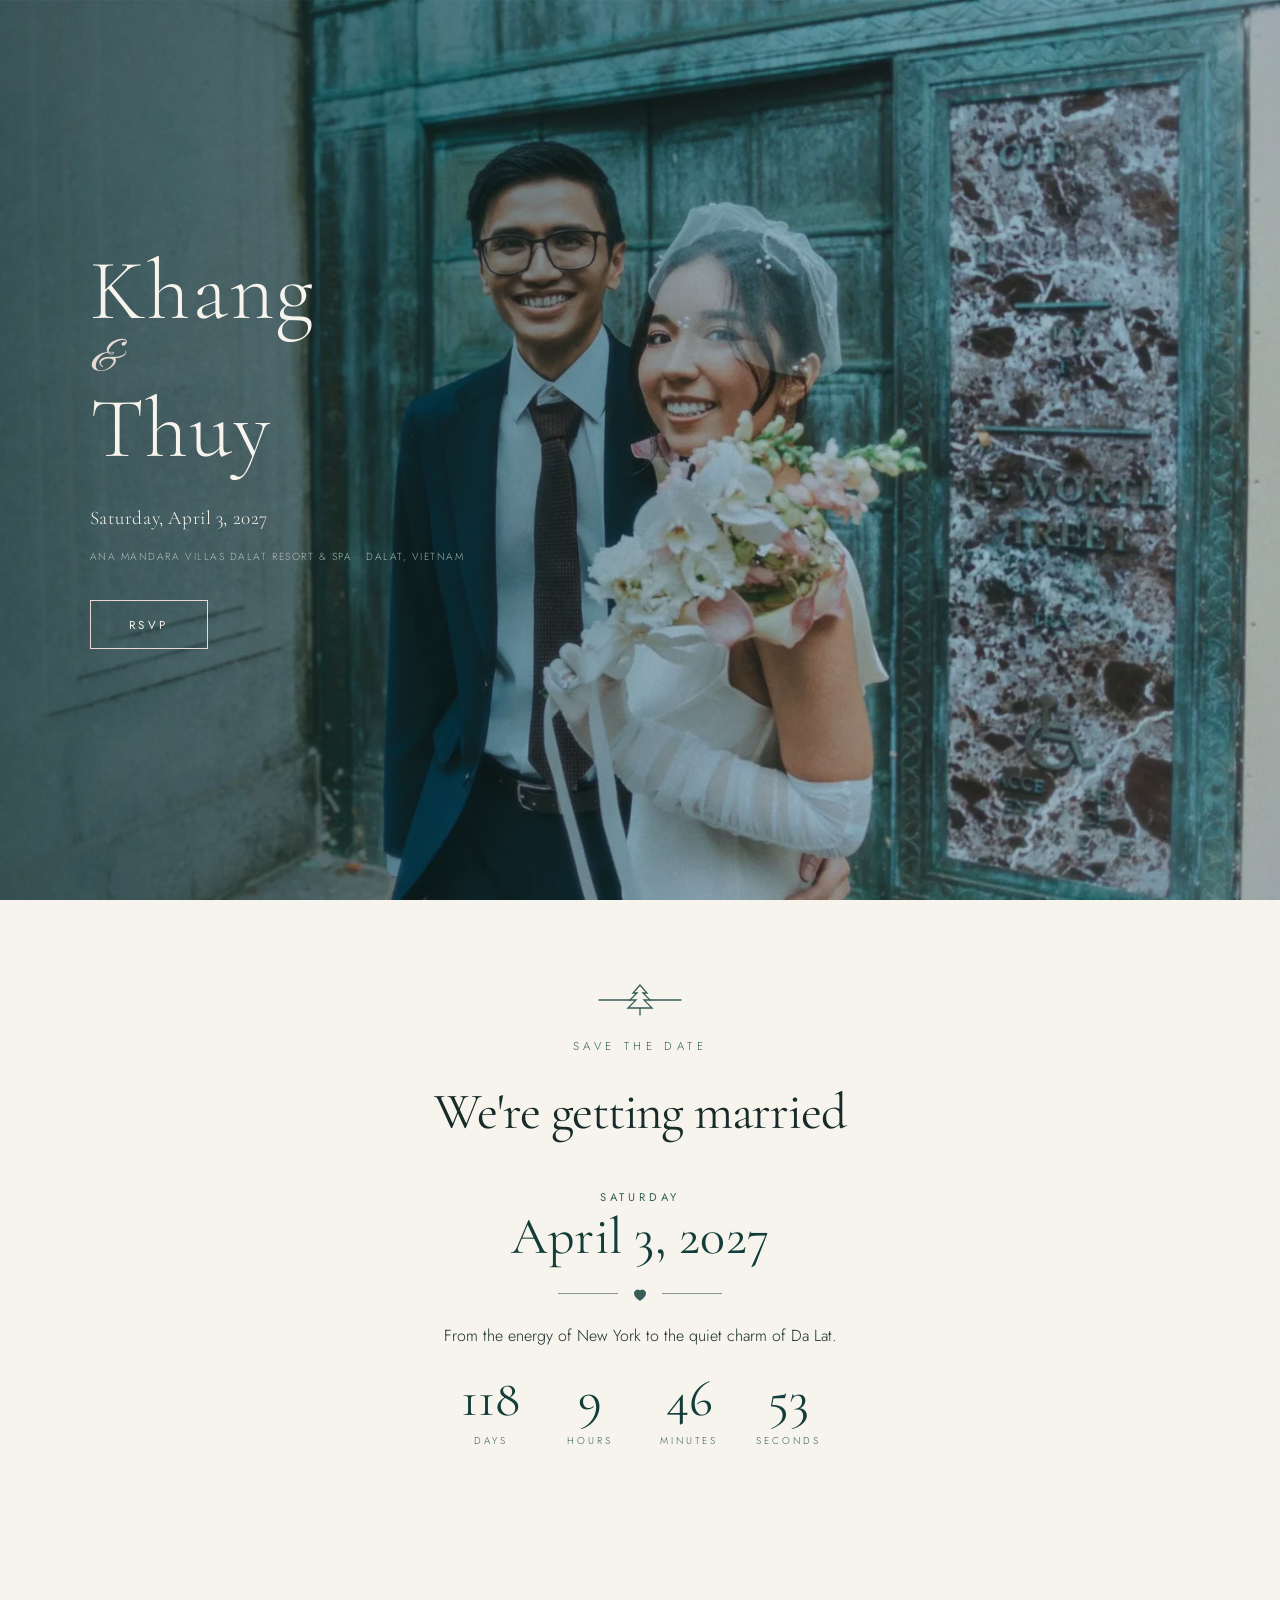
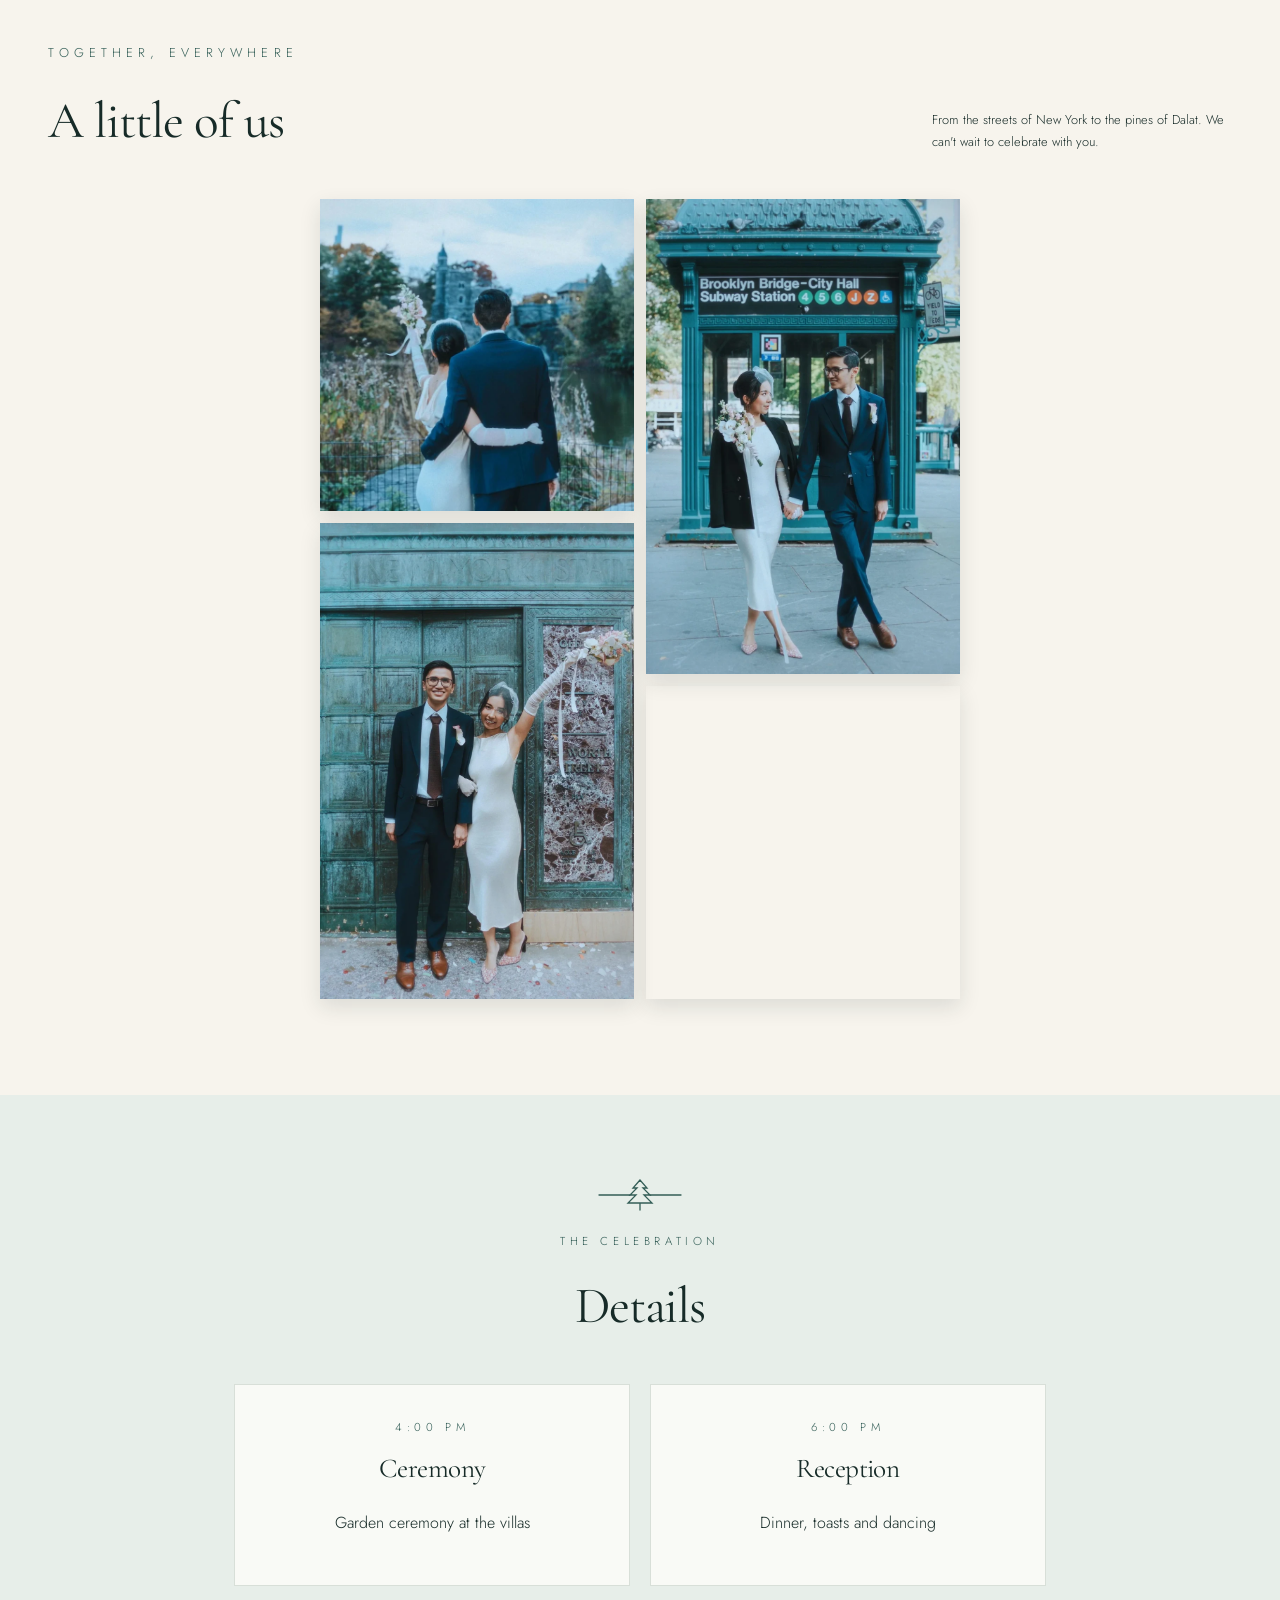
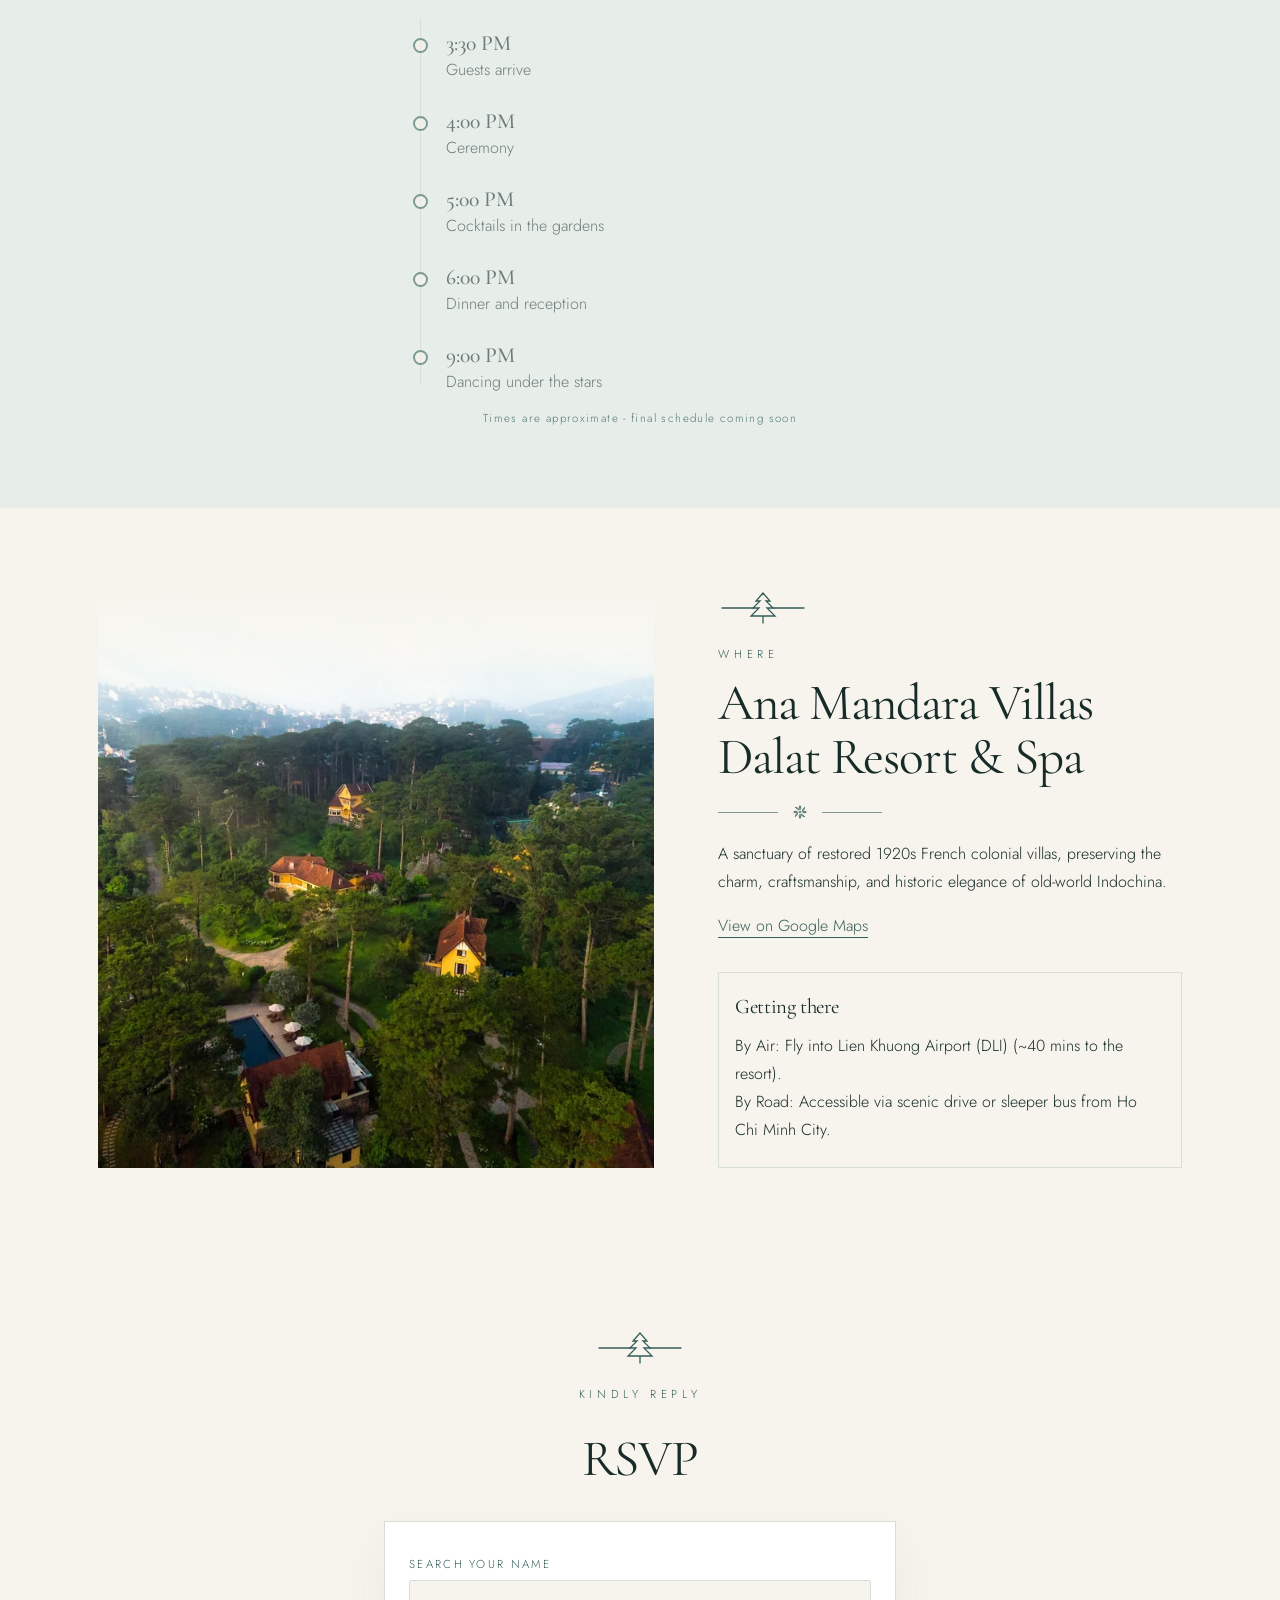
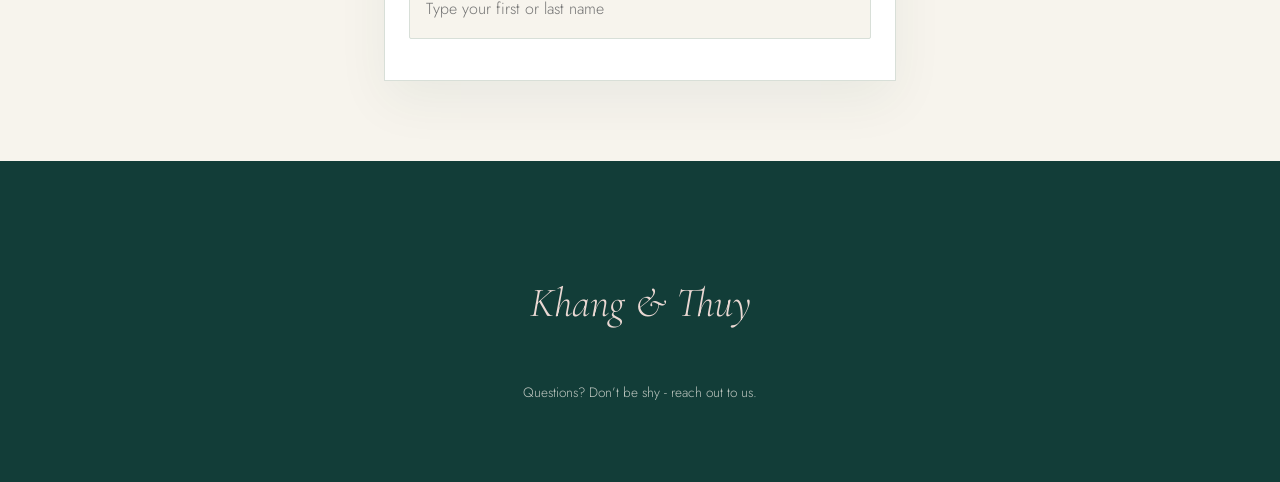
==== index.html @ 457298b0 "Two-event RSVP: tea ceremony support" ====
<!doctype html>
<html lang="en">
  <head>
    <meta charset="utf-8" />
    <meta name="viewport" content="width=device-width,initial-scale=1" />
    <meta name="robots" content="noindex, nofollow" />
    <title>Khang &amp; Thuy Wedding</title>
    <link rel="icon" href="assets/favicon/favicon.ico" sizes="any" />
    <link rel="icon" type="image/svg+xml" href="assets/favicon/pine.svg" />
    <link rel="icon" type="image/png" sizes="32x32" href="assets/favicon/icon-32.png" />
    <link rel="icon" type="image/png" sizes="16x16" href="assets/favicon/icon-16.png" />
    <link rel="apple-touch-icon" sizes="180x180" href="assets/favicon/apple-touch-icon.png" />
    <link rel="manifest" href="assets/favicon/site.webmanifest" />
    <link rel="preconnect" href="https://fonts.googleapis.com" />
    <link rel="preconnect" href="https://fonts.gstatic.com" crossorigin />
    <link
      href="https://fonts.googleapis.com/css2?family=Cormorant+Garamond:ital,wght@0,300;0,400;0,500;1,400&family=Great+Vibes&family=Jost:wght@300;400;500&display=swap"
      rel="stylesheet"
    />
    <style>
      :root {
  --ivory: #fbf4e8;
  --blush: #f2dcc0;
  --rose: #b5532a;
  --sage: #2f5a43;
  --ink: #3a281c;
  --gold: #c0722c;
  --line: #e8d3b8;
  --pine: #1c382b;
  --pine2: #2f5a43;
  --amber: #d98a2b;
}
* {
  box-sizing: border-box;
}
html {
  scroll-behavior: smooth;
}
body {
  margin: 0;
  background: var(--ivory);
  color: var(--ink);
  font:
    300 16px/1.75 Jost,
    sans-serif;
  overflow-x: hidden;
}
h1,
h2,
h3 {
  font-family: "Cormorant Garamond", serif;
  font-weight: 400;
  margin: 0;
}
.script {
  font-family: "Great Vibes", cursive;
  color: var(--rose);
}
.eyebrow {
  font-size: 0.72rem;
  letter-spacing: 0.4em;
  text-transform: uppercase;
  color: var(--gold);
}
nav {
  position: fixed;
  top: 0;
  left: 0;
  right: 0;
  z-index: 20;
  display: flex;
  justify-content: center;
  gap: 1.4rem;
  padding: 0.9rem 1rem;
  background: rgba(251, 247, 242, 0.92);
  backdrop-filter: blur(8px);
  transform: translateY(-100%);
  transition: transform 0.5s;
  border-bottom: 1px solid var(--line);
}
nav.show {
  transform: none;
}
nav a {
  font-size: 0.68rem;
  letter-spacing: 0.25em;
  text-transform: uppercase;
  color: var(--ink);
  cursor: pointer;
}
.hero {
  position: relative;
  min-height: 100vh;
  display: flex;
  flex-direction: column;
  justify-content: center;
  align-items: center;
  text-align: center;
  padding: 2rem 1.5rem 8rem;
  overflow: hidden;
  background:
    radial-gradient(circle at 20% 15%, #f9e6e0 0, transparent 45%),
    radial-gradient(circle at 85% 30%, #e5ebe0 0, transparent 45%),
    linear-gradient(#fbf1ea, #fbf7f2);
}
.hero .script {
  font-size: clamp(1.8rem, 7vw, 2.6rem);
  margin: 0 0 0.3rem;
}
.hero h1 {
  font-size: clamp(3.4rem, 15vw, 8rem);
  line-height: 1;
  letter-spacing: 0.02em;
}
.hero h1 i {
  font-family: "Great Vibes", cursive;
  color: var(--rose);
  font-size: 0.6em;
  padding: 0 0.15em;
}
.hero .date {
  margin-top: 1.4rem;
  font-family: "Cormorant Garamond", serif;
  font-size: clamp(1.2rem, 4vw, 1.7rem);
  letter-spacing: 0.15em;
}
.hero .place {
  margin-top: 0.2rem;
  font-size: 0.8rem;
  letter-spacing: 0.3em;
  text-transform: uppercase;
  opacity: 0.75;
}
.btn {
  display: inline-block;
  margin-top: 2rem;
  padding: 0.95rem 2.4rem;
  border: 1px solid var(--gold);
  color: var(--gold);
  background: transparent;
  font: 400 0.72rem Jost;
  letter-spacing: 0.3em;
  text-transform: uppercase;
  cursor: pointer;
  transition: all 0.4s;
}
.btn:hover,
.btn.fill {
  background: var(--gold);
  color: #fff;
}
.btn.fill:hover {
  background: #9a5420;
}
.hills {
  position: absolute;
  left: 0;
  bottom: 0;
  width: 100%;
  height: 150px;
  pointer-events: none;
}
@keyframes up {
  from {
    opacity: 0;
    transform: translateY(24px);
  }
  to {
    opacity: 1;
    transform: none;
  }
}
section {
  padding: 5rem 1.5rem;
  max-width: 860px;
  margin: 0 auto;
  text-align: center;
}
section h2 {
  font-size: clamp(2.2rem, 8vw, 3.2rem);
  margin: 0.4rem 0 1rem;
}
.orn {
  display: flex;
  align-items: center;
  justify-content: center;
  gap: 0.8rem;
  color: var(--gold);
  margin: 1.2rem 0;
}
.orn:before,
.orn:after {
  content: "";
  width: 60px;
  height: 1px;
  background: var(--gold);
  opacity: 0.6;
}
.orn-icon {
  display: block;
  width: 18px;
  height: 18px;
  flex: none;
  color: inherit;
}
.count {
  display: flex;
  justify-content: center;
  gap: clamp(0.8rem, 4vw, 2.2rem);
  margin-top: 1.5rem;
}
.count div {
  min-width: 64px;
}
.count b {
  display: block;
  font:
    400 clamp(2rem, 9vw, 3.2rem)/1 "Cormorant Garamond",
    serif;
}
.count span {
  font-size: 0.62rem;
  letter-spacing: 0.3em;
  text-transform: uppercase;
  color: var(--gold);
}
.band {
  max-width: none;
  background: linear-gradient(#f7e6cc, #f0d3aa 120%);
}
.band > div {
  max-width: 860px;
  margin: 0 auto;
}
.cards {
  display: grid;
  gap: 1.2rem;
  margin-top: 2rem;
}
@media (min-width: 640px) {
  .cards {
    grid-template-columns: 1fr 1fr;
  }
}
.card {
  background: #fffaf1;
  border: 1px solid var(--line);
  padding: 2rem 1.5rem;
  box-shadow: 0 10px 30px rgba(120, 80, 60, 0.06);
}
.card h3 {
  font-size: 1.7rem;
}
.card .eyebrow {
  display: block;
  margin-bottom: 0.5rem;
}
.timeline {
  text-align: left;
  max-width: 440px;
  margin: 2rem auto 0;
  border-left: 1px solid var(--gold);
  padding-left: 1.6rem;
}
.timeline div {
  position: relative;
  margin-bottom: 1.5rem;
}
.timeline div:before {
  content: "";
  position: absolute;
  left: -2.05rem;
  top: 0.55rem;
  width: 11px;
  height: 11px;
  border-radius: 50%;
  background: var(--rose);
  border: 2px solid var(--ivory);
}
.timeline b {
  font:
    500 1.35rem "Cormorant Garamond",
    serif;
  display: block;
}
a.link {
  color: var(--gold);
  border-bottom: 1px solid var(--gold);
  text-decoration: none;
}
.rsvp {
  max-width: 560px;
}
.panel {
  background: #fff;
  border: 1px solid var(--line);
  padding: 2rem 1.5rem;
  text-align: left;
  box-shadow: 0 20px 50px rgba(120, 80, 60, 0.08);
}
label {
  display: block;
  margin: 1.1rem 0 0.35rem;
  font-size: 0.72rem;
  letter-spacing: 0.2em;
  text-transform: uppercase;
  color: var(--gold);
}
input,
select,
textarea {
  width: 100%;
  padding: 0.9rem 1rem;
  border: 1px solid var(--line);
  background: var(--ivory);
  font: inherit;
  color: var(--ink);
  border-radius: 2px;
  outline: 0;
  transition: border 0.3s;
}
input:focus,
select:focus,
textarea:focus {
  border-color: var(--rose);
}
#results {
  list-style: none;
  padding: 0;
  margin: 0.6rem 0 0;
}
#results li {
  padding: 1rem;
  border: 1px solid var(--line);
  margin-top: -1px;
  cursor: pointer;
  background: #fff;
  font:
    400 1.2rem "Cormorant Garamond",
    serif;
  transition: all 0.3s;
  animation: up 0.4s ease;
}
#results li:hover {
  background: var(--blush);
  padding-left: 1.4rem;
}
.choice {
  display: grid;
  gap: 0.6rem;
}
.choice label {
  margin: 0;
  padding: 1rem;
  border: 1px solid var(--line);
  display: flex;
  gap: 0.7rem;
  align-items: center;
  cursor: pointer;
  text-transform: none;
  letter-spacing: 0;
  font-size: 1rem;
  color: var(--ink);
}
.choice input {
  width: auto;
}
.choice label:has(input:checked) {
  border-color: var(--rose);
  background: #fbeedb;
}
.step {
  animation: up 0.6s ease;
}
.small {
  font-size: 0.85rem;
  opacity: 0.75;
}
.err {
  color: #a33;
}
.linkbtn {
  background: none;
  border: 0;
  color: var(--gold);
  cursor: pointer;
  font: inherit;
  margin-left: 0.8rem;
  text-decoration: underline;
}
.done h3 {
  font:
    400 3rem "Great Vibes",
    cursive;
  color: var(--rose);
  text-align: center;
}
.done {
  text-align: center;
}
.reveal {
  opacity: 0;
  transform: translateY(34px);
  transition:
    opacity 1s ease,
    transform 1s ease;
}
.reveal.in {
  opacity: 1;
  transform: none;
}
footer {
  padding: 4rem 1.5rem 4rem;
  text-align: center;
  background: var(--pine);
  color: #f3dfc0;
}
footer .script {
  font-size: 2.6rem;
  color: #e9a45a;
}
@media (prefers-reduced-motion: reduce) {
  * {
    animation: none !important;
    transition: none !important;
  }
  .hero > *,
  .reveal {
    opacity: 1 !important;
    transform: none !important;
  }
}

:root {
  --ivory: #f7f4ed;
  --blush: #ead8d3;
  --rose: #607f77;
  --sage: #345e57;
  --ink: #172b28;
  --gold: #345e57;
  --line: #d8dfd8;
  --pine: #123d38;
  --pine2: #23544c;
  --amber: #74978b;
}
body {
  font-weight: 300;
}
h1,
h2,
h3 {
  letter-spacing: -0.02em;
}
.script {
  font-family: "Cormorant Garamond", serif;
  font-style: italic;
}
.hero {
  height: 100svh;
  min-height: 620px;
  padding: 0;
  position: relative;
  display: block;
  background: var(--pine);
  overflow: hidden;
}
.stick {
  position: relative;
  top: 0;
  height: 100%;
  overflow: hidden;
  background: var(--pine);
}
.hero-photo {
  position: absolute;
  inset: 0;
  overflow: hidden;
}
.hero-photo picture,
.hero-photo img {
  display: block;
  width: 100%;
  height: 100%;
  object-fit: cover;
  object-position: 47% center;
}
.hero-photo:after {
  content: "";
  position: absolute;
  inset: 0;
  background: linear-gradient(
    90deg,
    rgba(7, 35, 33, 0.66),
    rgba(7, 35, 33, 0.12) 75%
  );
}
.hero-copy {
  position: absolute;
  left: 0;
  top: 0;
  bottom: 0;
  width: min(48%, 620px);
  display: flex;
  flex-direction: column;
  justify-content: center;
  padding: clamp(2rem, 7vw, 7rem);
  text-align: left;
  background: transparent;
  z-index: 3;
  opacity: 1;
  color: var(--ivory);
}
.hero h1 {
  font-size: clamp(3.2rem, 6.7vw, 7rem);
  line-height: 0.94;
  color: var(--ivory);
  font-weight: 300;
}
.hero h1 span {
  display: block;
}
.hero h1 i {
  font-size: 0.5em;
  color: var(--blush);
  display: block;
  padding: 0.2em 0;
}
.hero .script {
  color: var(--blush);
  font: 300 0.65rem Jost;
  letter-spacing: 0.3em;
  text-transform: uppercase;
  margin-bottom: 2rem;
}
.hero .date {
  font-size: 1.2rem;
  letter-spacing: 0.03em;
  color: var(--ivory);
  margin: 2rem 0 0.5rem;
}
.hero .place {
  font-size: 0.64rem;
  letter-spacing: 0.15em;
  color: #d4e2da;
  line-height: 1.9;
}
.hero .btn {
  border-color: var(--blush);
  color: var(--ivory);
  align-self: flex-start;
  margin-top: 1.5rem;
}
.hero .btn:hover {
  background: var(--blush);
  color: var(--pine);
}
@media (max-width: 700px) {
  .hero {
    height: 100svh;
    min-height: 640px;
  }
  .hero-photo {
    inset: 0;
  }
  .hero-photo img {
    object-position: 50% 43%;
  }
  .hero-photo:after {
    background: linear-gradient(
      180deg,
      rgba(7, 35, 33, 0.08) 35%,
      rgba(7, 35, 33, 0.68)
    );
  }
  .hero-copy {
    top: auto;
    bottom: 0;
    left: 0;
    right: 0;
    width: 100%;
    height: auto;
    min-height: 37%;
    padding: 1rem 1.3rem 2.5rem;
    align-items: center;
    text-align: center;
    justify-content: center;
    background: linear-gradient(transparent, #123d38b8);
  }
  .hero .script {
    display: none;
  }
  .hero h1 {
    font-size: 2.8rem;
    line-height: 1;
  }
  .hero h1 span,
  .hero h1 i {
    display: inline;
    padding: 0 0.05em;
  }
  .hero .date {
    margin: 0.65rem 0 0.15rem;
    font-size: 0.92rem;
    white-space: nowrap;
  }
  .hero .place {
    font-size: 0.58rem;
    line-height: 1.6;
    max-width: 100%;
    padding: 0 0.4rem;
  }
  .hero .btn {
    align-self: center;
    margin-top: 0.65rem;
    padding: 0.45rem 1.5rem;
    font-size: 0.6rem;
  }
  .photo-grid {
    width: min(100%, 358px);
    aspect-ratio: 4/5;
    margin: 1.5rem auto 0;
    gap: 8px;
  }
  .photo-grid figure {
    width: auto;
    max-width: none;
    filter: none;
  }
  .photo-grid img,
  .photo-grid figure:nth-child(even) img {
    width: 100%;
    height: 100%;
    aspect-ratio: auto;
    max-height: none;
    object-fit: cover;
  }
  .gallery {
    padding: 4rem 1rem;
  }
  .gallery-heading {
    display: block;
  }
  .gallery-heading p {
    max-width: none;
  }
  .venue-layout {
    grid-template-columns: 1fr;
    gap: 2rem;
    text-align: center;
  }
  .venue-image {
    height: 350px;
  }
  .venue-layout .orn {
    justify-content: center;
  }
  #venue {
    padding: 3rem 1rem;
  }
  .count div {
    min-width: 54px;
  }
  .count {
    gap: 0.8rem;
  }
  nav {
    gap: 1rem;
  }
  .pinefall-item {
    opacity: 0.42;
  }
}
@media (prefers-reduced-motion: reduce) {
  html {
    scroll-behavior: auto;
  }
  .hero {
    height: 100svh;
  }
  .hero-copy {
    opacity: 1 !important;
  }
  .reveal {
    opacity: 1;
    transform: none;
  }
  * {
    animation: none !important;
    transition: none !important;
  }
  .progress {
    display: none;
  }
  .pinefall {
    display: none !important;
  }
  .timeline:after {
    transform: scaleY(1);
  }
}
.progress {
  position: fixed;
  top: 0;
  left: 0;
  height: 2px;
  background: var(--sage);
  width: 100%;
  transform-origin: left;
  z-index: 30;
}
nav {
  background: rgba(247, 244, 237, 0.94);
}
nav a {
  text-decoration: none;
}
nav a.on {
  border-bottom: 1px solid var(--sage);
}
.band {
  background: #e7eee9;
}
.card {
  background: #f9faf6;
  box-shadow: none;
}
.choice label:has(input:checked) {
  background: #e7eee9;
}
footer {
  color: var(--ivory);
}
footer .script {
  color: var(--blush);
}
.panel {
  box-shadow: 0 20px 50px rgba(18, 61, 56, 0.06);
}
.count b {
  color: var(--pine);
}
.gallery {
  max-width: 1260px;
  padding: 6rem 3vw;
}
.gallery-heading {
  display: flex;
  justify-content: space-between;
  align-items: end;
  gap: 2rem;
  margin-bottom: 2rem;
  text-align: left;
}
.gallery-heading h2 {
  margin: 0;
}
.gallery-heading p {
  max-width: 300px;
  font-size: 0.8rem;
}
.photo-grid {
  display: grid;
  grid-template-columns: repeat(2, minmax(0, 1fr));
  grid-template-rows: repeat(5, minmax(0, 1fr));
  grid-template-areas: "square-a portrait-a" "square-a portrait-a" "portrait-b portrait-a" "portrait-b square-b" "portrait-b square-b";
  gap: 12px;
  width: min(100%, 640px);
  aspect-ratio: 4/5;
  margin: 0 auto;
}
.photo-grid figure {
  min-width: 0;
  min-height: 0;
  margin: 0;
  overflow: hidden;
  box-shadow: 0 8px 20px rgba(23, 43, 40, 0.12);
}
.photo-grid figure:nth-child(1) {
  grid-area: square-a;
}
.photo-grid figure:nth-child(2) {
  grid-area: portrait-a;
}
.photo-grid figure:nth-child(3) {
  grid-area: square-b;
}
.photo-grid figure:nth-child(4) {
  grid-area: portrait-b;
}
.photo-grid img {
  display: block;
  width: 100%;
  height: 100%;
  object-fit: cover;
}
#venue {
  max-width: 1160px;
  padding: 5rem 3vw;
}
.venue-layout {
  display: grid;
  grid-template-columns: 1.2fr 1fr;
  gap: 4rem;
  align-items: center;
  text-align: left;
}
.venue-image {
  width: 100%;
  height: 580px;
  object-fit: cover;
  mask-image: linear-gradient(to bottom, transparent 0%, #000 28%);
  -webkit-mask-image: linear-gradient(to bottom, transparent 0%, #000 28%);
}
.venue-layout .orn {
  justify-content: start;
}
#venue .venue-layout > div > .sect-flora {
  margin-left: 0;
  margin-right: auto;
}
.venue-layout h2 {
  font-size: clamp(2.2rem, 4vw, 3.7rem);
  line-height: 1.06;
}
.venue-layout .cards {
  grid-template-columns: 1fr;
}
.venue-layout .card {
  padding: 1rem;
  background: transparent;
}
.venue-layout .card p {
  margin: 0.4rem 0;
}
.venue-layout .card h3 {
  font-size: 1.3rem;
}
.venuebg {
  position: absolute;
  inset: 0;
  z-index: -1;
  opacity: 0.12;
}
.venuebg svg {
  width: 100%;
  height: 100%;
}
@media (prefers-reduced-motion: reduce) {
  html {
    scroll-behavior: auto;
  }
  .hero {
    height: 100svh;
  }
  .hero-copy {
    opacity: 1 !important;
  }
  .reveal {
    opacity: 1;
    transform: none;
  }
  * {
    animation: none !important;
    transition: none !important;
  }
  .progress {
    display: none;
  }
}
.sect-flora {
  display: block;
  width: 90px;
  height: 40px;
  margin: 0 auto 1rem;
}
.sect-flora path {
  fill: none;
  stroke: var(--sage);
  stroke-width: 1.3;
  stroke-linecap: round;
}
.timeline {
  position: relative;
  border-left: 0;
  --tl: 0;
}
.timeline:before,
.timeline:after {
  content: "";
  position: absolute;
  left: 0;
  top: 0;
  bottom: 0;
  width: 1px;
}
.timeline:before {
  background: var(--line);
}
.timeline:after {
  background: var(--sage);
  transform: scaleY(var(--tl));
  transform-origin: top;
  transition: transform 0.35s ease;
}
.timeline > div {
  opacity: 0.58;
  transform: translateY(12px);
  transition:
    opacity 0.45s ease,
    transform 0.45s ease;
}
.timeline > div.on {
  opacity: 1;
  transform: none;
}
.timeline div:before {
  background: var(--ivory);
  border-color: var(--sage);
  transition:
    background 0.35s ease,
    box-shadow 0.35s ease;
}
.timeline div.on:before {
  background: var(--sage);
  box-shadow: 0 0 0 4px #345e5722;
}

.pinefall {
  position: fixed;
  inset: 0;
  z-index: 2;
  overflow: hidden;
  pointer-events: none;
}
.pinefall-item {
  position: absolute;
  top: -12vh;
  opacity: 0.52;
  will-change: transform;
  animation: pinefall-drift linear infinite;
  color: #345e57;
}
.pinefall-item.needle {
  width: 22px;
  height: 28px;
}
.pinefall-item.cone {
  width: 17px;
  height: 25px;
  color: #735b37;
}
@keyframes pinefall-drift {
  0% {
    transform: translate3d(0, -10vh, 0) rotate(0deg);
  }
  25% {
    transform: translate3d(28px, 24vh, 0) rotate(75deg);
  }
  50% {
    transform: translate3d(-20px, 52vh, 0) rotate(170deg);
  }
  75% {
    transform: translate3d(28px, 78vh, 0) rotate(255deg);
  }
  100% {
    transform: translate3d(-8px, 112vh, 0) rotate(360deg);
  }
}

@media (max-width: 700px) {
  .venue-layout {
    grid-template-columns: 1fr;
    gap: 2rem;
    text-align: center;
  }
  .venue-image {
    height: 350px;
  }
  #venue .venue-layout > div > .sect-flora {
    margin-left: auto;
    margin-right: auto;
  }
  .venue-layout .orn {
    justify-content: center;
  }
  .gallery-heading {
    display: block;
    text-align: center;
  }
  .gallery-heading h2 {
    white-space: nowrap;
    font-size: clamp(2rem, 9vw, 3.2rem);
  }
  .gallery-heading p {
    width: 100%;
    max-width: none;
    margin: 1rem auto 0;
  }
}
.timeline-note {
  margin: 1.25rem auto 0;
  font-size: 0.72rem;
  letter-spacing: 0.12em;
  color: var(--sage);
  opacity: 0.82;
}
.date-treatment.type-a {
  margin: 2rem auto 1.25rem;
  max-width: 520px;
  text-align: center;
}
.type-a .date-weekday {
  display: block;
  font:
    400 0.7rem Jost,
    sans-serif;
  letter-spacing: 0.34em;
  text-transform: uppercase;
  color: var(--gold);
  margin-bottom: 0.3rem;
}
.type-a .date-line {
  display: block;
  font:
    400 clamp(2.2rem, 7vw, 3.25rem)/1.05 "Cormorant Garamond",
    serif;
  letter-spacing: 0.005em;
  color: var(--pine);
}


/* Tablet layouts need a stacked gallery heading and a single-column venue. */
@media (min-width: 701px) and (max-width: 1200px) {
  .gallery-heading {
    display: block;
    text-align: center;
  }
  .gallery-heading h2 {
    white-space: normal;
  }
  .gallery-heading p {
    width: 100%;
    max-width: 36rem;
    margin: 1rem auto 0;
  }
  .venue-layout {
    grid-template-columns: minmax(0, 1fr);
    gap: 2rem;
    text-align: center;
  }
  .venue-image {
    height: clamp(20rem, 58vw, 35rem);
  }
  #venue .venue-layout > div > .sect-flora {
    margin-left: auto;
    margin-right: auto;
  }
  .venue-layout .orn {
    justify-content: center;
  }
}


.evt { margin-top: 1rem; }
.evt-title { font: 600 .8rem "Jost", sans-serif; letter-spacing: .14em; text-transform: uppercase; margin: 0 0 .4rem; opacity: .75; }
#teaBlock { margin-top: 1.4rem; padding-top: 1rem; border-top: 1px solid rgba(0,0,0,.12); }
    </style>
  </head>
  <body>
    <div class="pinefall" id="pinefall" aria-hidden="true"></div>
    <nav id="nav">
      <a data-to="story" id="navStory"></a
      ><a data-to="details" id="navDetails"></a
      ><a data-to="venue" id="navVenue"></a><a data-to="rsvp" id="navRsvp"></a>
    </nav>
    <div class="progress" id="prog"></div>
    <header class="hero" id="hero">
      <div class="stick">
        <div class="hero-photo">
          <picture
            ><source id="heroMobile" media="(max-width:700px)" />
            <img id="heroPhoto" fetchpriority="high" decoding="async" alt=""
          /></picture>
        </div>
        <div class="hero-copy" id="heroCopy">
          <h1 id="names"></h1>
          <p class="date" id="date"></p>
          <p class="place" id="place"></p>
          <button class="btn" data-to="rsvp" id="heroButton"></button>
        </div>
      </div>
    </header>
    <section id="story" class="reveal">
      <svg class="sect-flora" viewBox="0 0 90 40" aria-hidden="true">
        <path d="M4 20H35M55 20H86" />
        <path
          d="M45 5L38 13H42L35 20H41L33 28H57L49 20H55L48 13H52Z M45 28V35"
        />
      </svg>
      <p class="eyebrow" id="storyEyebrow"></p>
      <h2 id="headline"></h2>
      <div class="date-treatment type-a" aria-label="Wedding date">
        <span class="date-weekday">Saturday</span
        ><span class="date-line">April 3, 2027</span>
      </div>
      <div class="orn">
        <svg
          class="orn-icon"
          viewBox="0 0 24 24"
          aria-hidden="true"
          focusable="false"
        >
          <path
            d="M12 21s-8-4.35-8-10.1A4.9 4.9 0 0 1 12 7.2a4.9 4.9 0 0 1 8 3.7C20 16.65 12 21 12 21Z"
            fill="currentColor"
          />
        </svg>
      </div>
      <p id="intro"></p>
      <div class="count" id="count"></div>
    </section>
    <section class="gallery reveal" id="photos">
      <div class="gallery-heading">
        <div>
          <p class="eyebrow" id="galleryEyebrow"></p>
          <h2 id="galleryTitle"></h2>
        </div>
        <p id="galleryText"></p>
      </div>
      <div class="photo-grid" id="photoGrid"></div>
    </section>
    <div class="band">
      <section id="details" class="reveal">
        <svg class="sect-flora" viewBox="0 0 90 40" aria-hidden="true">
          <path d="M4 20H35M55 20H86" />
          <path
            d="M45 5L38 13H42L35 20H41L33 28H57L49 20H55L48 13H52Z M45 28V35"
          />
        </svg>
        <p class="eyebrow" id="detailsEyebrow"></p>
        <h2 id="detailsTitle"></h2>
        <div class="cards" id="cards"></div>
        <div class="timeline" id="timeline"></div>
        <p class="timeline-note">
          Times are approximate - final schedule coming soon
        </p>
      </section>
    </div>
    <section id="venue" class="reveal">
      <div class="venue-layout">
        <img
          class="venue-image"
          id="venuePhoto"
          loading="lazy"
          decoding="async"
          alt=""
        />
        <div>
          <svg class="sect-flora" viewBox="0 0 90 40" aria-hidden="true">
            <path d="M4 20H35M55 20H86" />
            <path
              d="M45 5L38 13H42L35 20H41L33 28H57L49 20H55L48 13H52Z M45 28V35"
            />
          </svg>
          <p class="eyebrow" id="venueEyebrow"></p>
          <h2 id="vname"></h2>
          <div class="orn">
            <svg
              class="orn-icon"
              viewBox="0 0 24 24"
              aria-hidden="true"
              focusable="false"
            >
              <g fill="none" stroke="currentColor" stroke-width="1.2">
                <path
                  d="M12 3.5c1.3 2.5 1.3 4.1 0 5.2-1.3-1.1-1.3-2.7 0-5.2ZM20.5 12c-2.5 1.3-4.1 1.3-5.2 0 1.1-1.3 2.7-1.3 5.2 0ZM12 20.5c-1.3-2.5-1.3-4.1 0-5.2 1.3 1.1 1.3 2.7 0 5.2ZM3.5 12c2.5-1.3 4.1-1.3 5.2 0-1.1 1.3-2.7 1.3-5.2 0ZM5.99 5.99c2.8.4 4 1.2 4.5 2.7-1.5.5-2.3-.8-4.5-2.7ZM18.01 5.99c-.4 2.8-1.2 4-2.7 4.5-.5-1.5.8-2.3 2.7-4.5ZM18.01 18.01c-2.8-.4-4-1.2-4.5-2.7 1.5-.5 2.3.8 4.5 2.7ZM5.99 18.01c.4-2.8 1.2-4 2.7-4.5.5 1.5-.8 2.3-2.7 4.5Z"
                />
                <circle cx="12" cy="12" r="1.2" />
              </g>
            </svg>
          </div>
          <p id="vtext"></p>
          <p><a class="link" id="map" target="_blank" rel="noopener"></a></p>
          <div class="cards" id="travel"></div>
        </div>
      </div>
    </section>
    <section id="rsvp" class="rsvp reveal">
      <svg class="sect-flora" viewBox="0 0 90 40" aria-hidden="true">
        <path d="M4 20H35M55 20H86" />
        <path
          d="M45 5L38 13H42L35 20H41L33 28H57L49 20H55L48 13H52Z M45 28V35"
        />
      </svg>
      <p class="eyebrow" id="rsvpEyebrow"></p>
      <h2 id="rsvpTitle"></h2>
      <div class="panel">
        <div id="step1" class="step">
          <label for="q" id="searchLabel" style="margin-top: 0"></label>
          <input id="q" type="search" autocomplete="off" />
          <ul id="results"></ul>
          <p id="none" class="small" hidden></p>
        </div>
        <form id="step2" class="step" hidden>
          <p
            style="
              font:
                400 1.6rem &quot;Cormorant Garamond&quot;,
                serif;
              margin: 0;
            "
          >
            <span id="welcomePrefix"></span> <span id="who"></span>
          </p>
          <p class="small" id="already" hidden></p>
          <div class="evt">
            <p class="evt-title" id="mainEvtTitle"></p>
            <div class="choice">
              <label
                ><input type="radio" name="att" value="yes" checked />
                <span id="acceptText"></span></label
              ><label
                ><input type="radio" name="att" value="no" />
                <span id="declineText"></span
              ></label>
            </div>
          </div>
          <div class="evt" id="teaBlock" hidden>
            <p class="evt-title" id="teaEvtTitle"></p>
            <p class="small" id="teaEvtText"></p>
            <div class="choice">
              <label
                ><input type="radio" name="tea" value="yes" checked />
                <span id="teaAcceptText"></span></label
              ><label
                ><input type="radio" name="tea" value="no" />
                <span id="teaDeclineText"></span
              ></label>
            </div>
          </div>
          <div id="acceptFields">
            <div id="cntwrap">
              <label for="cnt" id="countLabel"></label
              ><select id="cnt"></select>
            </div>
            <div id="emailwrap">
              <label for="email" id="emailLabel"></label
              ><input id="email" type="email" />
            </div>
            <div id="dietwrap">
              <label for="notes" id="notesLabel"></label
              ><textarea id="notes" rows="3"></textarea>
            </div>
            <div id="acceptedCoupleNote">
              <label for="coupleNoteAccepted" id="coupleNoteAcceptedLabel"></label
              ><textarea id="coupleNoteAccepted" rows="3"></textarea>
            </div>
          </div>
          <div id="declineFields" hidden>
            <label for="coupleNote" id="coupleNoteLabel"></label
            ><textarea id="coupleNote" rows="3"></textarea>
          </div>
          <div style="text-align: center">
            <button class="btn fill" type="submit" id="send"></button
            ><br /><button
              type="button"
              class="linkbtn small"
              id="back"
            ></button>
          </div>
          <p class="err" id="err" hidden></p>
        </form>
        <div id="done" class="step done" hidden>
          <h3 id="thanksTitle"></h3>
          <p id="thanksText"></p>
        </div>
      </div>
    </section>
    <footer>
      <p class="script" id="fnames"></p>
      <p class="small" id="contact"></p>
    </footer>
    <script>
      // EDIT THIS CONFIG BLOCK to change the wedding details or any text shown on the site.
// Keep the API URL as-is unless the Apps Script deployment URL changes.
window.WEDDING = {
  apiUrl:
    "https://script.google.com/macros/s/AKfycbw29Sh-Uqw31rU8mwZ-7PmOrVCsTaWNuMl0gNX-m8q-5qcHf9vTOBkMmxqW7-w-Qz77/exec",
  names: ["Khang", "Thuy"],
  dateLine: "Saturday, April 3, 2027",
  dateISO: "2027-04-03T16:00:00+07:00",
  place: "Dalat, Vietnam",
  headline: "We're getting married",
  intro: "From the energy of New York to the quiet charm of Da Lat.",
  events: [
    ["Ceremony", "4:00 PM", "Garden ceremony at the villas"],
    ["Reception", "6:00 PM", "Dinner, toasts and dancing"],
  ],
  timeline: [
    ["3:30 PM", "Guests arrive"],
    ["4:00 PM", "Ceremony"],
    ["5:00 PM", "Cocktails in the gardens"],
    ["6:00 PM", "Dinner and reception"],
    ["9:00 PM", "Dancing under the stars"],
  ],
  venue: "Ana Mandara Villas Dalat Resort & Spa",
  venueText:
    "A sanctuary of restored 1920s French colonial villas, preserving the charm, craftsmanship, and historic elegance of old-world Indochina.",
  mapUrl:
    "https://www.google.com/maps/search/?api=1&query=Ana+Mandara+Villas+Dalat+Resort+%26+Spa",
  travel: [
    [
      "Getting there",
      "By Air: Fly into Lien Khuong Airport (DLI) (~40 mins to the resort).<br>By Road: Accessible via scenic drive or sleeper bus from Ho Chi Minh City.",
    ],
  ],
  contact: "Questions? Don’t be shy - reach out to us.",
  // Wedding photos are stored as static files in assets/.
  // PHOTO SLOTS: replace these URLs or replace the matching assets files.
  // heroDesktop = wide smiling portrait; heroMobile = full-length vertical portrait.
  photos: {
    heroDesktop: "assets/optimized/03.webp",
    heroMobile: "assets/optimized/04.webp",
    heroDesktopLarge: "assets/optimized/03-1600.webp",
    heroMobileLarge: "assets/optimized/04-1200.webp",
    venue: "assets/optimized/villa-960.webp",
    venueLarge: "assets/optimized/villa-1440.webp",
    gallery: [
      {
        src: "assets/optimized/01.webp",
        srcset: "assets/optimized/01.webp 1000w, assets/optimized/01-1680.webp 1680w",
        alt: "Khang and Thuy embracing beside a garden pond",
        width: 1000,
        height: 667,
      },
      {
        src: "assets/optimized/02.webp",
        srcset: "assets/optimized/02.webp 900w, assets/optimized/02-1399.webp 1399w",
        alt: "Khang and Thuy holding hands outside the NYC subway",
        width: 900,
        height: 1351,
      },
      {
        src: "assets/optimized/03.webp",
        srcset: "assets/optimized/03.webp 1100w, assets/optimized/03-1600.webp 1600w",
        alt: "Khang and Thuy smiling beside a teal NYC doorway",
        width: 1100,
        height: 733,
      },
      {
        src: "assets/optimized/04.webp",
        srcset: "assets/optimized/04.webp 1000w, assets/optimized/04-1200.webp 1200w",
        alt: "Khang and Thuy in wedding attire, bouquet raised",
        width: 1000,
        height: 1501,
      },
    ],
  },
  text: {
    galleryEyebrow: "Together, everywhere",
    galleryTitle: "A little of us",
    galleryText:
      "From the streets of New York to the pines of Dalat. We can't wait to celebrate with you.",
    navStory: "Us",
    navDetails: "Details",
    navVenue: "Venue",
    navRsvp: "RSVP",
    heroButton: "RSVP",
    storyEyebrow: "Save the date",
    detailsEyebrow: "The celebration",
    detailsTitle: "Details",
    venueEyebrow: "Where",
    mapLink: "View on Google Maps",
    rsvpEyebrow: "Kindly reply",
    rsvpTitle: "RSVP",
    searchLabel: "Search your name",
    searchPlaceholder: "Type your first or last name",
    minSearchLength: "Please enter at least 3 characters to search.",
    noMatch: "No match. Try just your first or last name, or contact us below.",
    serverError: "Could not reach the server. Please try again.",
    welcomePrefix: "Welcome,",
    already: "You already replied. Submitting again will update your answer.",
    acceptText: "Joyfully accepts",
    declineText: "Regretfully declines",
    mainEvtTitle: "Wedding Ceremony - April 3, 2027",
    teaEvtTitle: "Tea Ceremony - March 27, 2027",
    teaEvtText: "You are also invited to our tea ceremony.",
    teaAcceptText: "Joyfully accepts the tea ceremony",
    teaDeclineText: "Regretfully declines the tea ceremony",
    countLabel: "How many in your party? (Including you)",
    emailLabel: "Email address",
    emailPlaceholder: "Your email address",
    notesLabel: "Dietary needs (optional)",
    coupleNoteLabel: "Note to the couple (optional)",
    send: "Send RSVP",
    back: "Not you? Search again",
    thanksTitle: "Thank you",
    thanksText: "Your RSVP is in. We'll email you the details soon.",
    genericError: "Something went wrong: ",
    countUnits: ["Days", "Hours", "Minutes", "Seconds"],
  },
};
const C = window.WEDDING,
  $ = (id) => document.getElementById(id);
let sel = null,
  timer;
const T = C.text;
for (const id of [
  "navStory",
  "navDetails",
  "navVenue",
  "navRsvp",
  "heroButton",
  "storyEyebrow",
  "detailsEyebrow",
  "detailsTitle",
  "venueEyebrow",
  "rsvpEyebrow",
  "rsvpTitle",
  "searchLabel",
  "welcomePrefix",
  "acceptText",
  "declineText",
  "mainEvtTitle",
  "teaEvtTitle",
  "teaEvtText",
  "teaAcceptText",
  "teaDeclineText",
  "countLabel",
  "emailLabel",
  "notesLabel",
  "coupleNoteLabel",
  "send",
  "back",
  "thanksTitle",
  "thanksText",
]) {
  $(id).textContent = T[id];
}
$("already").textContent = T.already;
$("coupleNoteAcceptedLabel").textContent = T.coupleNoteLabel;
$("map").textContent = T.mapLink;
$("q").placeholder = T.searchPlaceholder;
$("email").placeholder = T.emailPlaceholder;
document.title = C.names.join(" & ") + " - Wedding";
$("names").innerHTML =
  "<span>" + C.names[0] + "</span><i>&amp;</i><span>" + C.names[1] + "</span>";
$("fnames").textContent = C.names.join(" & ");
$("date").textContent = C.dateLine;
$("place").textContent = C.venue + " · " + C.place;
$("headline").textContent = C.headline;
$("intro").textContent = C.intro;
$("vname").textContent = C.venue;
$("vtext").textContent = C.venueText;
$("map").href = C.mapUrl;
$("contact").textContent = C.contact;
$("cards").innerHTML = C.events
  .map(
    (e) =>
      '<div class="card"><span class="eyebrow">' +
      e[1] +
      "</span><h3>" +
      e[0] +
      "</h3><p>" +
      e[2] +
      "</p></div>",
  )
  .join("");
$("timeline").innerHTML = C.timeline
  .map((t) => "<div><b>" + t[0] + "</b>" + t[1] + "</div>")
  .join("");
$("travel").innerHTML = C.travel
  .map(
    (e) => '<div class="card"><h3>' + e[0] + "</h3><p>" + e[1] + "</p></div>",
  )
  .join("");
$("heroPhoto").src = C.photos.heroDesktop;
$("heroPhoto").srcset =
  C.photos.heroDesktop + " 1100w, " + C.photos.heroDesktopLarge + " 1600w";
$("heroPhoto").sizes = "100vw";
$("heroPhoto").alt = C.photos.gallery[2].alt;
$("heroMobile").srcset =
  C.photos.heroMobile + " 1000w, " + C.photos.heroMobileLarge + " 1200w";
$("venuePhoto").src = C.photos.venue;
$("venuePhoto").srcset =
  C.photos.venue + " 960w, " + C.photos.venueLarge + " 1440w";
$("venuePhoto").sizes = "(max-width: 700px) 100vw, 48vw";
$("venuePhoto").alt = "Ana Mandara Villas Dalat Resort beneath the pine hills";
$("photoGrid").innerHTML = C.photos.gallery
  .map(
    (p) =>
      '<figure><img src="' +
      p.src +
      '" srcset="' +
      p.srcset +
      '" sizes="(max-width: 700px) 48vw, 25vw" alt="' +
      p.alt +
      '" width="' +
      p.width +
      '" height="' +
      p.height +
      '" loading="lazy" decoding="async"></figure>',
  )
  .join("");
["galleryEyebrow", "galleryTitle", "galleryText"].forEach(
  (id) => ($(id).textContent = T[id]),
);
function tick() {
  const d = new Date(C.dateISO) - new Date();
  if (d < 0) {
    $("count").innerHTML = "";
    return;
  }
  const v = [
    Math.floor(d / 864e5),
    Math.floor(d / 36e5) % 24,
    Math.floor(d / 6e4) % 60,
    Math.floor(d / 1e3) % 60,
  ];
  if (!$("count").children.length)
    $("count").innerHTML = v
      .map((x, i) => "<div><b></b><span>" + T.countUnits[i] + "</span></div>")
      .join("");
  [...$("count").children].forEach((el, i) => {
    const b = el.firstChild,
      t = String(v[i]);
    if (b.textContent !== t) {
      b.textContent = t;
      b.classList.remove("flip");
      void b.offsetWidth;
      b.classList.add("flip");
    }
  });
}
tick();
setInterval(tick, 1000);
document
  .querySelectorAll("[data-to]")
  .forEach(
    (a) =>
      (a.onclick = () =>
        $(a.dataset.to).scrollIntoView({ behavior: "smooth" })),
  );
const nav = $("nav");
addEventListener(
  "scroll",
  () =>
    nav.classList.toggle(
      "show",
      scrollY >
        document.getElementById("hero").offsetHeight - window.innerHeight * 0.6,
    ),
  { passive: true },
);
const io = new IntersectionObserver(
  (es) =>
    es.forEach((e) => {
      if (e.isIntersecting) {
        e.target.classList.add("in");
        io.unobserve(e.target);
      }
    }),
  { threshold: 0.12 },
);
document.querySelectorAll(".reveal").forEach((el) => io.observe(el));
$("q").addEventListener("input", () => {
  clearTimeout(timer);
  const query = $("q").value.trim();
  if (query.length < 3) {
    $("results").innerHTML = "";
    $("none").textContent = query.length ? T.minSearchLength : "";
    $("none").hidden = query.length === 0;
    return;
  }
  $("none").hidden = true;
  timer = setTimeout(search, 300);
});
const API = window.WEDDING.apiUrl;
function search() {
  const q = $("q").value.trim();
  $("none").hidden = true;
  $("results").innerHTML = "";
  if (q.length < 3) {
    $("none").textContent = q.length ? T.minSearchLength : "";
    $("none").hidden = q.length === 0;
    return;
  }
  fetch(API + "?action=search&q=" + encodeURIComponent(q))
    .then((r) => r.json())
    .then((r) => {
      $("results").innerHTML = "";
      r.results.forEach((g) => {
        const li = document.createElement("li");
        li.textContent = g.name;
        li.onclick = () => pick(g);
        $("results").appendChild(li);
      });
      $("none").textContent = T.noMatch;
      $("none").hidden = r.results.length > 0;
    })
    .catch(() => {
      $("none").textContent = T.serverError;
      $("none").hidden = false;
    });
}
function show(id) {
  ["step1", "step2", "done"].forEach((s) => ($(s).hidden = s !== id));
}
function pick(g) {
  sel = g;
  show("step2");
  $("who").textContent = g.name;
  $("already").hidden = !g.responded;
  document.querySelector('[name=att][value="yes"]').checked = true;
  document.querySelector('[name=tea][value="yes"]').checked = true;
  $("teaBlock").hidden = !g.teaInvited;
  $("cnt").innerHTML = Array.from(
    { length: g.max },
    (_, i) => "<option>" + (i + 1) + "</option>",
  ).join("");
  $("cnt").value = g.max;
  $("acceptFields").hidden = false;
  $("declineFields").hidden = true;
  $("email").required = true;
  $("cntwrap").hidden = false;
  $("email").value = "";
  $("notes").value = "";
  $("coupleNote").value = "";
  $("coupleNoteAccepted").value = "";
}
function val(n) {
  return document.querySelector("[name=" + n + "]:checked").value;
}
function syncFields() {
  const any =
    val("att") === "yes" || (sel && sel.teaInvited && val("tea") === "yes");
  $("acceptFields").hidden = !any;
  $("declineFields").hidden = any;
  $("email").required = any;
}
document
  .querySelectorAll("[name=att],[name=tea]")
  .forEach((r) => (r.onchange = syncFields));
$("back").onclick = () => show("step1");
$("step2").addEventListener("submit", (e) => {
  e.preventDefault();
  $("err").hidden = true;
  $("send").disabled = true;
  const fail = (m) => {
    $("err").textContent = T.genericError + m;
    $("err").hidden = false;
    $("send").disabled = false;
  };
  fetch(API, {
    method: "POST",
    headers: { "Content-Type": "text/plain;charset=utf-8" },
    body: JSON.stringify({
      id: sel.id,
      name: sel.name,
      attending: val("att"),
      mainAttending: val("att"),
      teaAttending: sel.teaInvited ? val("tea") : "",
      count: $("cnt").value,
      email: $("email").value,
      notes: $("notes").value,
      coupleNote: $("acceptFields").hidden
        ? $("coupleNote").value
        : $("coupleNoteAccepted").value,
    }),
  })
    .then((r) => r.json())
    .then((r) => {
      if (!r.ok) return fail(r.error);
      show("done");
    })
    .catch((x) => fail(x.message || x));
});

// Restrained pinefall particles and timeline progression. No opening overlay sequence.
(function () {
  const reduced = matchMedia("(prefers-reduced-motion: reduce)").matches;
  if (!reduced) {
    const layer = $("pinefall");
    const needle =
      '<svg viewBox="0 0 24 30" aria-hidden="true"><path d="M12 28 4 18l7 3-6-8 7 3-4-8 4 4 1-9 2 9 5-5-3 9 5-3-6 8 6-2-8 9Z" fill="currentColor"/><path d="M12 28V5" stroke="#f7f4ed" stroke-opacity=".7" stroke-width=".8"/></svg>';
    const cone =
      '<svg viewBox="0 0 20 28" aria-hidden="true"><defs><linearGradient id="coneShade" x1="0" y1="0" x2="1" y2="1"><stop stop-color="#9a8050"/><stop offset=".48" stop-color="#735b37"/><stop offset="1" stop-color="#51432e"/></linearGradient></defs><path d="M10 1C7 3 5 5 4 8 2 11 2 15 3 19c1 4 3 7 7 9 4-2 6-5 7-9 1-4 1-8-1-11-1-3-3-5-6-7Z" fill="url(#coneShade)" stroke="#51432e" stroke-width=".65"/><g fill="none" stroke="#d3bf92" stroke-opacity=".82" stroke-width=".7" stroke-linecap="round"><path d="M7 5c1.4 1.1 2.3 2.4 3 4 .8-1.6 1.7-2.9 3-4M4.5 9c2.2.5 4 1.8 5.5 3.8 1.5-2 3.3-3.3 5.5-3.8M3.2 14c2.7.2 5 1.5 6.8 3.7 1.8-2.2 4.1-3.5 6.8-3.7M3.8 19c2.5-.1 4.6 1.1 6.2 3.2 1.6-2.1 3.7-3.3 6.2-3.2M6.5 23c1.3-.2 2.5.2 3.5 1.2 1-1 2.2-1.4 3.5-1.2"/></g><path d="M10 1 8.7 4.8" fill="none" stroke="#51432e" stroke-width=".9"/></svg>';
    for (let i = 0; i < 8; i++) {
      const item = document.createElement("span");
      const isCone = i % 3 === 0;
      item.className = "pinefall-item " + (isCone ? "cone" : "needle");
      item.innerHTML = isCone ? cone : needle;
      item.style.left = 6 + Math.random() * 88 + "%";
      item.style.animationDuration = 20 + Math.random() * 14 + "s";
      item.style.animationDelay = -Math.random() * 30 + "s";
      item.style.transform = "rotate(" + Math.random() * 360 + "deg)";
      layer.appendChild(item);
    }
  }
  const clamp = (v) => Math.max(0, Math.min(1, v));
  let queued = false;
  function timelineFrame() {
    queued = false;
    const h = document.documentElement.scrollHeight - innerHeight;
    if ($("prog"))
      $("prog").style.transform =
        "scaleX(" + (h > 0 ? clamp(scrollY / h) : 0) + ")";
    const el = $("timeline");
    if (!el) return;
    const box = el.getBoundingClientRect();
    el.style.setProperty(
      "--tl",
      clamp((innerHeight * 0.72 - box.top) / Math.max(1, box.height)),
    );
    document
      .querySelectorAll("#timeline>div")
      .forEach((node) =>
        node.classList.toggle(
          "on",
          node.getBoundingClientRect().top < innerHeight * 0.78,
        ),
      );
  }
  addEventListener(
    "scroll",
    () => {
      if (!queued) {
        queued = true;
        requestAnimationFrame(timelineFrame);
      }
    },
    { passive: true },
  );
  addEventListener("resize", timelineFrame);
  timelineFrame();
})();;
    </script>
  </body>
</html>
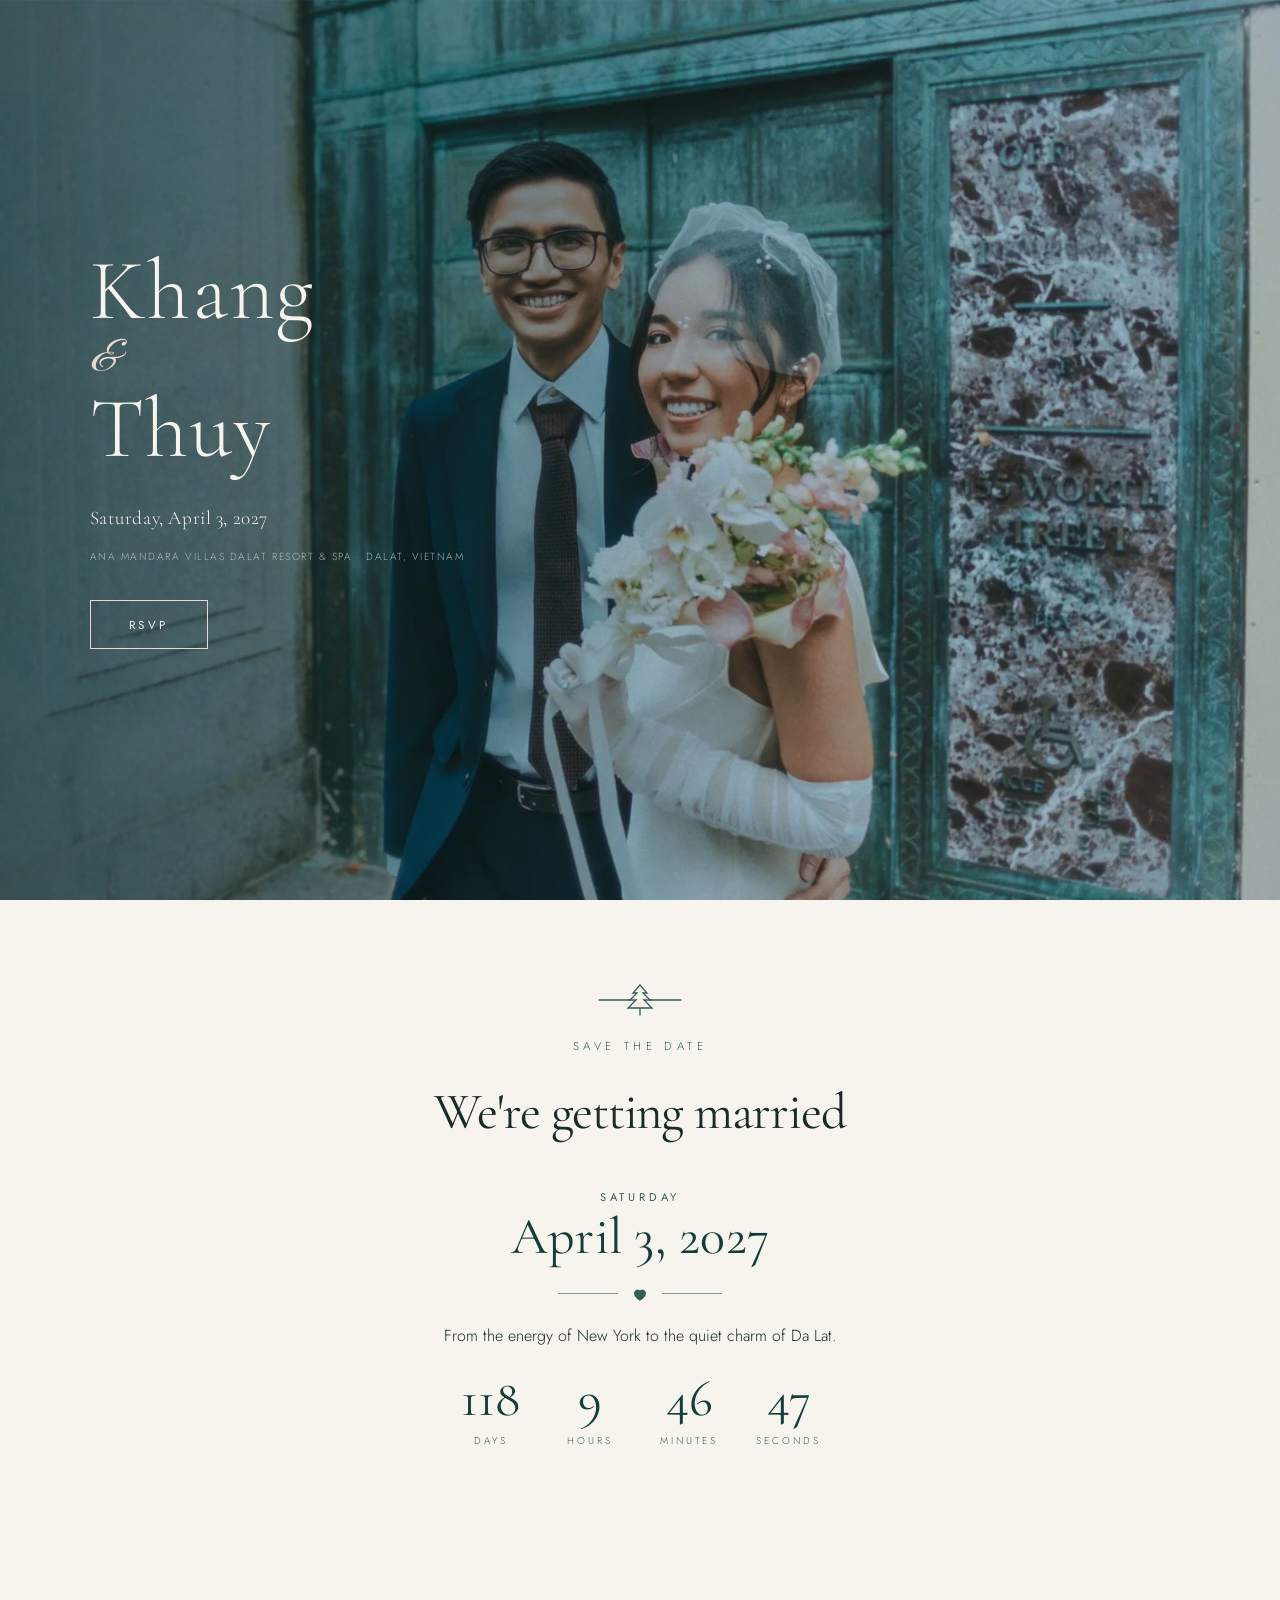
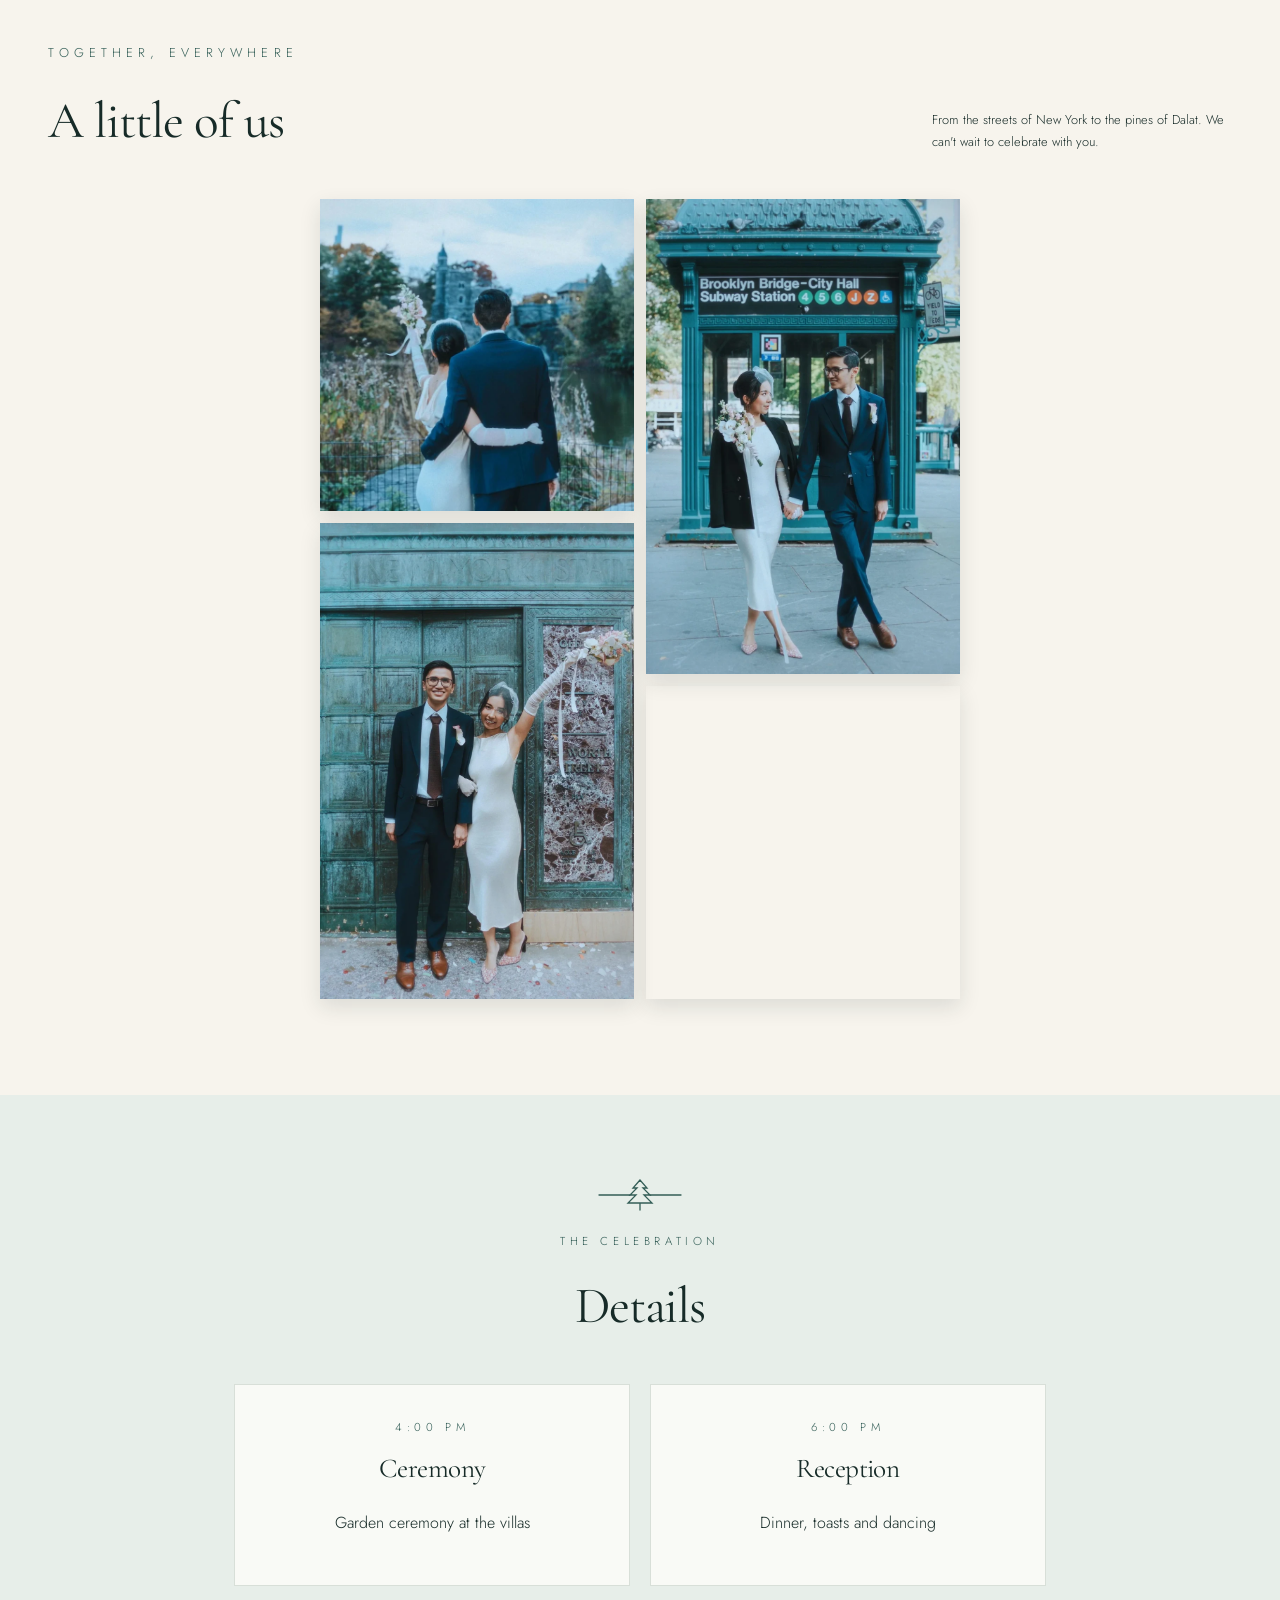
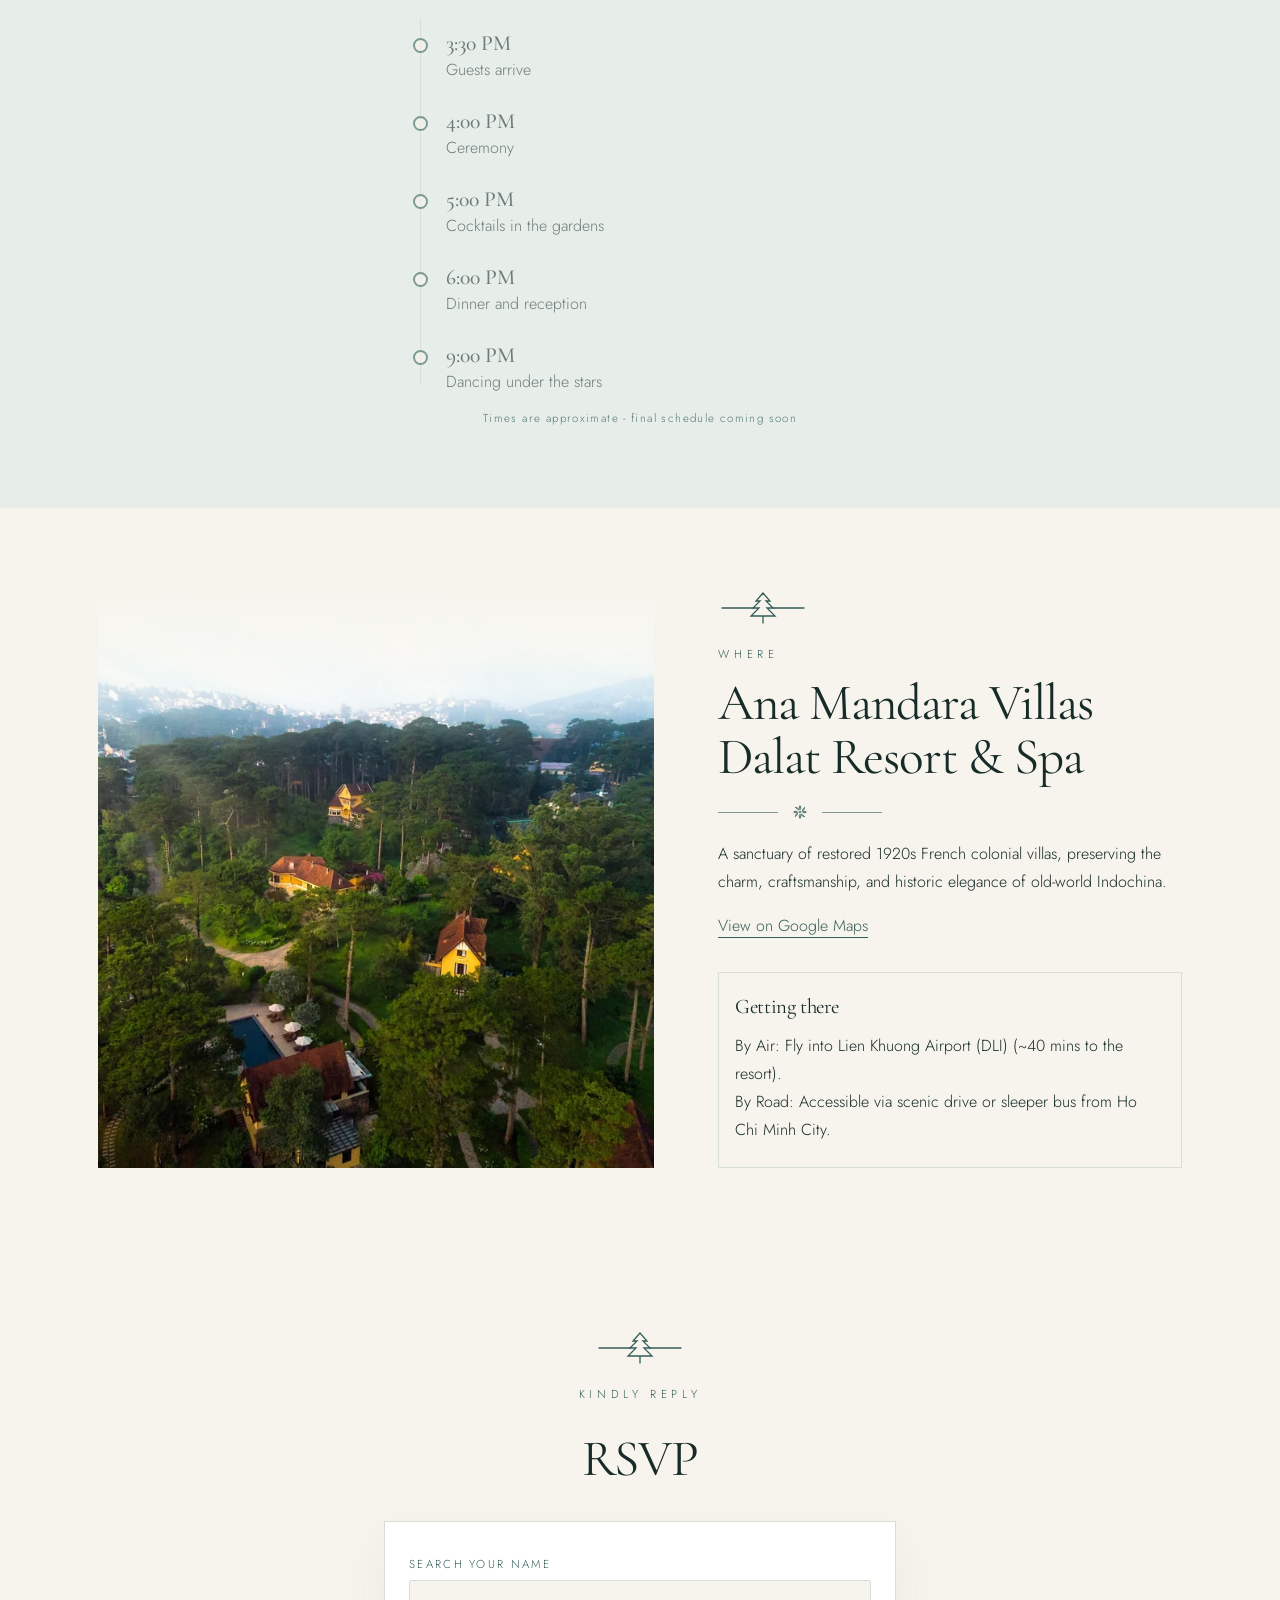
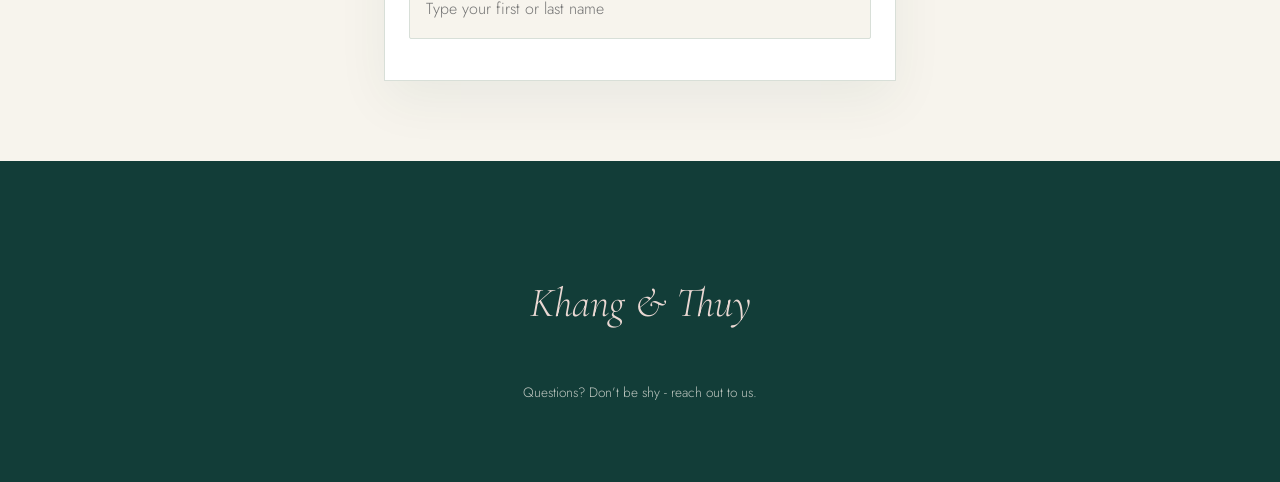
==== commit 59fc07ba: "RSVP edit flow: email unlock for returning guests" ====
--- a/index.html
+++ b/index.html
@@ -1201,6 +1201,31 @@
           <ul id="results"></ul>
           <p id="none" class="small" hidden></p>
         </div>
+        <form id="stepUnlock" class="step" hidden>
+          <p
+            style="
+              font:
+                400 1.6rem &quot;Cormorant Garamond&quot;,
+                serif;
+              margin: 0;
+            "
+          >
+            <span id="unlockWho"></span>
+          </p>
+          <p class="small" id="unlockIntro"></p>
+          <label for="unlockEmail" id="unlockLabel"></label
+          ><input id="unlockEmail" type="email" autocomplete="off" required />
+          <p class="small" id="unlockHint"></p>
+          <div style="text-align: center">
+            <button class="btn fill" type="submit" id="unlockBtn"></button
+            ><br /><button
+              type="button"
+              class="linkbtn small"
+              id="unlockBack"
+            ></button>
+          </div>
+          <p class="err" id="unlockErr" hidden></p>
+        </form>
         <form id="step2" class="step" hidden>
           <p
             style="
@@ -1285,7 +1310,7 @@
 // Keep the API URL as-is unless the Apps Script deployment URL changes.
 window.WEDDING = {
   apiUrl:
-    "https://script.google.com/macros/s/AKfycbw29Sh-Uqw31rU8mwZ-7PmOrVCsTaWNuMl0gNX-m8q-5qcHf9vTOBkMmxqW7-w-Qz77/exec",
+    "https://script.google.com/macros/s/AKfycbyIdDyzH8Nyv4CQg1KA6-XMgDD2A9DZ-WEdhjv0WZy-MPAX29WxzlE9777IsQfEkHZf/exec",
   names: ["Khang", "Thuy"],
   dateLine: "Saturday, April 3, 2027",
   dateISO: "2027-04-03T16:00:00+07:00",
@@ -1387,6 +1412,12 @@
     teaEvtText: "You are also invited to our tea ceremony.",
     teaAcceptText: "Joyfully accepts the tea ceremony",
     teaDeclineText: "Regretfully declines the tea ceremony",
+    unlockIntro: "You already replied. Enter the email you used to open and edit your reply.",
+    unlockLabel: "Email address",
+    unlockHint: "Hint:",
+    unlockBtn: "Open my reply",
+    unlockBack: "Not you? Search again",
+    unlockChecking: "Checking...",
     countLabel: "How many in your party? (Including you)",
     emailLabel: "Email address",
     emailPlaceholder: "Your email address",
@@ -1421,6 +1452,10 @@
   "welcomePrefix",
   "acceptText",
   "declineText",
+  "unlockIntro",
+  "unlockLabel",
+  "unlockBtn",
+  "unlockBack",
   "mainEvtTitle",
   "teaEvtTitle",
   "teaEvtText",
@@ -1604,10 +1639,33 @@
     });
 }
 function show(id) {
-  ["step1", "step2", "done"].forEach((s) => ($(s).hidden = s !== id));
+  ["step1", "stepUnlock", "step2", "done"].forEach((s) => ($(s).hidden = s !== id));
 }
 function pick(g) {
   sel = g;
+  sel.verifyEmail = "";
+  if (!g.responded) return openForm(g, null);
+  // Already replied: ask the backend whether an email is on file, and for a masked hint.
+  fetch(API + "?action=hint&id=" + encodeURIComponent(g.id) + "&name=" + encodeURIComponent(g.name))
+    .then((r) => r.json())
+    .then((r) => {
+      if (!r.ok) throw new Error(r.error || "error");
+      if (!r.hasEmail) return openForm(g, null);
+      $("unlockWho").textContent = T.welcomePrefix + " " + g.name;
+      $("unlockHint").textContent = T.unlockHint + " " + r.hint;
+      $("unlockEmail").value = "";
+      $("unlockErr").hidden = true;
+      $("unlockBtn").disabled = false;
+      $("unlockBtn").textContent = T.unlockBtn;
+      show("stepUnlock");
+    })
+    .catch(() => {
+      show("step1");
+      $("none").textContent = T.serverError;
+      $("none").hidden = false;
+    });
+}
+function openForm(g, v) {
   show("step2");
   $("who").textContent = g.name;
   $("already").hidden = !g.responded;
@@ -1627,7 +1685,43 @@
   $("notes").value = "";
   $("coupleNote").value = "";
   $("coupleNoteAccepted").value = "";
-}
+  if (v) {
+    document.querySelector('[name=att][value="' + v.attending + '"]').checked = true;
+    if (g.teaInvited && v.teaAttending)
+      document.querySelector('[name=tea][value="' + v.teaAttending + '"]').checked = true;
+    $("cnt").value = String(Math.min(Math.max(Number(v.count) || 1, 1), g.max));
+    $("email").value = v.email;
+    $("notes").value = v.notes;
+    $("coupleNote").value = v.coupleNote;
+    $("coupleNoteAccepted").value = v.coupleNote;
+  }
+  syncFields();
+}
+$("unlockBack").onclick = () => show("step1");
+$("stepUnlock").addEventListener("submit", (e) => {
+  e.preventDefault();
+  const email = $("unlockEmail").value.trim();
+  $("unlockErr").hidden = true;
+  $("unlockBtn").disabled = true;
+  $("unlockBtn").textContent = T.unlockChecking;
+  fetch(API, {
+    method: "POST",
+    headers: { "Content-Type": "text/plain;charset=utf-8" },
+    body: JSON.stringify({ action: "unlock", id: sel.id, name: sel.name, email }),
+  })
+    .then((r) => r.json())
+    .then((r) => {
+      if (!r.ok) throw new Error(r.error);
+      sel.verifyEmail = email;
+      openForm(sel, r.values || null);
+    })
+    .catch((x) => {
+      $("unlockErr").textContent = x.message || T.serverError;
+      $("unlockErr").hidden = false;
+      $("unlockBtn").disabled = false;
+      $("unlockBtn").textContent = T.unlockBtn;
+    });
+});
 function val(n) {
   return document.querySelector("[name=" + n + "]:checked").value;
 }
@@ -1657,6 +1751,7 @@
     body: JSON.stringify({
       id: sel.id,
       name: sel.name,
+      verifyEmail: sel.verifyEmail || "",
       attending: val("att"),
       mainAttending: val("att"),
       teaAttending: sel.teaInvited ? val("tea") : "",
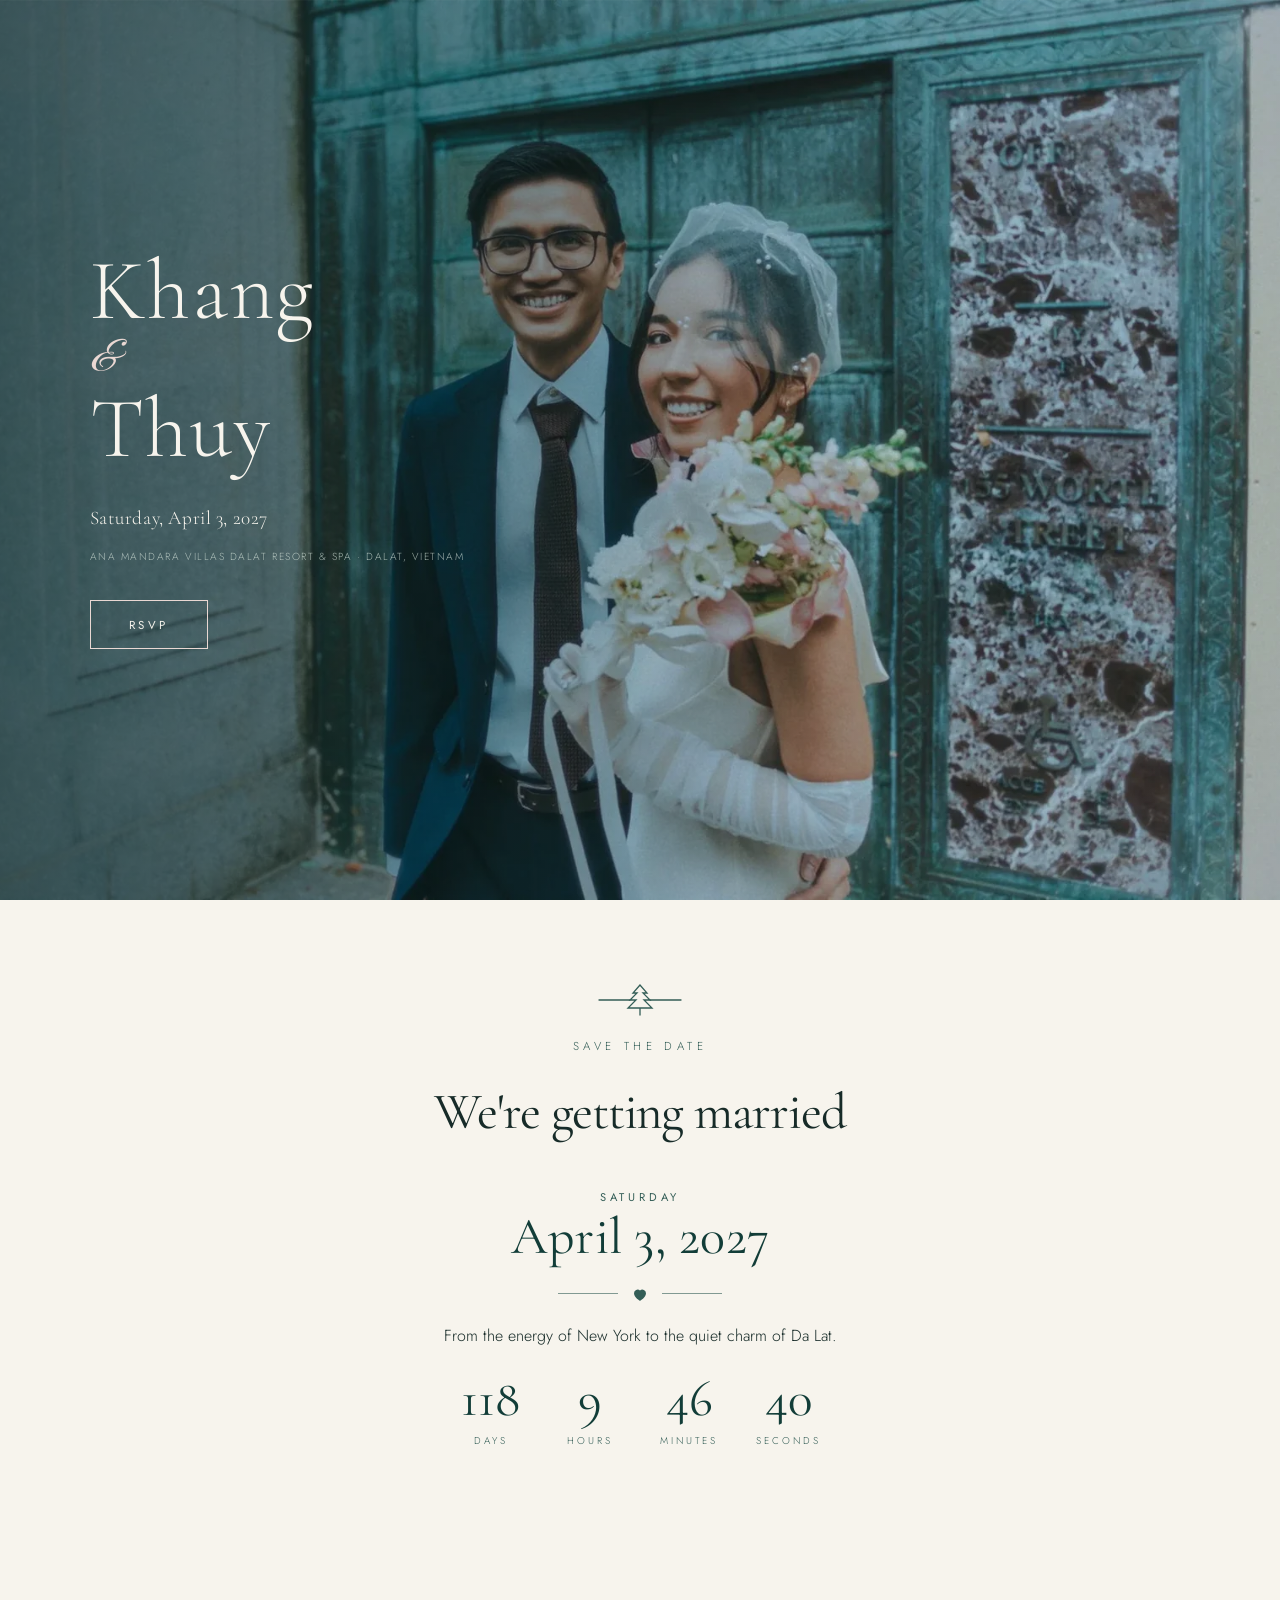
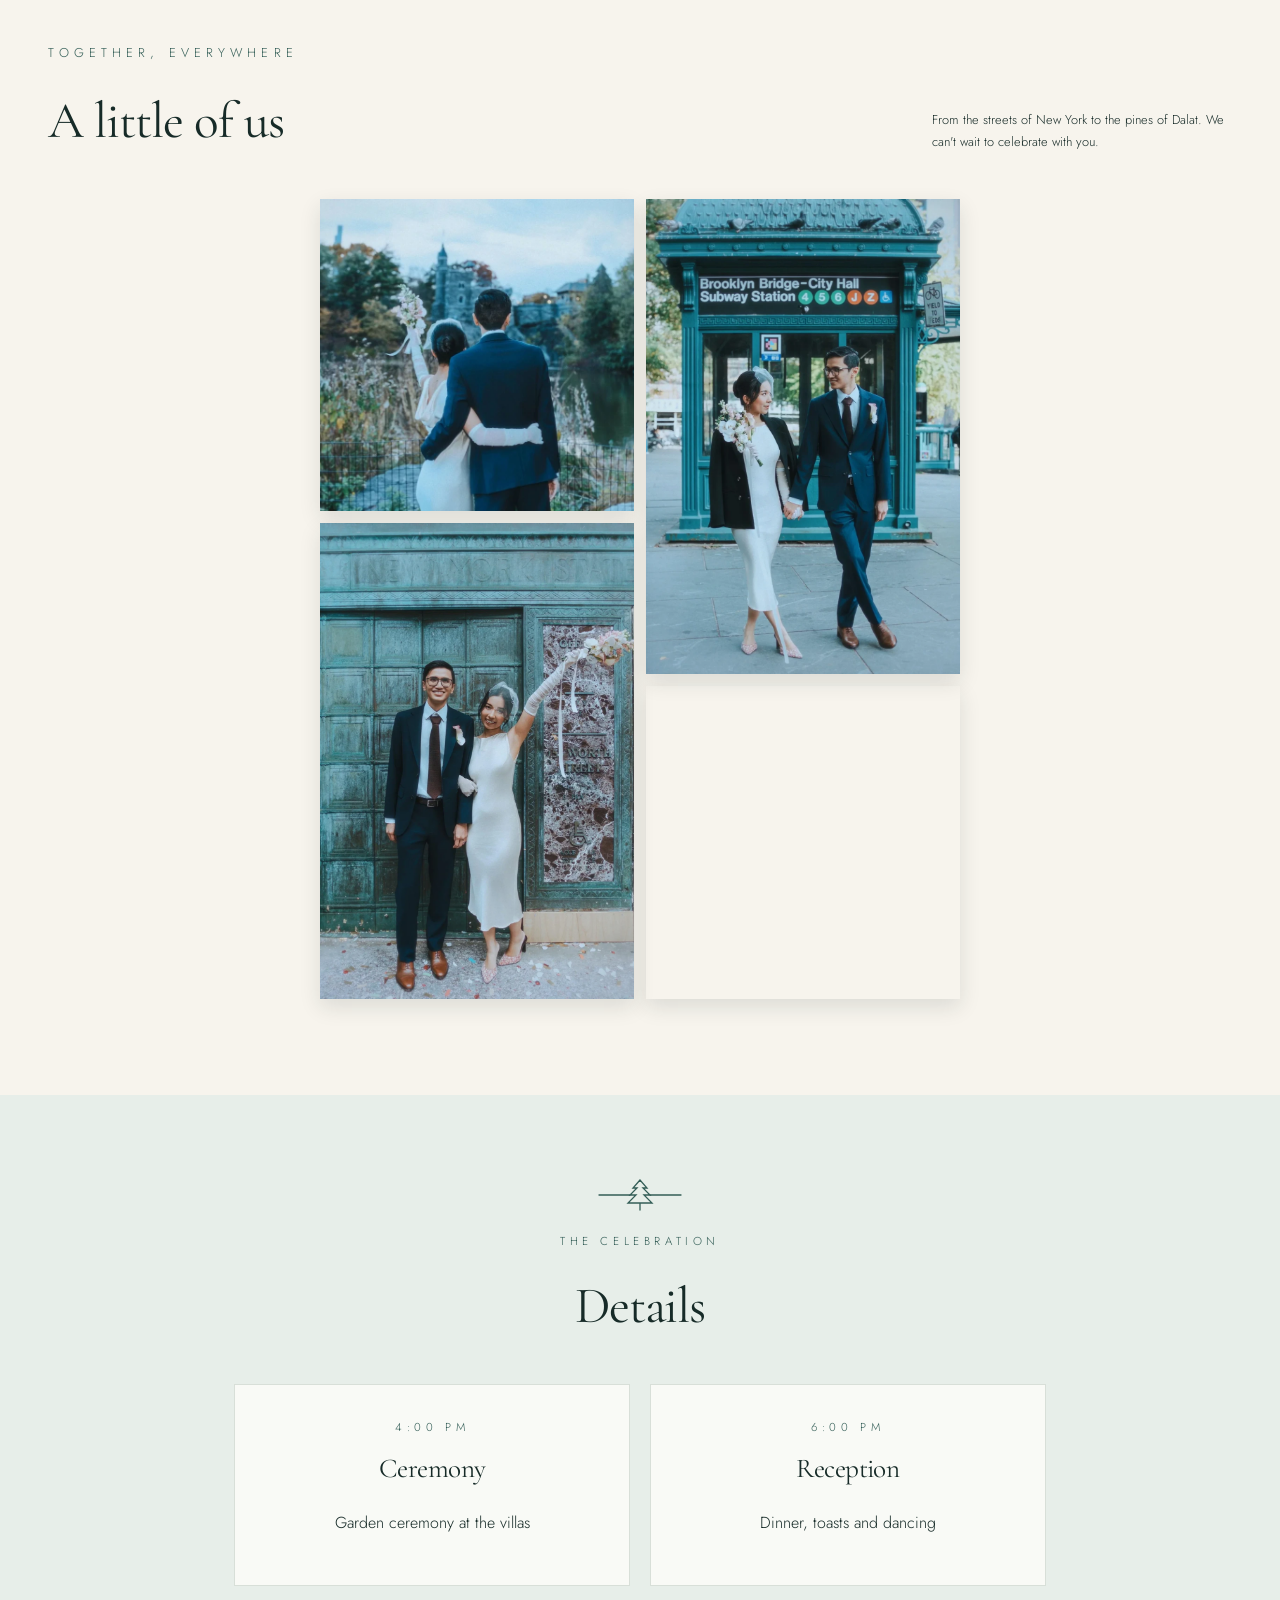
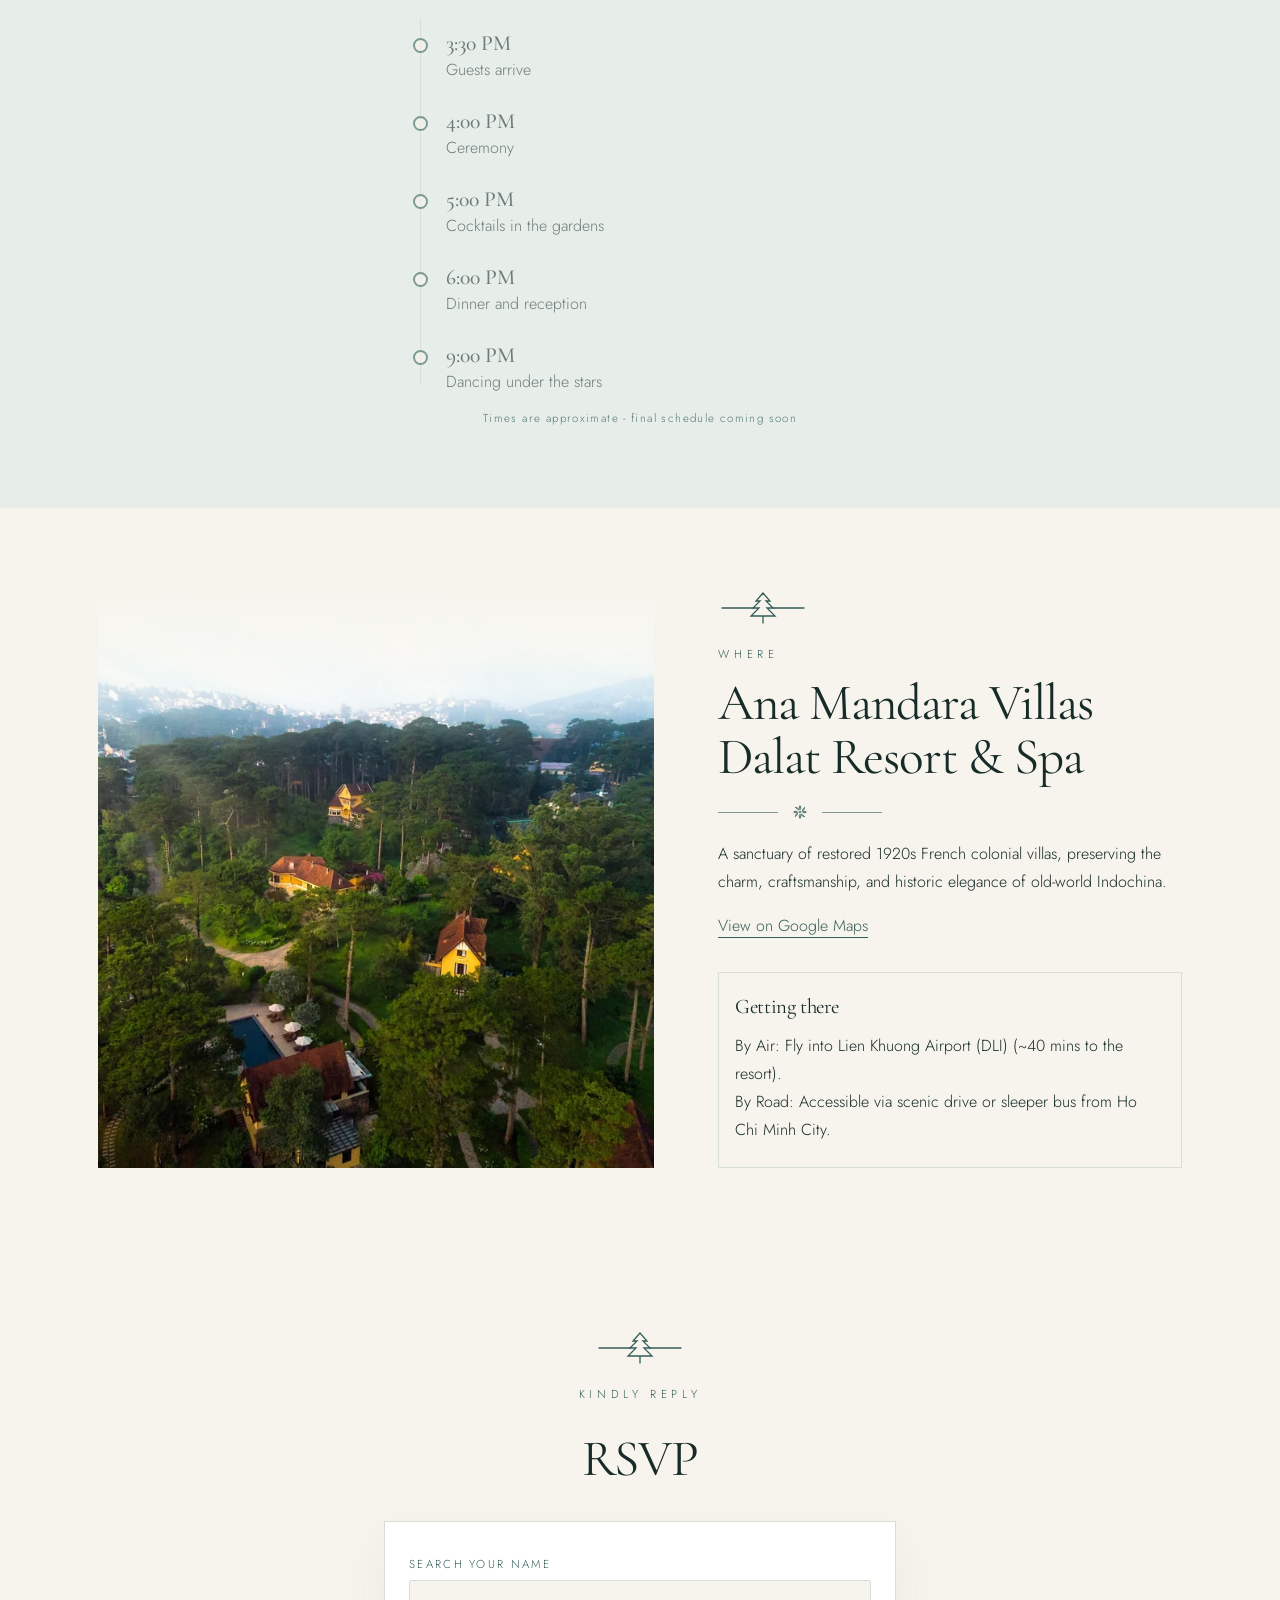
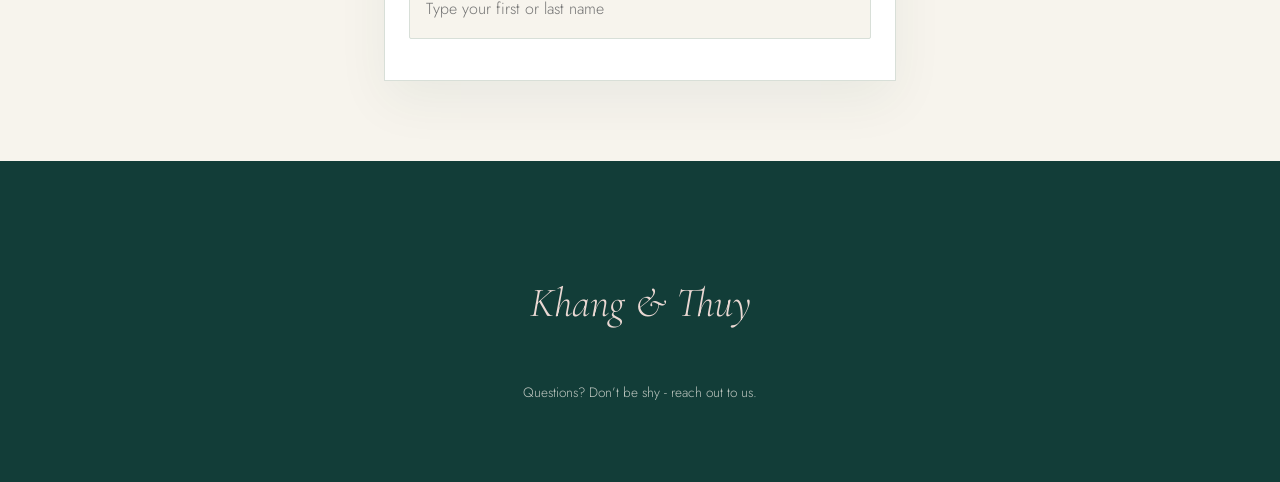
==== commit bbe87cbb: "Add description and Open Graph/Twitter meta tags" ====
--- a/index.html
+++ b/index.html
@@ -5,6 +5,16 @@
     <meta name="viewport" content="width=device-width,initial-scale=1" />
     <meta name="robots" content="noindex, nofollow" />
     <title>Khang &amp; Thuy Wedding</title>
+    <meta name="description" content="Join us for our wedding celebration in Dalat, Vietnam on April 3, 2027." />
+    <meta property="og:title" content="Khang &amp; Thuy Wedding" />
+    <meta property="og:description" content="Join us for our wedding celebration in Dalat, Vietnam on April 3, 2027." />
+    <meta property="og:url" content="https://khangthuy.com/" />
+    <meta property="og:type" content="website" />
+    <meta property="og:image" content="https://khangthuy.com/assets/optimized/03-1600.webp" />
+    <meta name="twitter:card" content="summary_large_image" />
+    <meta name="twitter:title" content="Khang &amp; Thuy Wedding" />
+    <meta name="twitter:description" content="Join us for our wedding celebration in Dalat, Vietnam on April 3, 2027." />
+    <meta name="twitter:image" content="https://khangthuy.com/assets/optimized/03-1600.webp" />
     <link rel="icon" href="assets/favicon/favicon.ico" sizes="any" />
     <link rel="icon" type="image/svg+xml" href="assets/favicon/pine.svg" />
     <link rel="icon" type="image/png" sizes="32x32" href="assets/favicon/icon-32.png" />
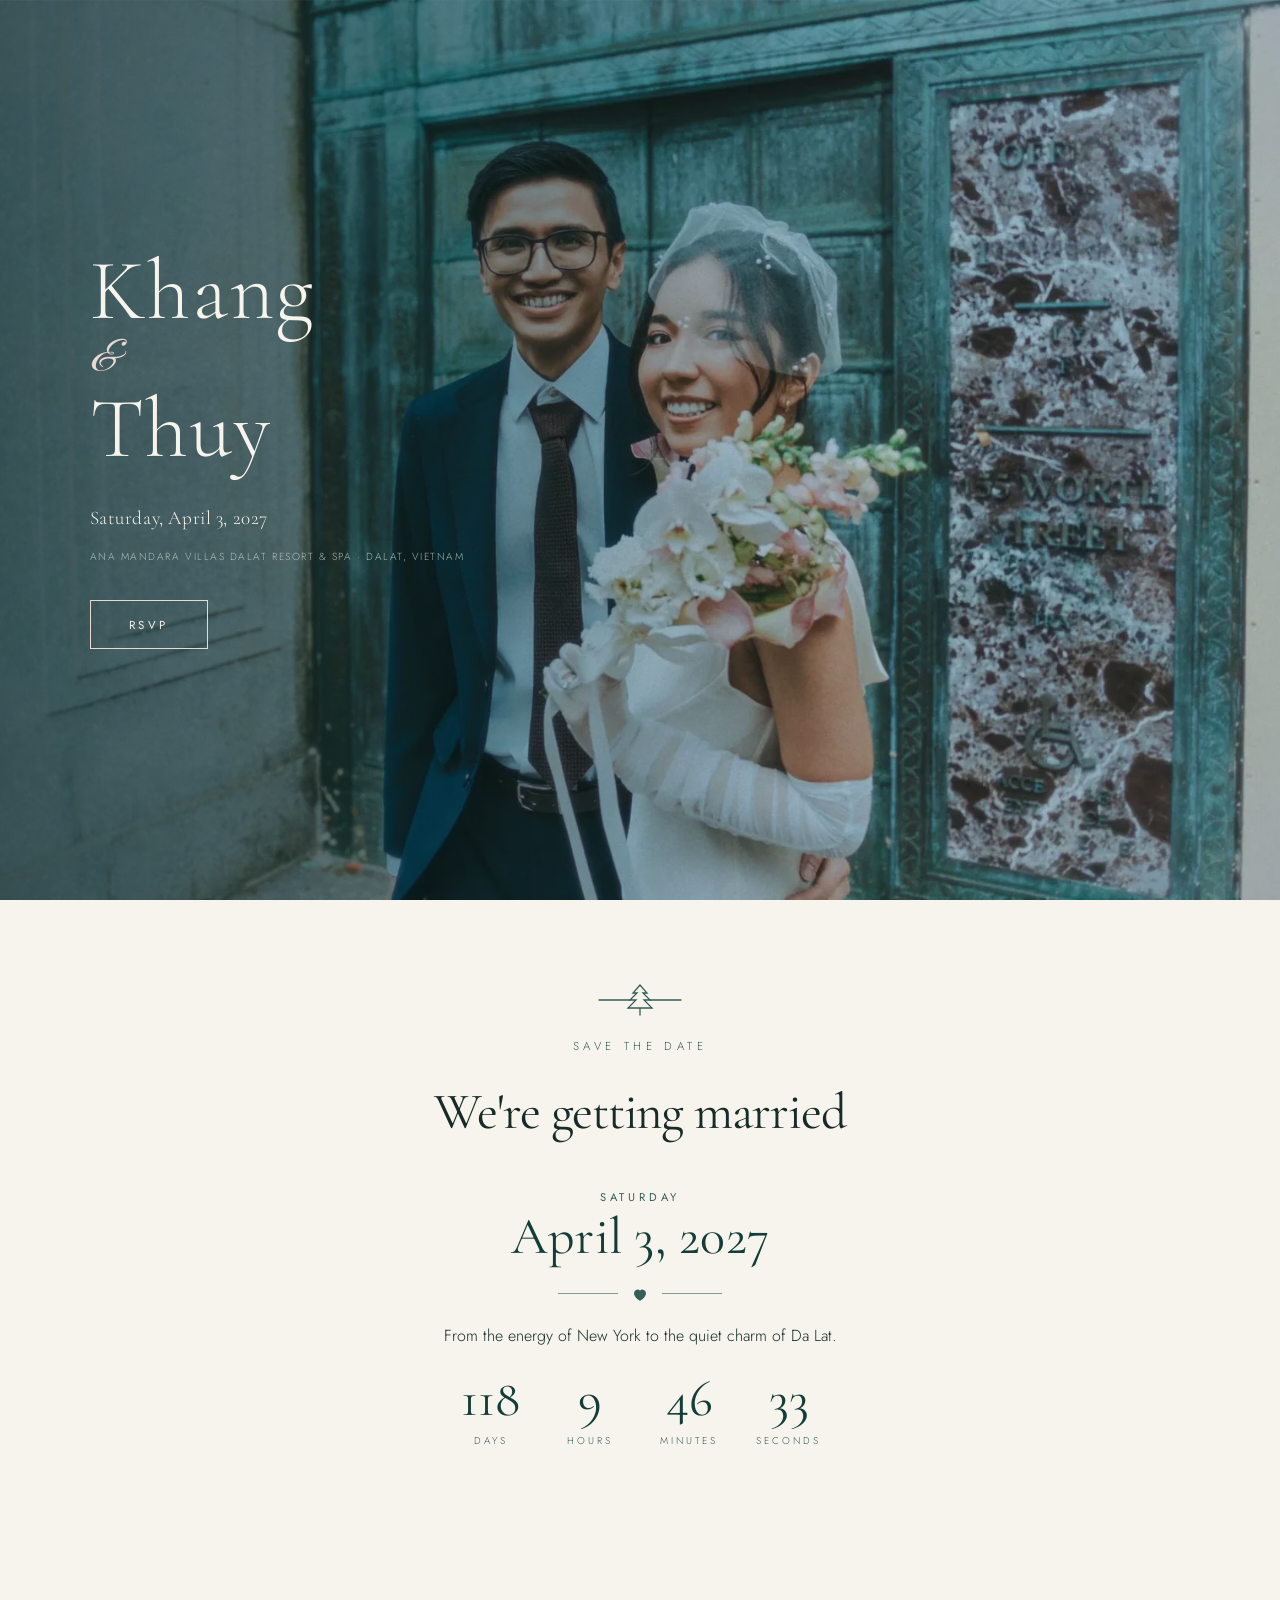
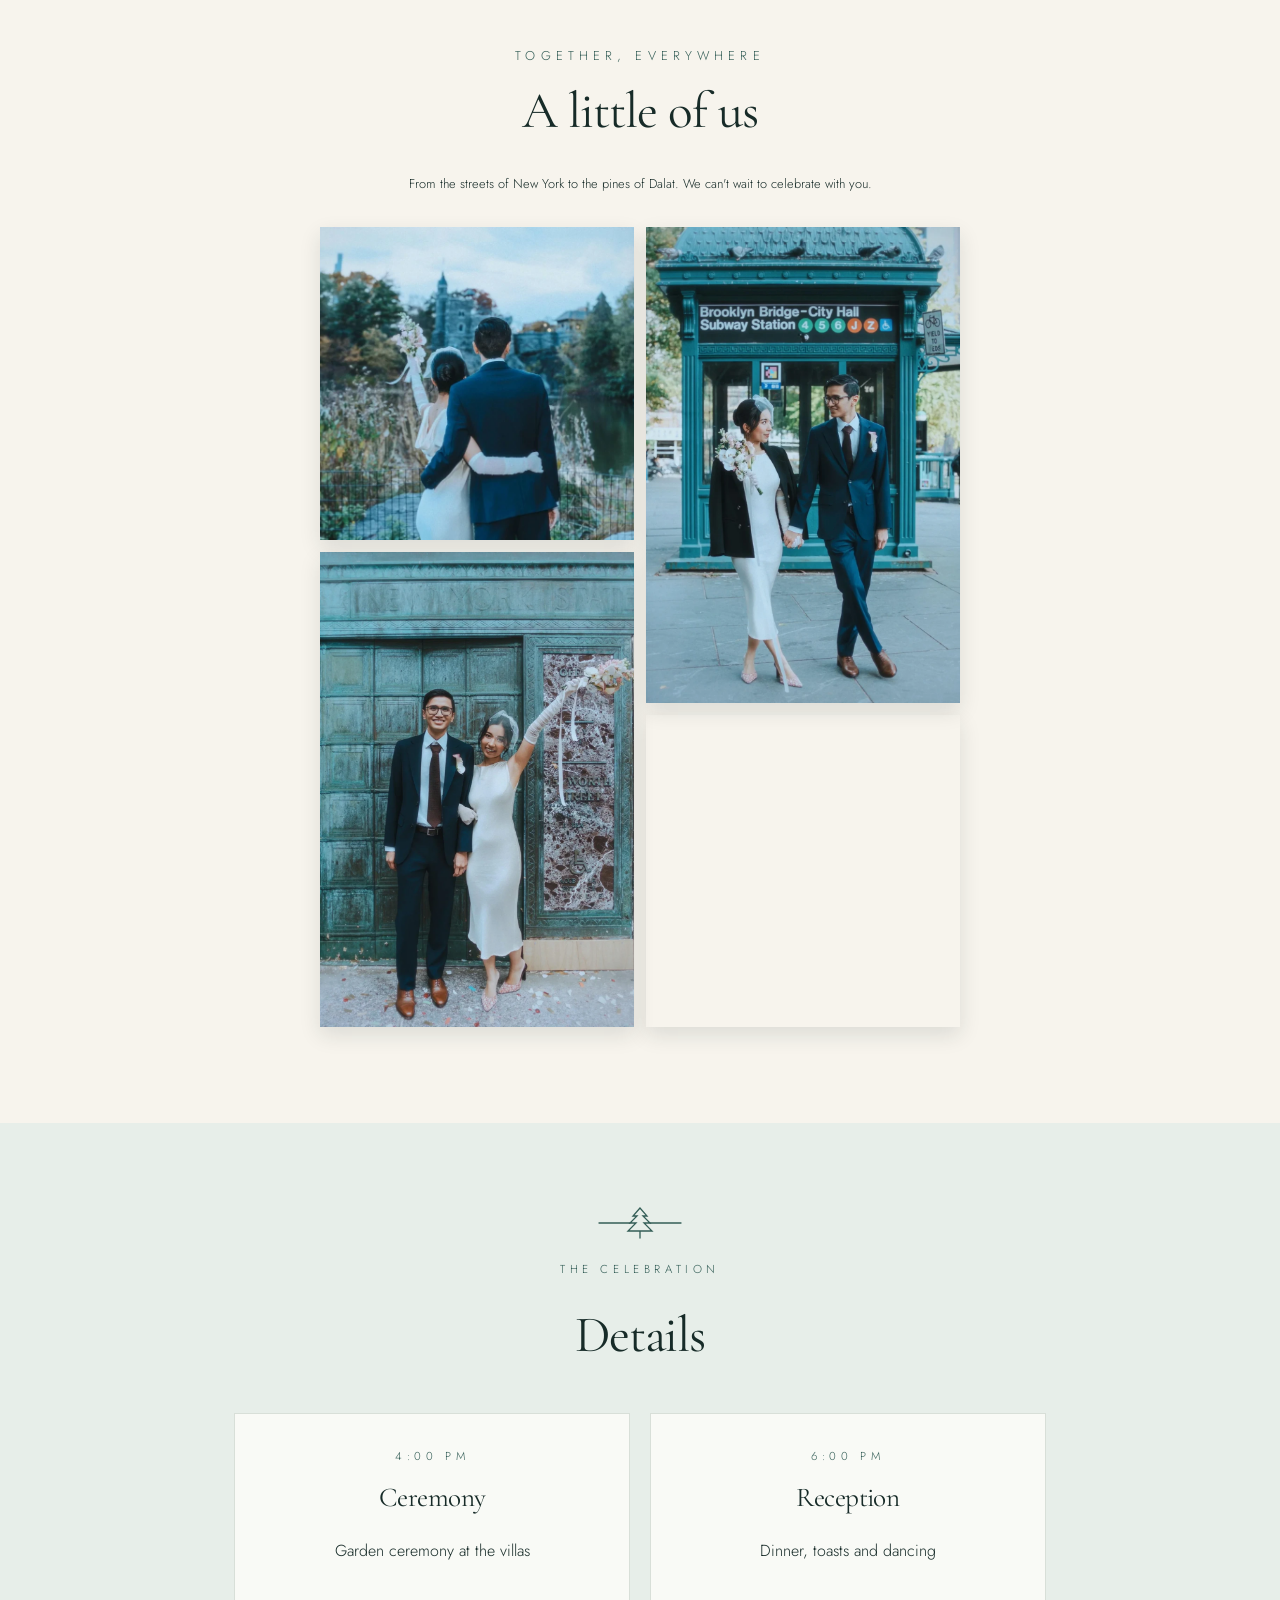
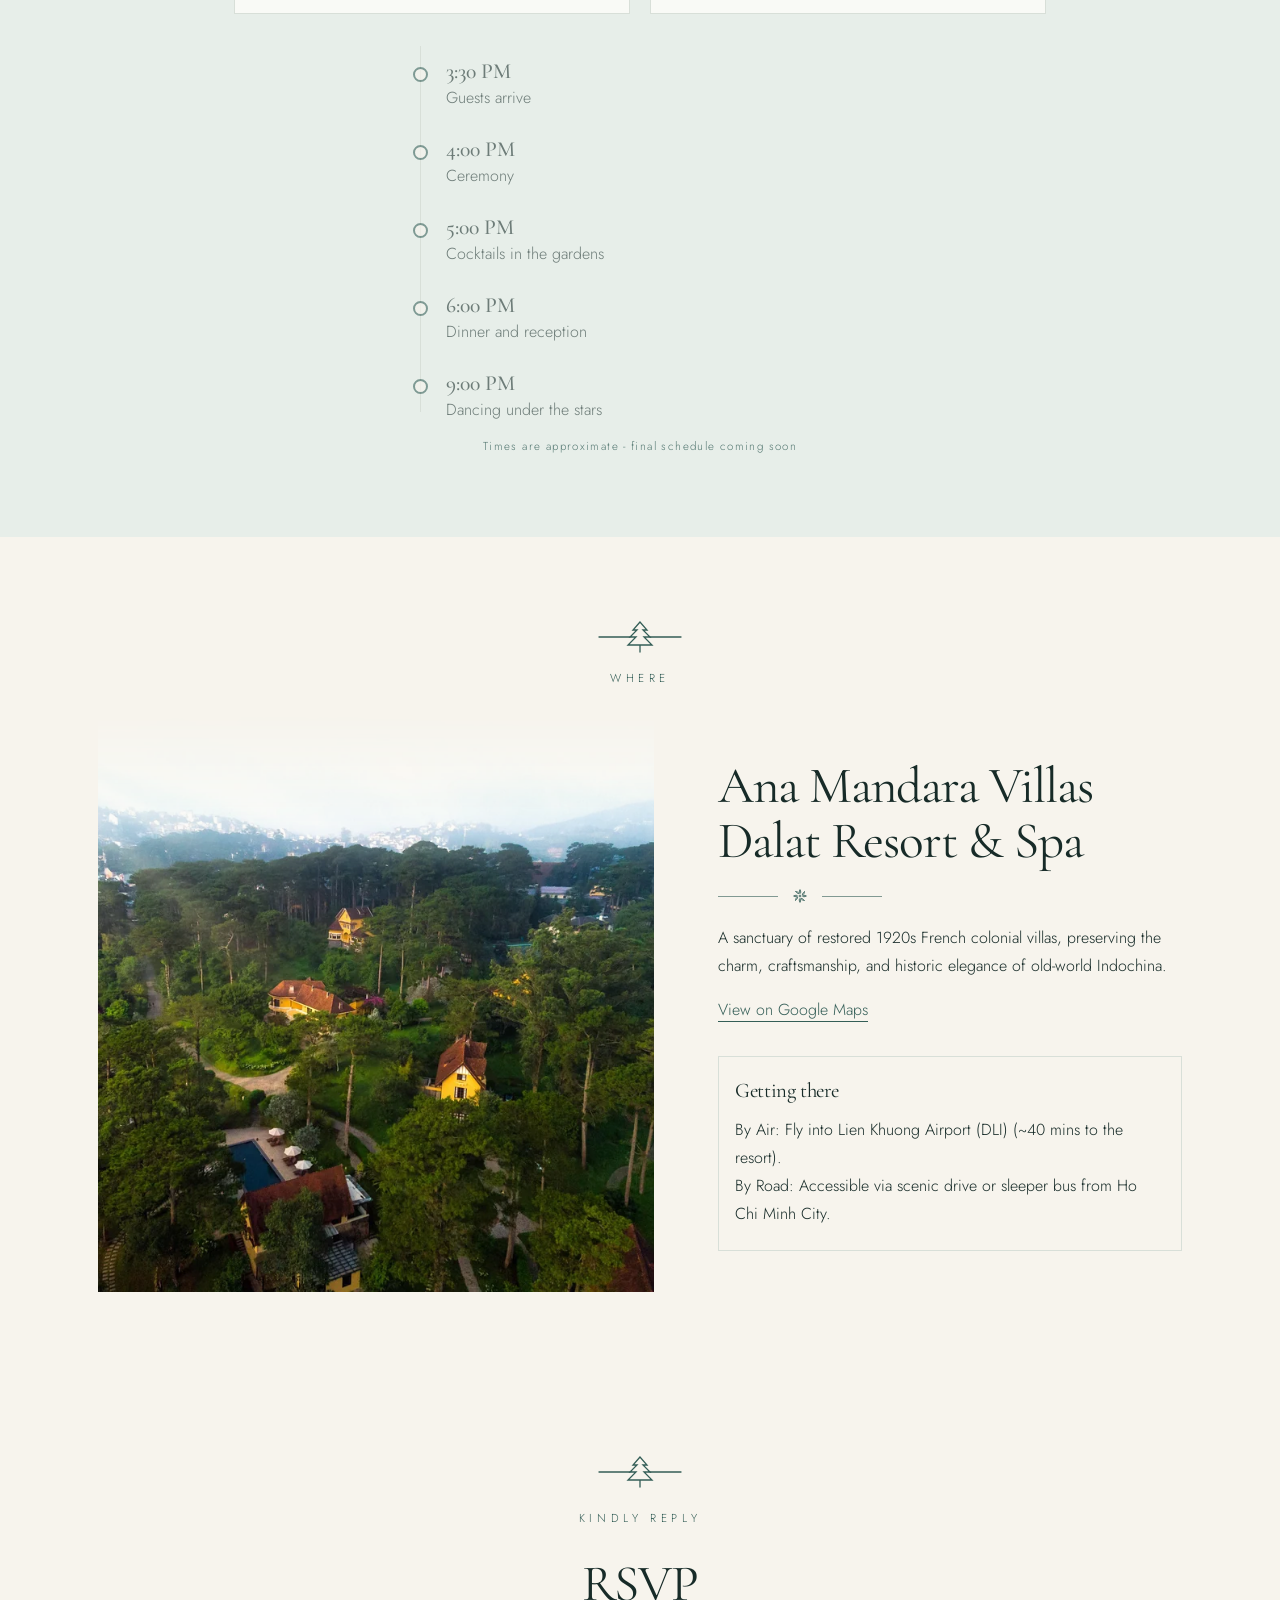
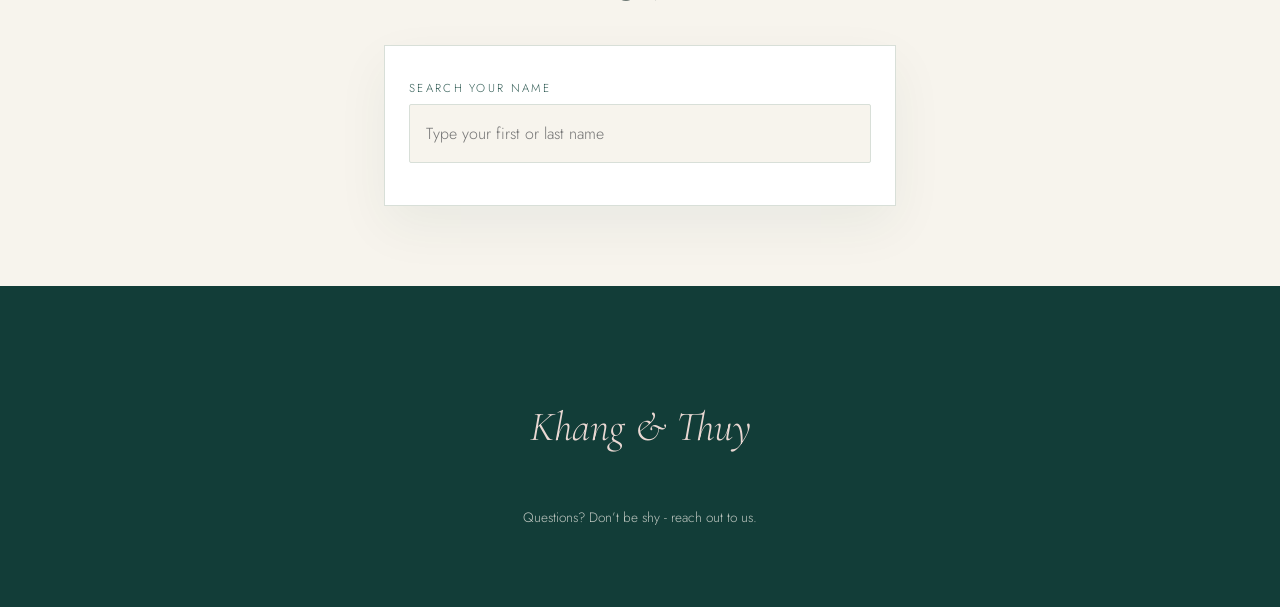
==== commit a936b5de: "Stack gallery vertically and center venue tree/WHERE header on desktop" ====
--- a/index.html
+++ b/index.html
@@ -1074,6 +1074,38 @@
 .evt { margin-top: 1rem; }
 .evt-title { font: 600 .8rem "Jost", sans-serif; letter-spacing: .14em; text-transform: uppercase; margin: 0 0 .4rem; opacity: .75; }
 #teaBlock { margin-top: 1.4rem; padding-top: 1rem; border-top: 1px solid rgba(0,0,0,.12); }
+
+
+/* Desktop: stacked, centered gallery heading; tree + WHERE in a page-centered row above the venue. */
+.venue-head {
+  display: none;
+}
+@media (min-width: 901px) {
+  .gallery-heading {
+    display: block;
+    text-align: center;
+  }
+  .gallery-heading h2 {
+    white-space: nowrap;
+  }
+  .gallery-heading p {
+    max-width: none;
+    margin: 1rem auto 0;
+  }
+  .venue-head {
+    display: block;
+    text-align: center;
+    margin-bottom: 1.5rem;
+  }
+  .venue-head .sect-flora {
+    display: block;
+    margin: 0 auto;
+  }
+  .venue-layout .sect-flora,
+  .venue-layout .eyebrow {
+    display: none;
+  }
+}
     </style>
   </head>
   <body>
@@ -1157,6 +1189,15 @@
       </section>
     </div>
     <section id="venue" class="reveal">
+      <div class="venue-head">
+        <svg class="sect-flora" viewBox="0 0 90 40" aria-hidden="true">
+          <path d="M4 20H35M55 20H86" />
+          <path
+            d="M45 5L38 13H42L35 20H41L33 28H57L49 20H55L48 13H52Z M45 28V35"
+          />
+        </svg>
+        <p class="eyebrow" id="venueEyebrowTop"></p>
+      </div>
       <div class="venue-layout">
         <img
           class="venue-image"
@@ -1482,6 +1523,7 @@
 ]) {
   $(id).textContent = T[id];
 }
+$("venueEyebrowTop").textContent = T.venueEyebrow;
 $("already").textContent = T.already;
 $("coupleNoteAcceptedLabel").textContent = T.coupleNoteLabel;
 $("map").textContent = T.mapLink;
@@ -1843,3 +1885,4 @@
   </body>
 </html>
 
+
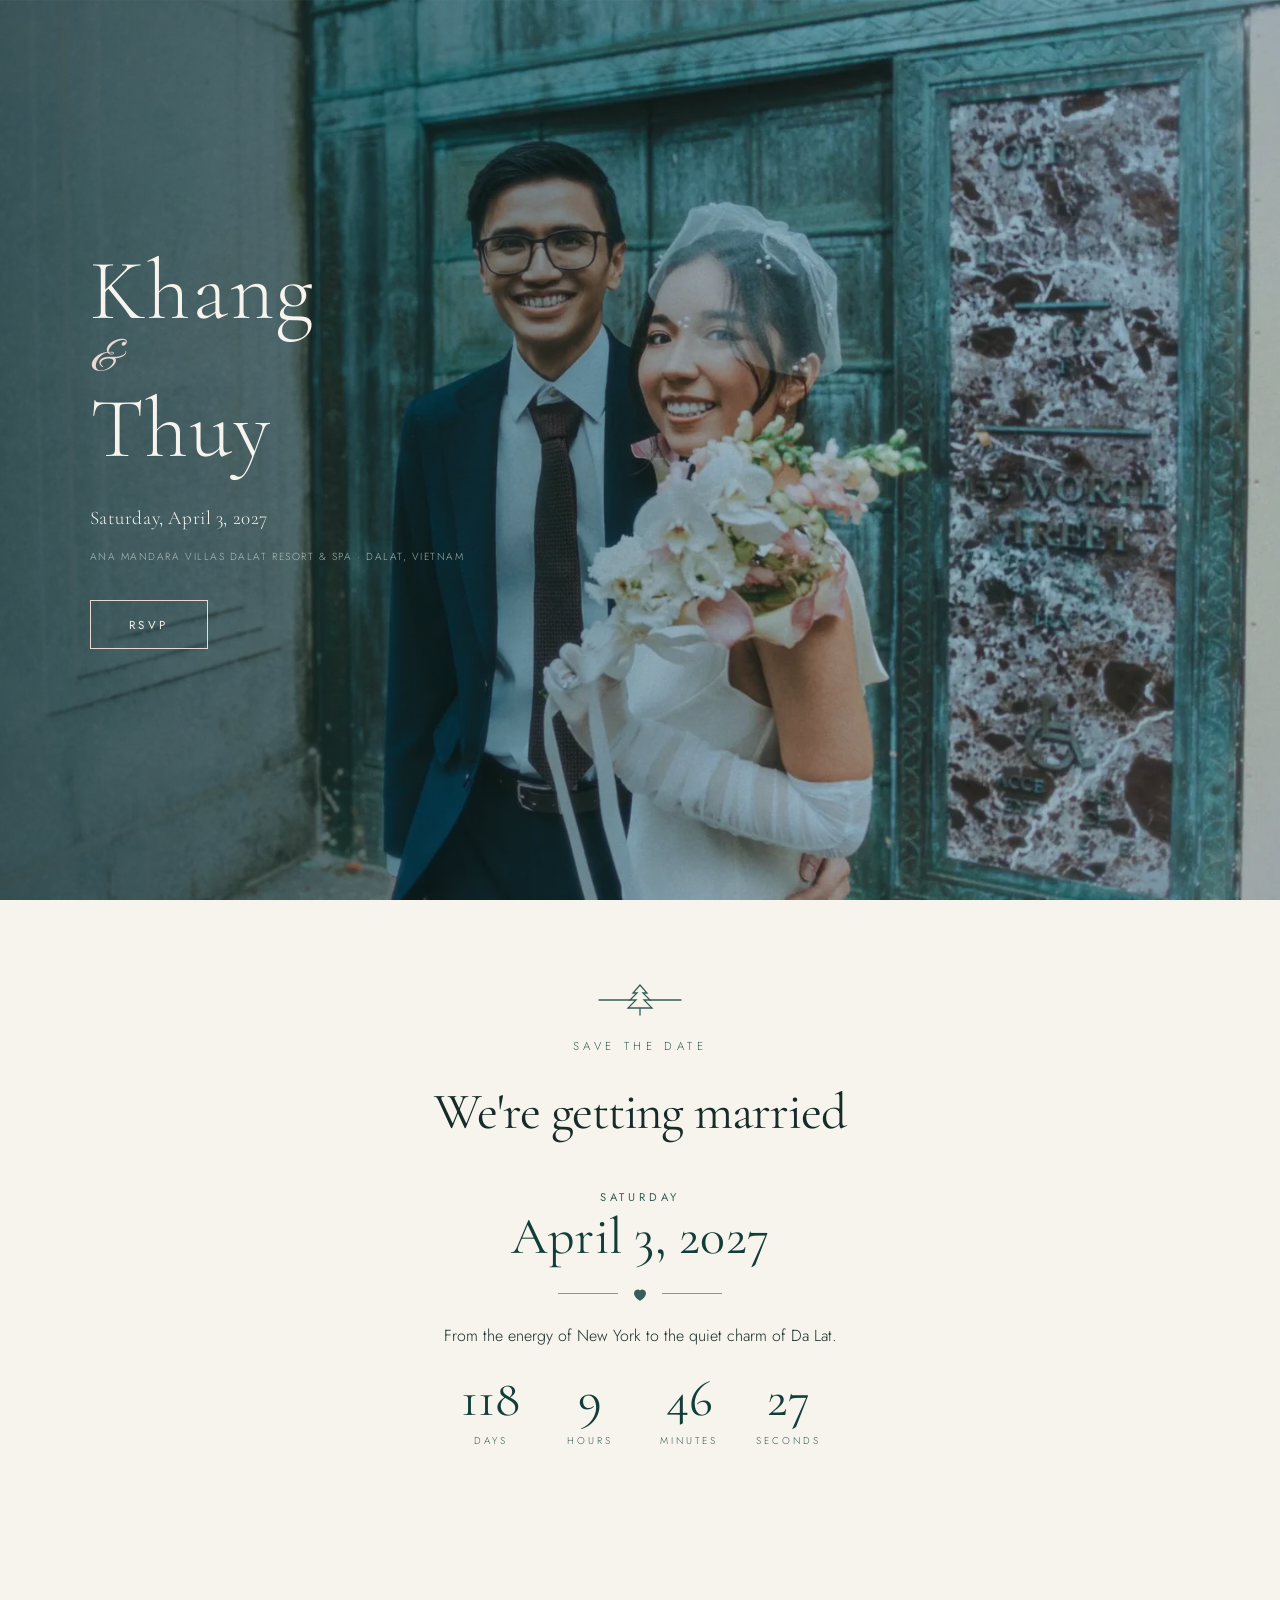
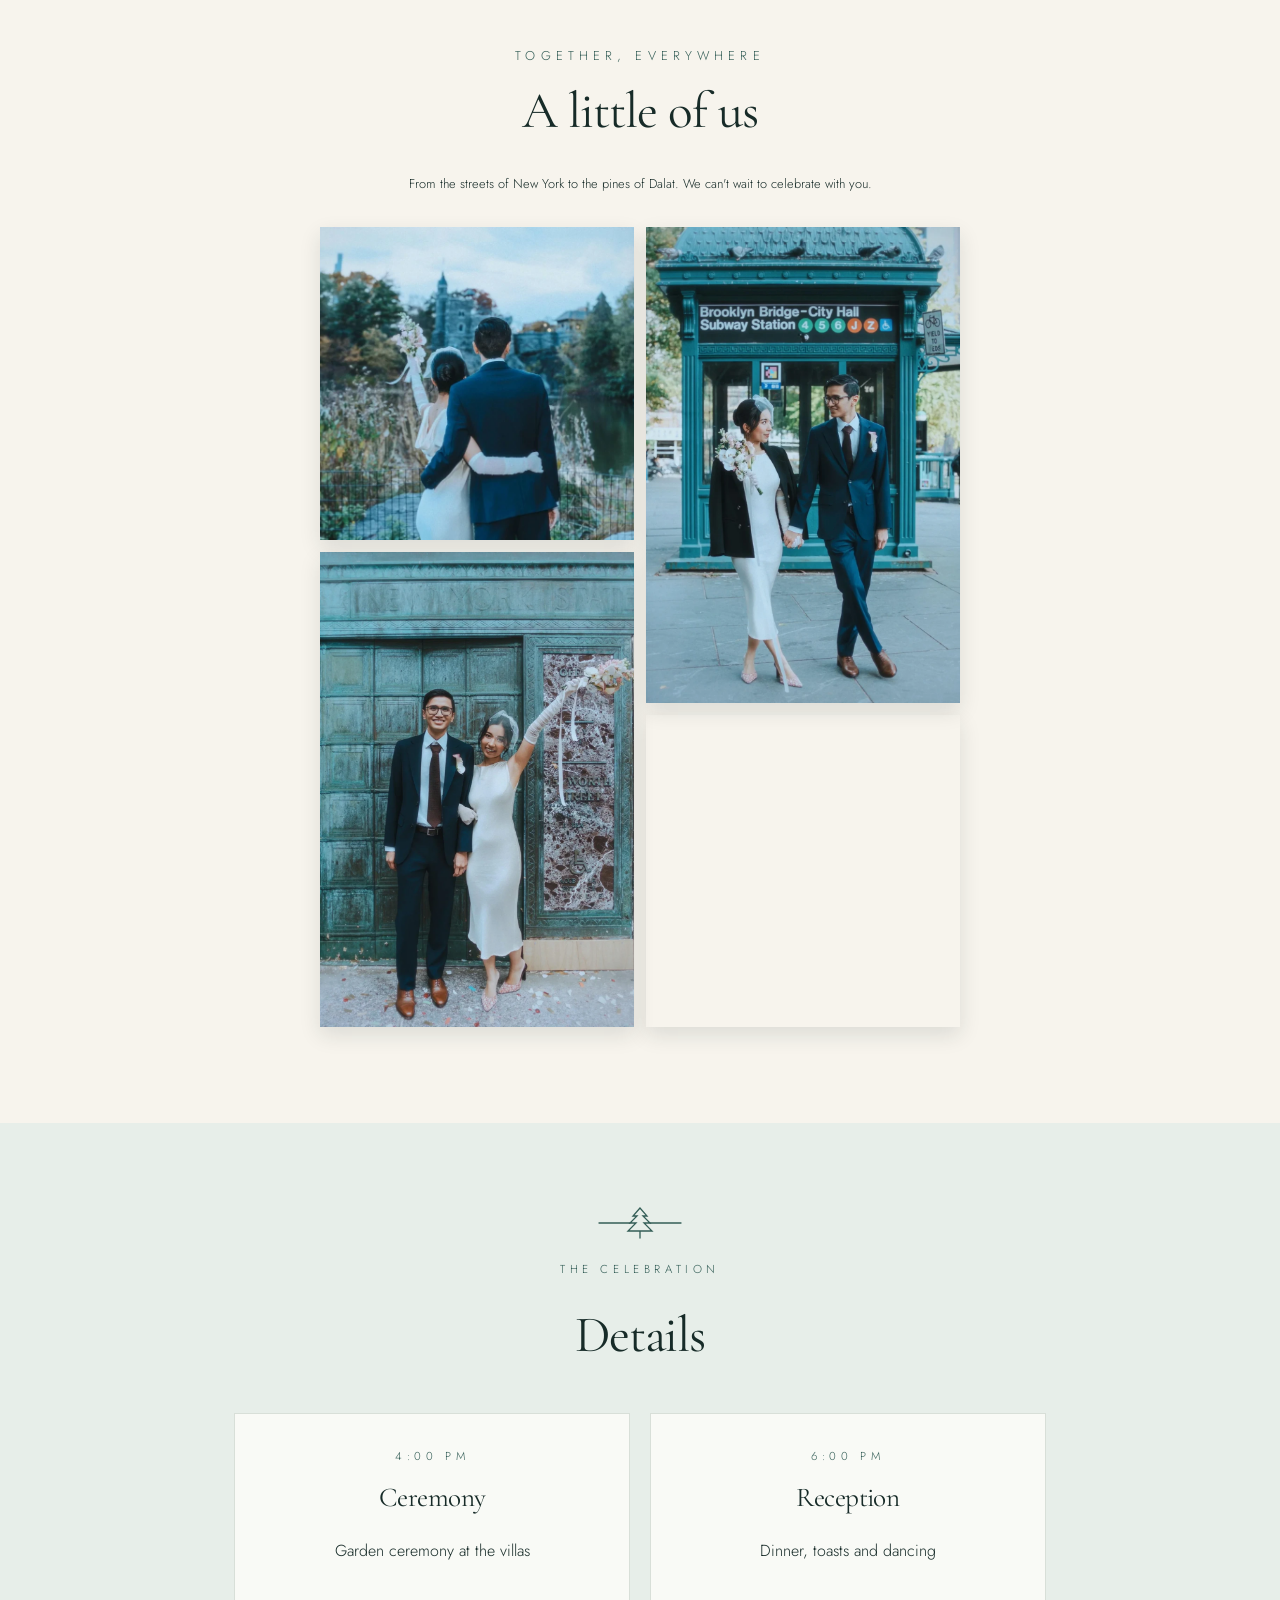
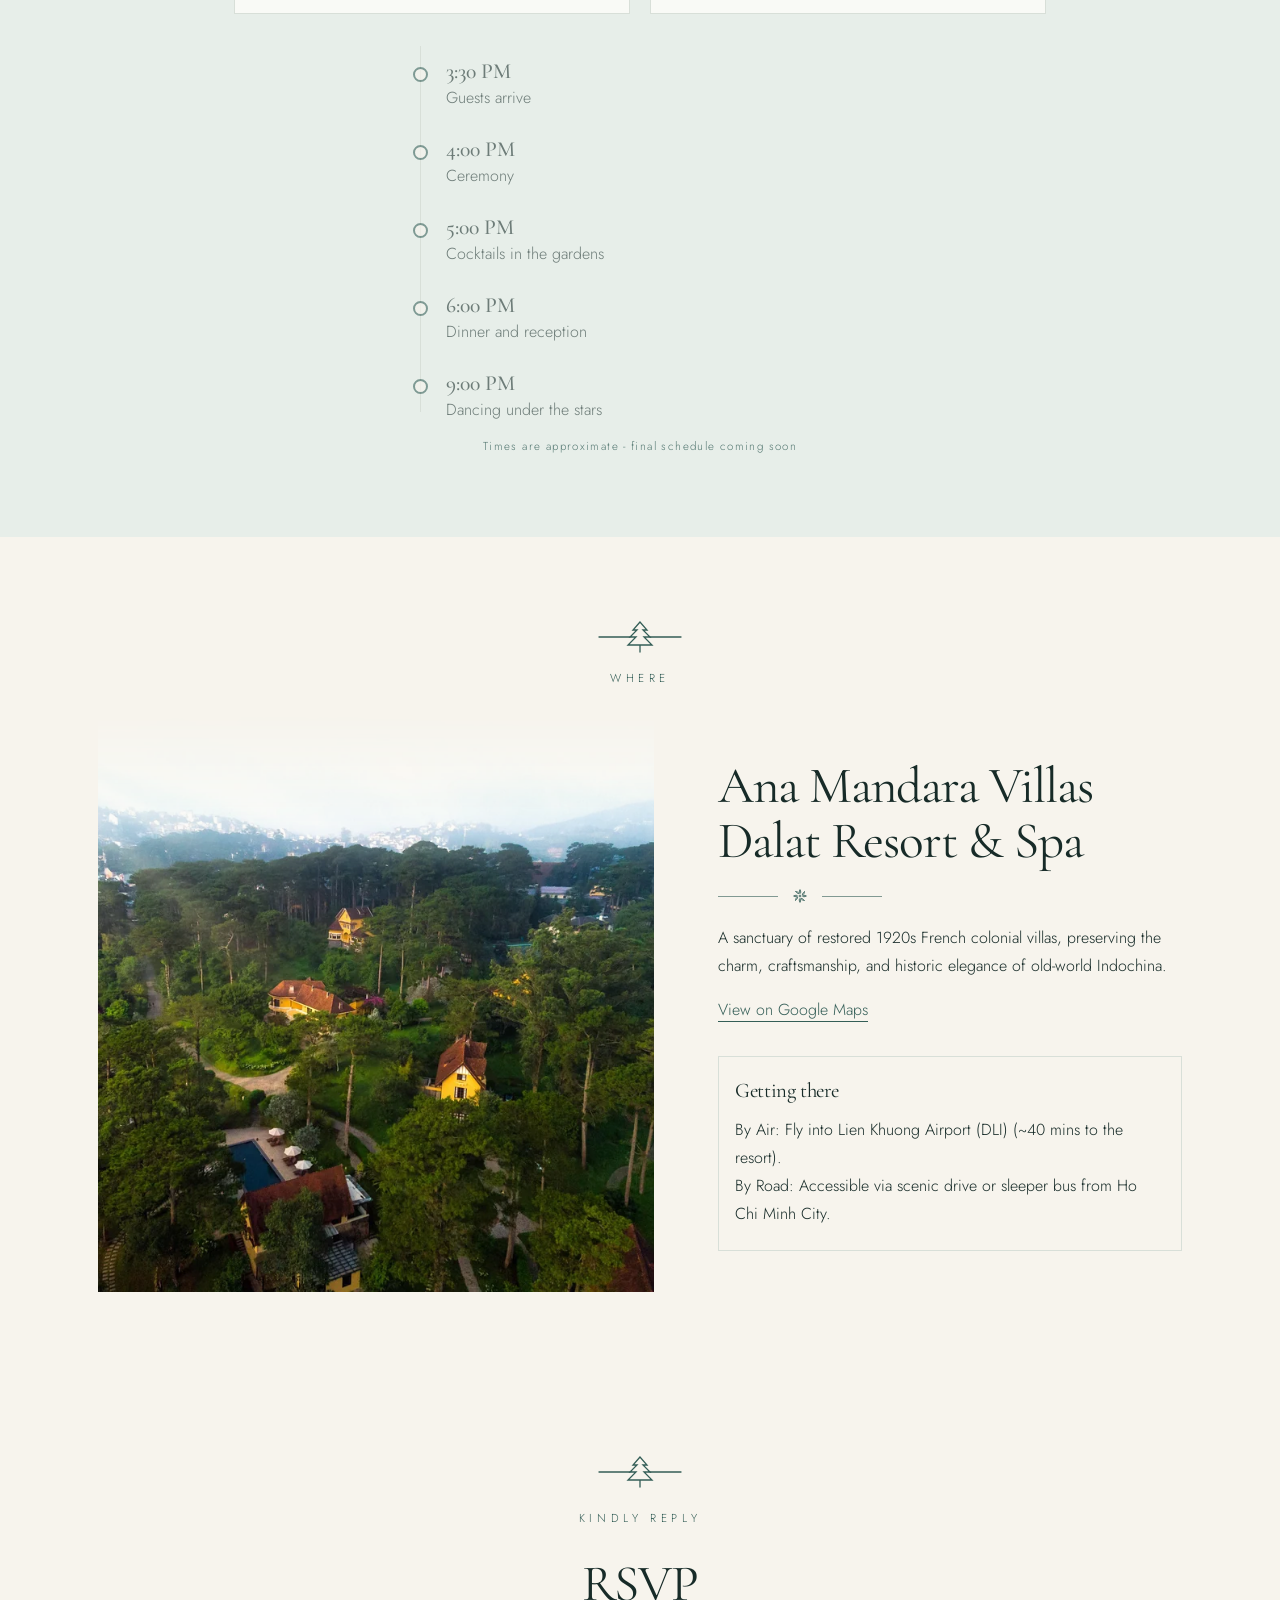
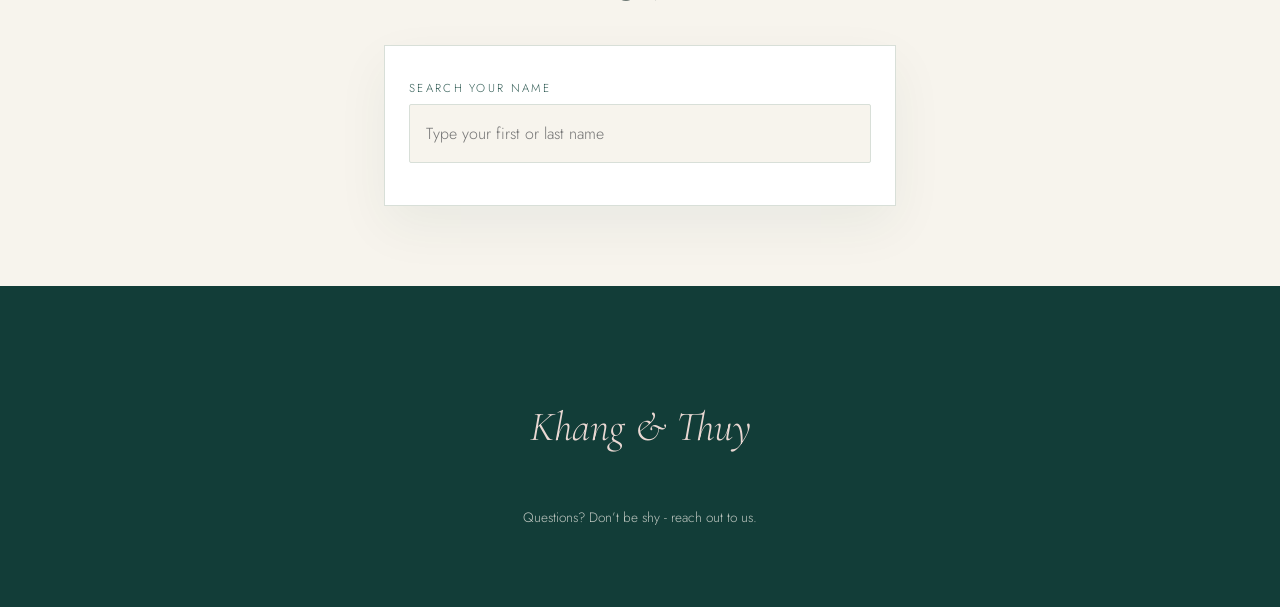
==== commit 0da9ca37: "Speed up RSVP search: warmup ping, unlock checking indicator" ====
--- a/index.html
+++ b/index.html
@@ -1663,6 +1663,16 @@
   timer = setTimeout(search, 300);
 });
 const API = window.WEDDING.apiUrl;
+// Wake the Apps Script backend while the guest reads, so the first search is not a cold start.
+let lastWarm = 0;
+function warm() {
+  const now = Date.now();
+  if (now - lastWarm < 60000) return;
+  lastWarm = now;
+  fetch(API + "?action=ping", { mode: "no-cors" }).catch(() => {});
+}
+warm();
+$("q").addEventListener("focus", warm);
 function search() {
   const q = $("q").value.trim();
   $("none").hidden = true;
@@ -1693,14 +1703,21 @@
 function show(id) {
   ["step1", "stepUnlock", "step2", "done"].forEach((s) => ($(s).hidden = s !== id));
 }
+let picking = false;
 function pick(g) {
   sel = g;
   sel.verifyEmail = "";
   if (!g.responded) return openForm(g, null);
+  if (picking) return;
+  picking = true;
+  $("none").textContent = T.unlockChecking;
+  $("none").hidden = false;
   // Already replied: ask the backend whether an email is on file, and for a masked hint.
   fetch(API + "?action=hint&id=" + encodeURIComponent(g.id) + "&name=" + encodeURIComponent(g.name))
     .then((r) => r.json())
     .then((r) => {
+      picking = false;
+      $("none").hidden = true;
       if (!r.ok) throw new Error(r.error || "error");
       if (!r.hasEmail) return openForm(g, null);
       $("unlockWho").textContent = T.welcomePrefix + " " + g.name;
@@ -1712,6 +1729,7 @@
       show("stepUnlock");
     })
     .catch(() => {
+      picking = false;
       show("step1");
       $("none").textContent = T.serverError;
       $("none").hidden = false;
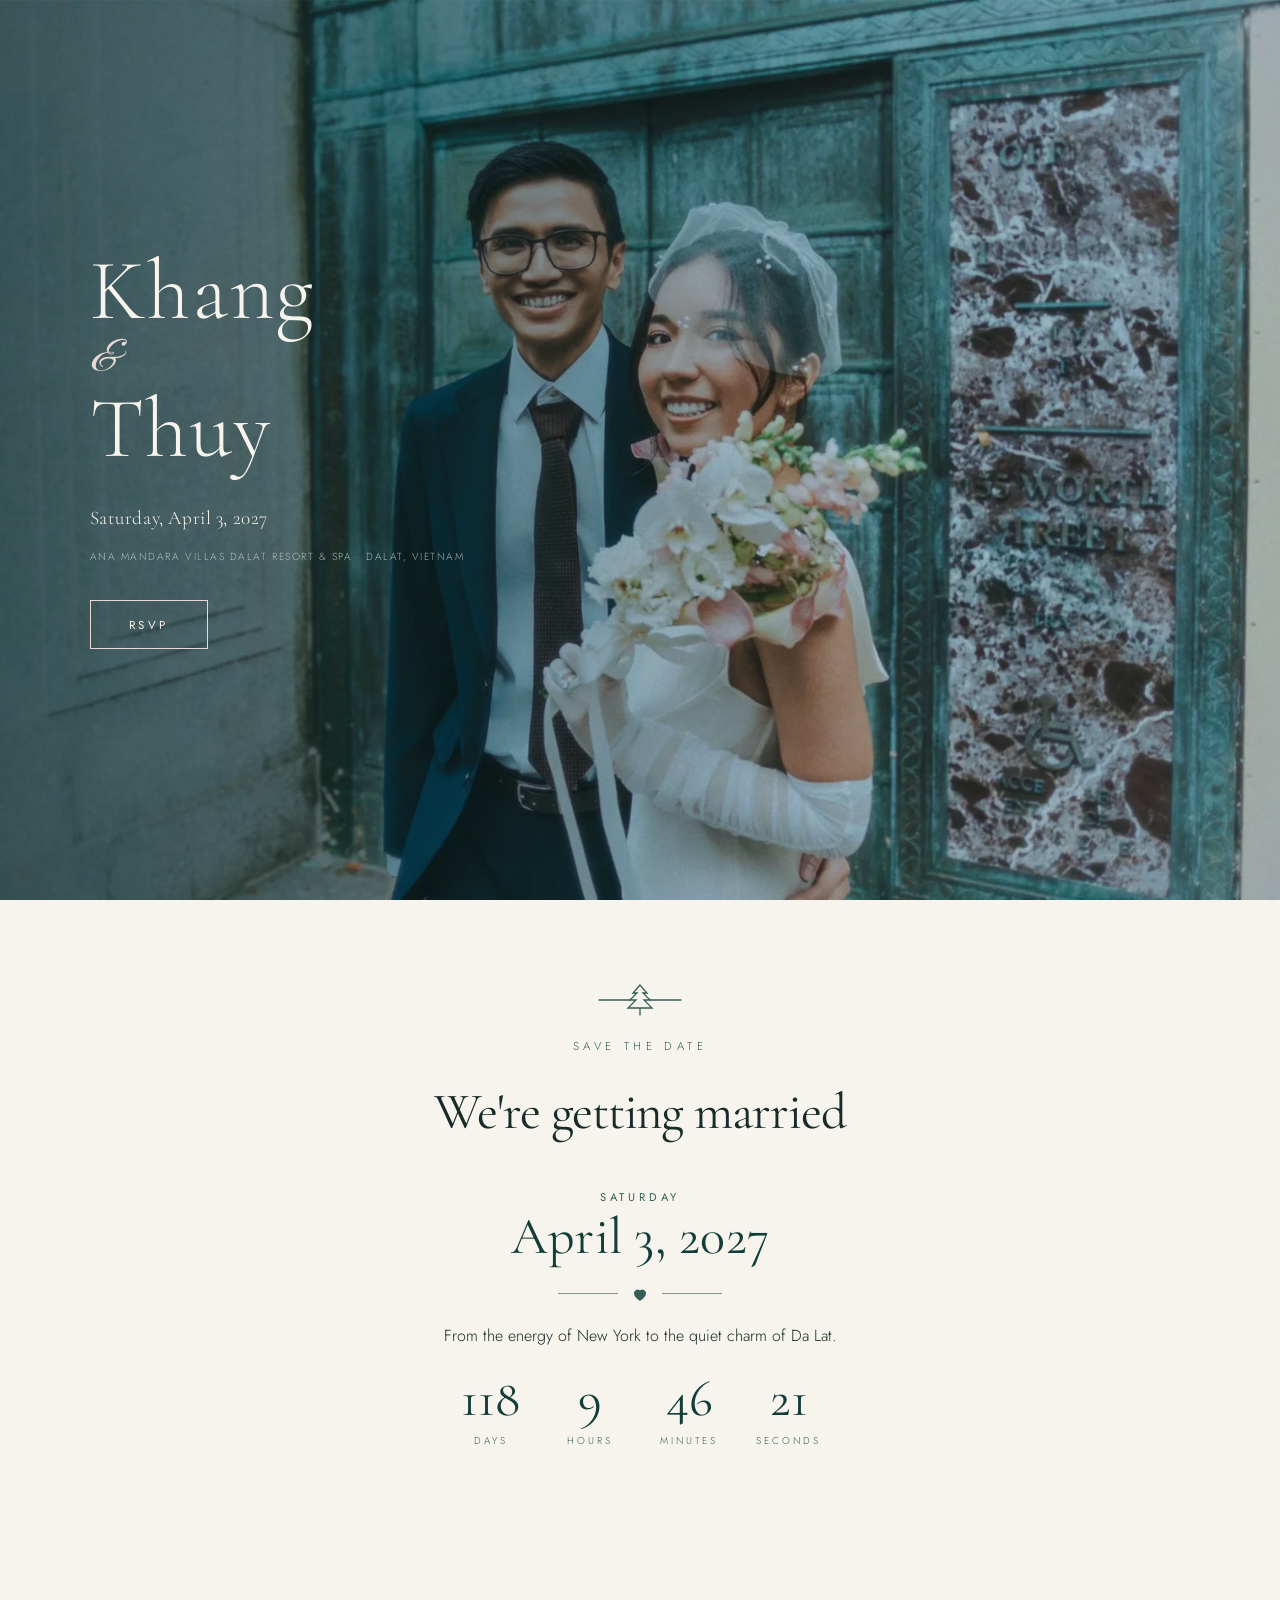
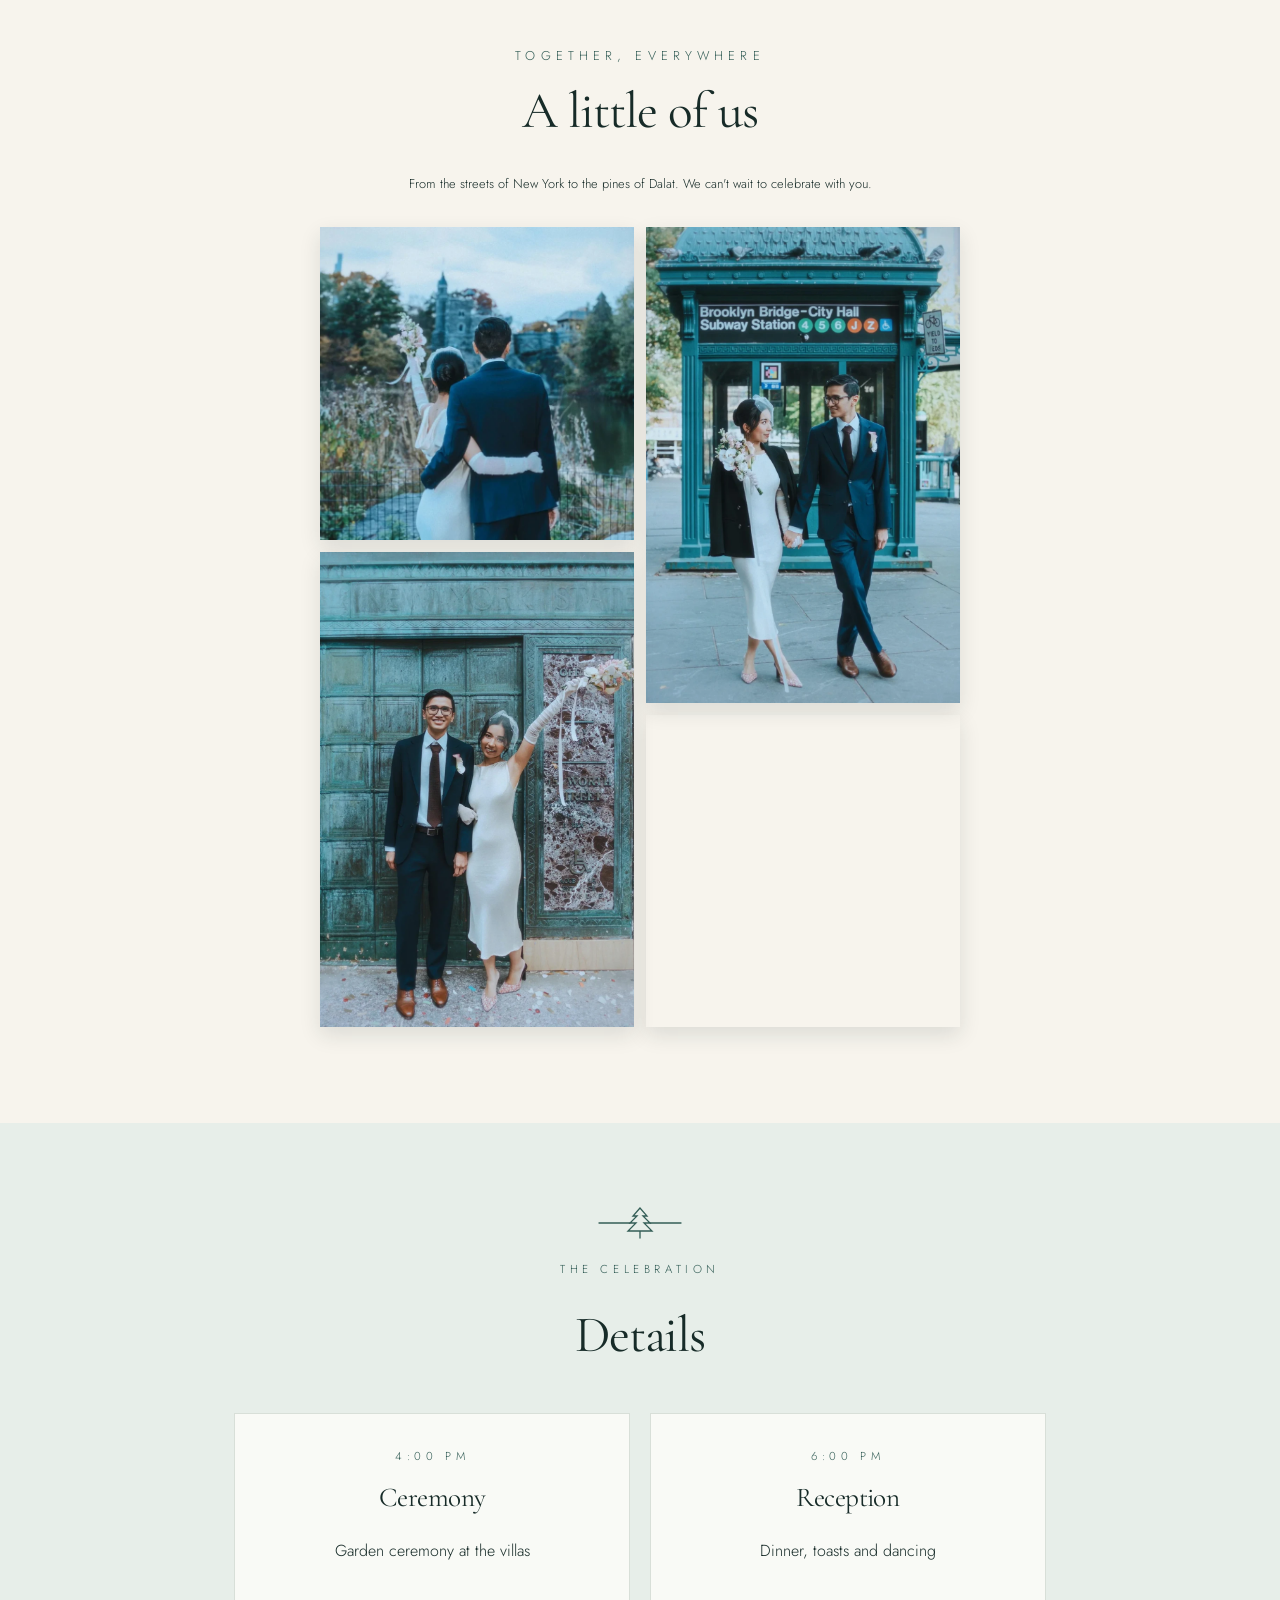
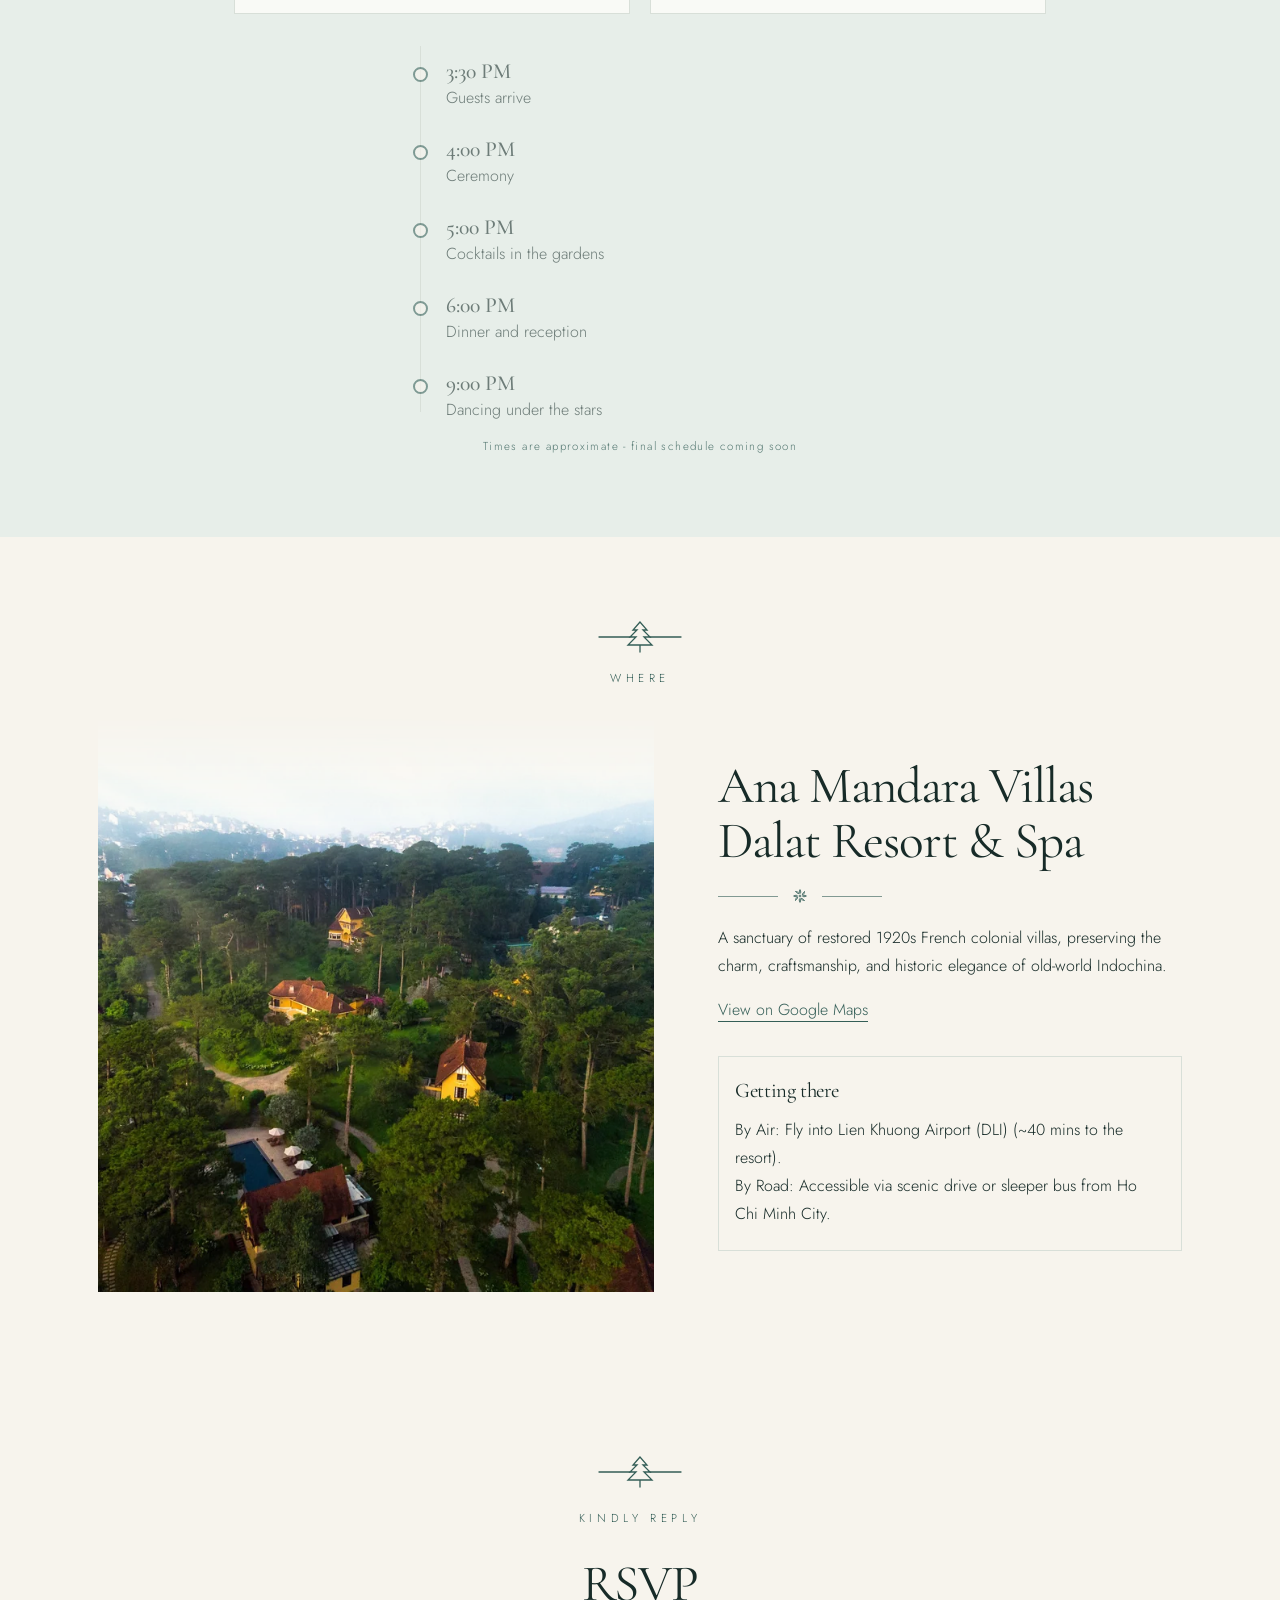
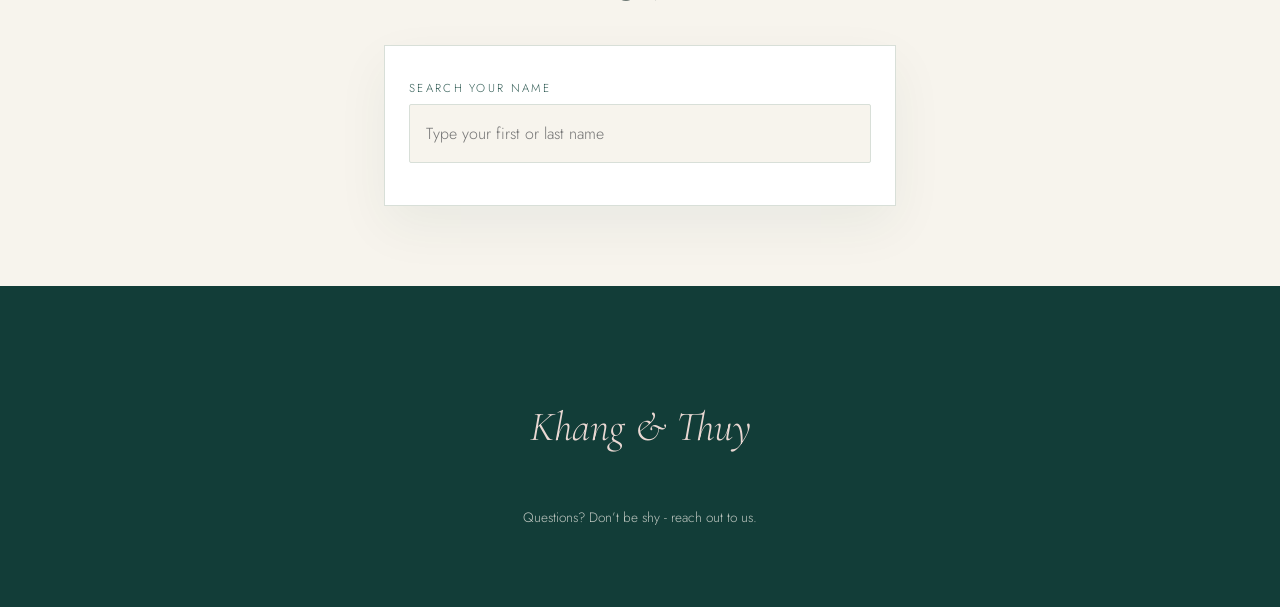
==== commit 268211d7: "Make falling leaves and pine cones more natural" ====
--- a/index.html
+++ b/index.html
@@ -677,7 +677,7 @@
     gap: 1rem;
   }
   .pinefall-item {
-    opacity: 0.42;
+    opacity: calc(var(--o, 0.52) * 0.81);
   }
 }
 @media (prefers-reduced-motion: reduce) {
@@ -945,9 +945,9 @@
 .pinefall-item {
   position: absolute;
   top: -12vh;
-  opacity: 0.52;
+  opacity: var(--o, 0.52);
   will-change: transform;
-  animation: pinefall-drift linear infinite;
+  animation: pinefall-drift cubic-bezier(0.45, 0.05, 0.55, 0.95) infinite;
   color: #345e57;
 }
 .pinefall-item.needle {
@@ -961,19 +961,22 @@
 }
 @keyframes pinefall-drift {
   0% {
-    transform: translate3d(0, -10vh, 0) rotate(0deg);
-  }
-  25% {
-    transform: translate3d(28px, 24vh, 0) rotate(75deg);
-  }
-  50% {
-    transform: translate3d(-20px, 52vh, 0) rotate(170deg);
-  }
-  75% {
-    transform: translate3d(28px, 78vh, 0) rotate(255deg);
+    transform: translate3d(var(--x0, 0px), -10vh, 0) rotate(var(--r0, 0deg)) scale(var(--s, 1));
+  }
+  20% {
+    transform: translate3d(var(--x1, 28px), var(--y1, 24vh), 0) rotate(var(--r1, 75deg)) scale(var(--s, 1));
+  }
+  40% {
+    transform: translate3d(var(--x2, -20px), var(--y2, 40vh), 0) rotate(var(--r2, 170deg)) scale(var(--s, 1));
+  }
+  60% {
+    transform: translate3d(var(--x3, 28px), var(--y3, 62vh), 0) rotate(var(--r3, 255deg)) scale(var(--s, 1));
+  }
+  80% {
+    transform: translate3d(var(--x4, -8px), var(--y4, 84vh), 0) rotate(var(--r4, 320deg)) scale(var(--s, 1));
   }
   100% {
-    transform: translate3d(-8px, 112vh, 0) rotate(360deg);
+    transform: translate3d(var(--x5, 0px), 112vh, 0) rotate(var(--r5, 360deg)) scale(var(--s, 1));
   }
 }
 
@@ -1850,15 +1853,30 @@
       '<svg viewBox="0 0 24 30" aria-hidden="true"><path d="M12 28 4 18l7 3-6-8 7 3-4-8 4 4 1-9 2 9 5-5-3 9 5-3-6 8 6-2-8 9Z" fill="currentColor"/><path d="M12 28V5" stroke="#f7f4ed" stroke-opacity=".7" stroke-width=".8"/></svg>';
     const cone =
       '<svg viewBox="0 0 20 28" aria-hidden="true"><defs><linearGradient id="coneShade" x1="0" y1="0" x2="1" y2="1"><stop stop-color="#9a8050"/><stop offset=".48" stop-color="#735b37"/><stop offset="1" stop-color="#51432e"/></linearGradient></defs><path d="M10 1C7 3 5 5 4 8 2 11 2 15 3 19c1 4 3 7 7 9 4-2 6-5 7-9 1-4 1-8-1-11-1-3-3-5-6-7Z" fill="url(#coneShade)" stroke="#51432e" stroke-width=".65"/><g fill="none" stroke="#d3bf92" stroke-opacity=".82" stroke-width=".7" stroke-linecap="round"><path d="M7 5c1.4 1.1 2.3 2.4 3 4 .8-1.6 1.7-2.9 3-4M4.5 9c2.2.5 4 1.8 5.5 3.8 1.5-2 3.3-3.3 5.5-3.8M3.2 14c2.7.2 5 1.5 6.8 3.7 1.8-2.2 4.1-3.5 6.8-3.7M3.8 19c2.5-.1 4.6 1.1 6.2 3.2 1.6-2.1 3.7-3.3 6.2-3.2M6.5 23c1.3-.2 2.5.2 3.5 1.2 1-1 2.2-1.4 3.5-1.2"/></g><path d="M10 1 8.7 4.8" fill="none" stroke="#51432e" stroke-width=".9"/></svg>';
+    const rnd = (min, max) => min + Math.random() * (max - min);
     for (let i = 0; i < 8; i++) {
       const item = document.createElement("span");
       const isCone = i % 3 === 0;
       item.className = "pinefall-item " + (isCone ? "cone" : "needle");
       item.innerHTML = isCone ? cone : needle;
-      item.style.left = 6 + Math.random() * 88 + "%";
-      item.style.animationDuration = 20 + Math.random() * 14 + "s";
-      item.style.animationDelay = -Math.random() * 30 + "s";
-      item.style.transform = "rotate(" + Math.random() * 360 + "deg)";
+      const st = item.style;
+      st.left = rnd(4, 92) + "%";
+      // Per-piece fall time: some drop in ~10s, others float for ~40s. Cones are heavier.
+      st.animationDuration = (isCone ? rnd(9, 22) : rnd(12, 42)) + "s";
+      st.animationDelay = -rnd(0, 40) + "s";
+      // Each piece gets its own sideways path (a different wander at every stage).
+      const reach = rnd(35, 110);
+      const bias = rnd(-90, 90);
+      for (let k = 0; k < 6; k++) st.setProperty("--x" + k, bias * (k / 5) + (Math.random() < 0.5 ? -1 : 1) * rnd(0.4, 1) * reach + "px");
+      // Uneven vertical progress and rotation, spinning either way, some barely turning.
+      st.setProperty("--y1", rnd(12, 26) + "vh");
+      st.setProperty("--y2", rnd(30, 46) + "vh");
+      st.setProperty("--y3", rnd(54, 68) + "vh");
+      st.setProperty("--y4", rnd(76, 90) + "vh");
+      const spin = (Math.random() < 0.5 ? -1 : 1) * rnd(120, 640);
+      for (let k = 0; k < 6; k++) st.setProperty("--r" + k, rnd(0, 360) + spin * (k / 5) + "deg");
+      st.setProperty("--s", rnd(0.75, 1.25));
+      st.setProperty("--o", rnd(0.4, 0.58));
       layer.appendChild(item);
     }
   }
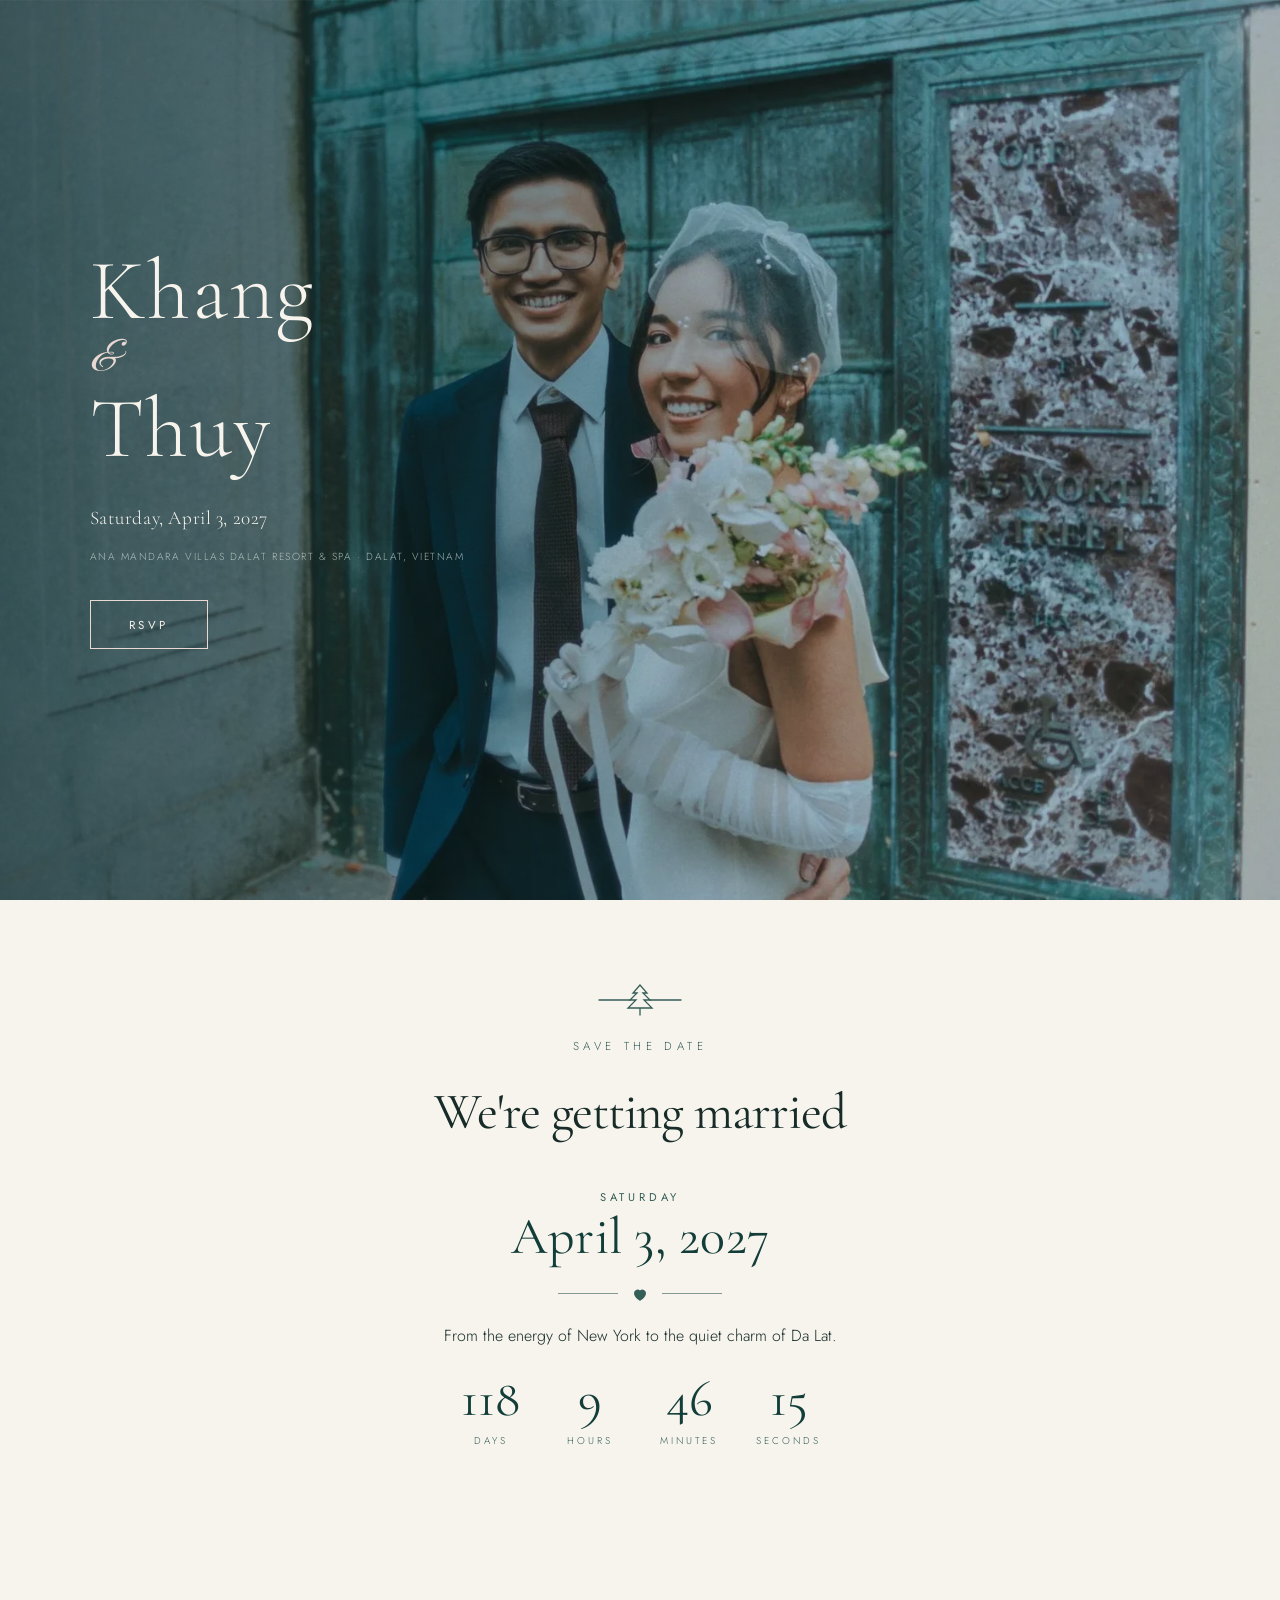
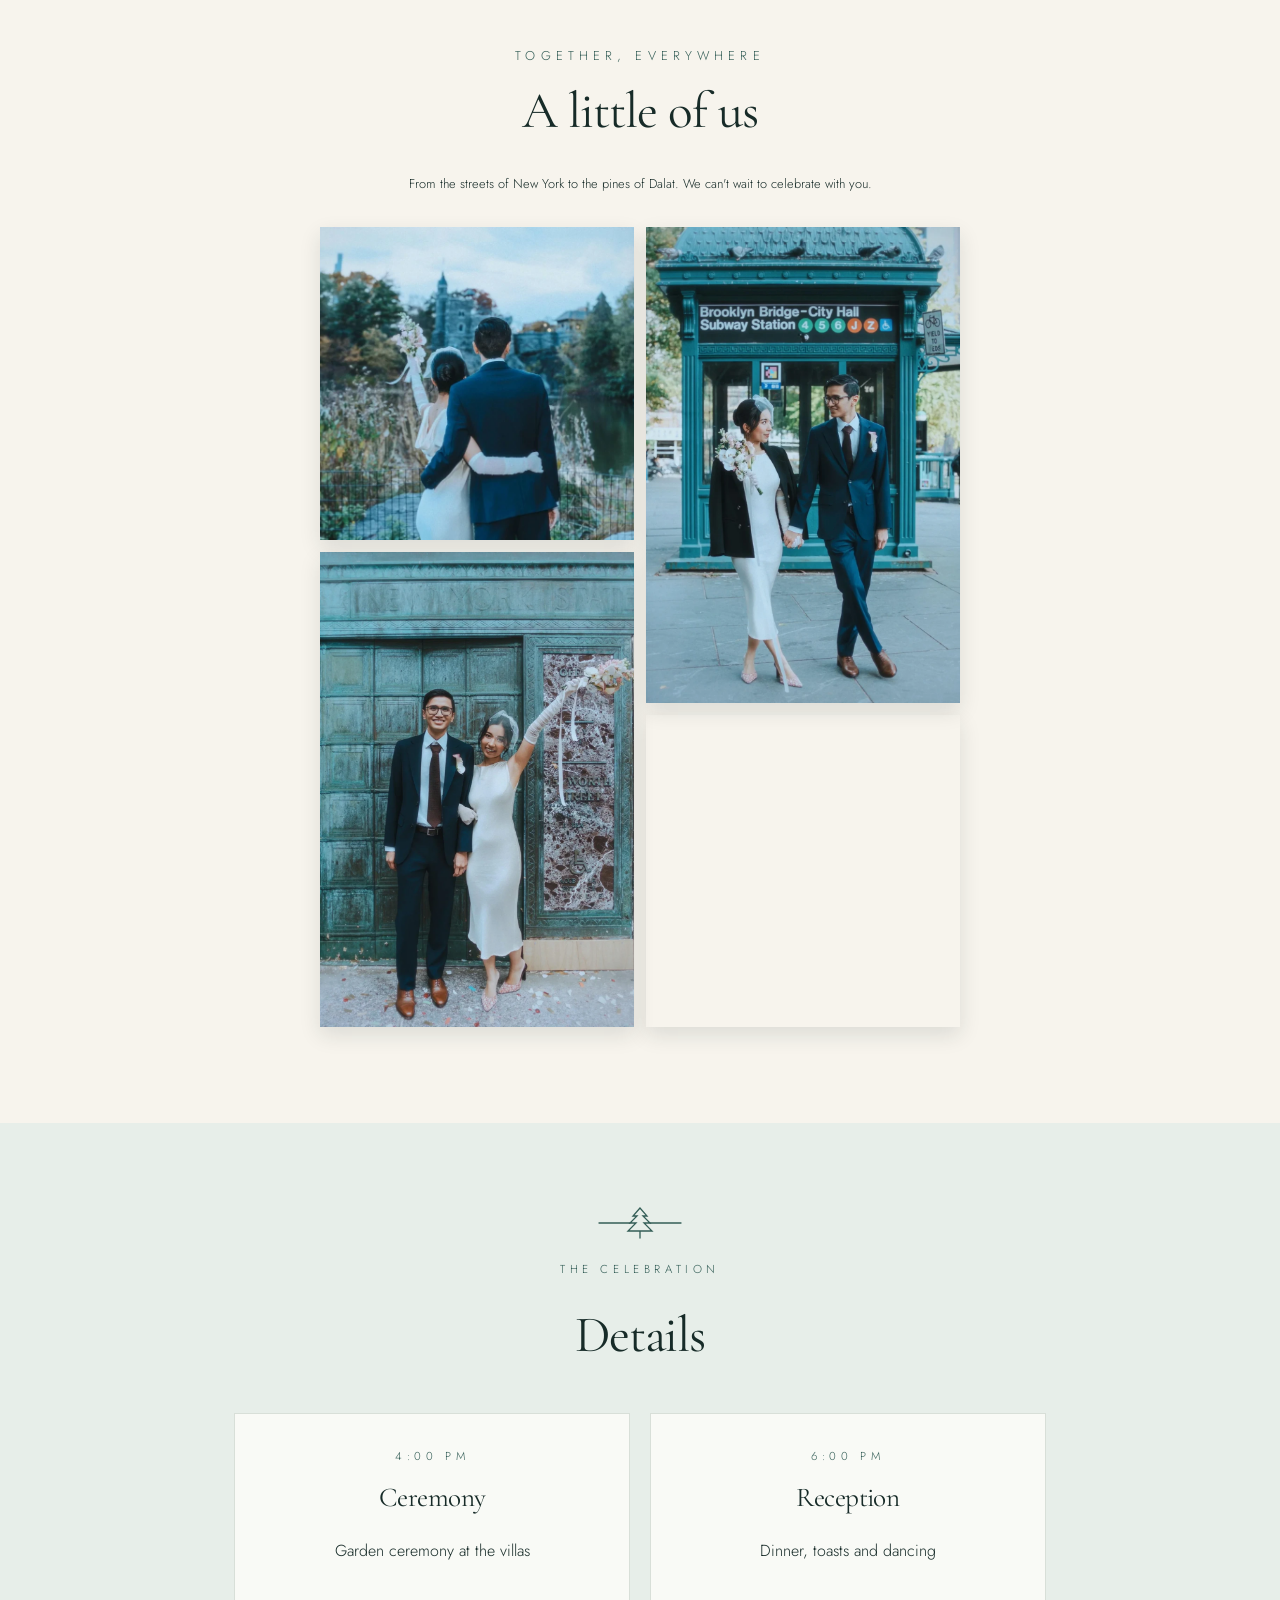
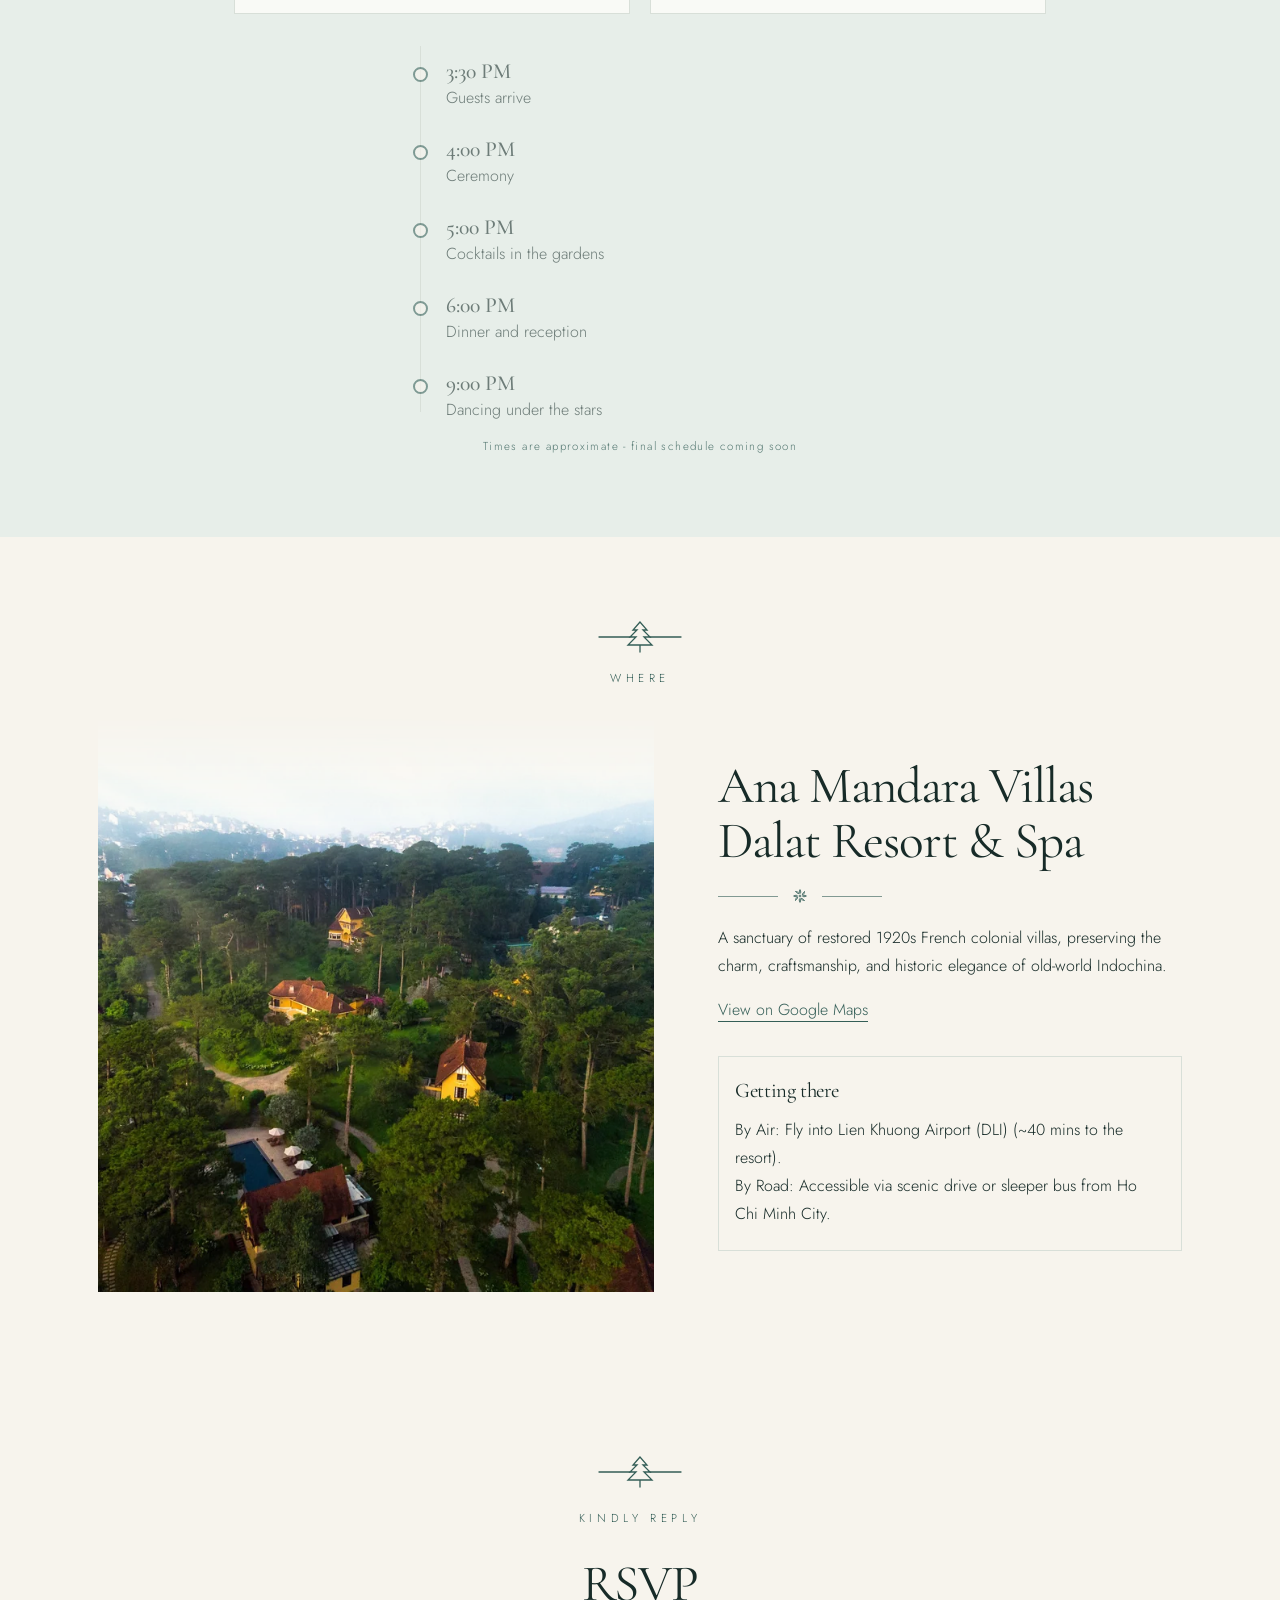
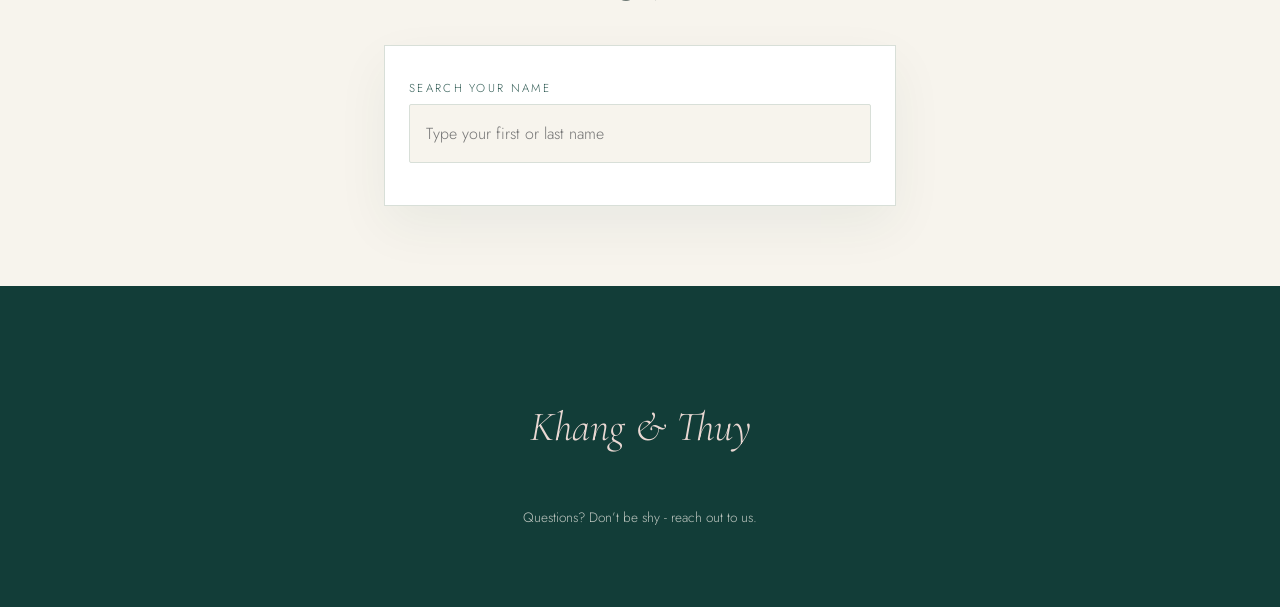
==== commit 99aa3f48: "Swap pinefall motion: natural cones, gentle leaves" ====
--- a/index.html
+++ b/index.html
@@ -951,6 +951,9 @@
   color: #345e57;
 }
 .pinefall-item.needle {
+  animation-name: pinefall-drift-leaf;
+  animation-timing-function: linear;
+  opacity: 0.52;
   width: 22px;
   height: 28px;
 }
@@ -977,6 +980,24 @@
   }
   100% {
     transform: translate3d(var(--x5, 0px), 112vh, 0) rotate(var(--r5, 360deg)) scale(var(--s, 1));
+  }
+}
+
+@keyframes pinefall-drift-leaf {
+  0% {
+    transform: translate3d(0, -10vh, 0) rotate(0deg);
+  }
+  25% {
+    transform: translate3d(28px, 24vh, 0) rotate(75deg);
+  }
+  50% {
+    transform: translate3d(-20px, 52vh, 0) rotate(170deg);
+  }
+  75% {
+    transform: translate3d(28px, 78vh, 0) rotate(255deg);
+  }
+  100% {
+    transform: translate3d(-8px, 112vh, 0) rotate(360deg);
   }
 }
 
@@ -1860,6 +1881,14 @@
       item.className = "pinefall-item " + (isCone ? "cone" : "needle");
       item.innerHTML = isCone ? cone : needle;
       const st = item.style;
+      if (!isCone) {
+        // Leaves keep the original gentle drift: small fixed sway (see pinefall-drift-leaf), 20-34s falls.
+        st.left = 6 + Math.random() * 88 + "%";
+        st.animationDuration = 20 + Math.random() * 14 + "s";
+        st.animationDelay = -Math.random() * 30 + "s";
+        layer.appendChild(item);
+        continue;
+      }
       st.left = rnd(4, 92) + "%";
       // Per-piece fall time: some drop in ~10s, others float for ~40s. Cones are heavier.
       st.animationDuration = (isCone ? rnd(9, 22) : rnd(12, 42)) + "s";
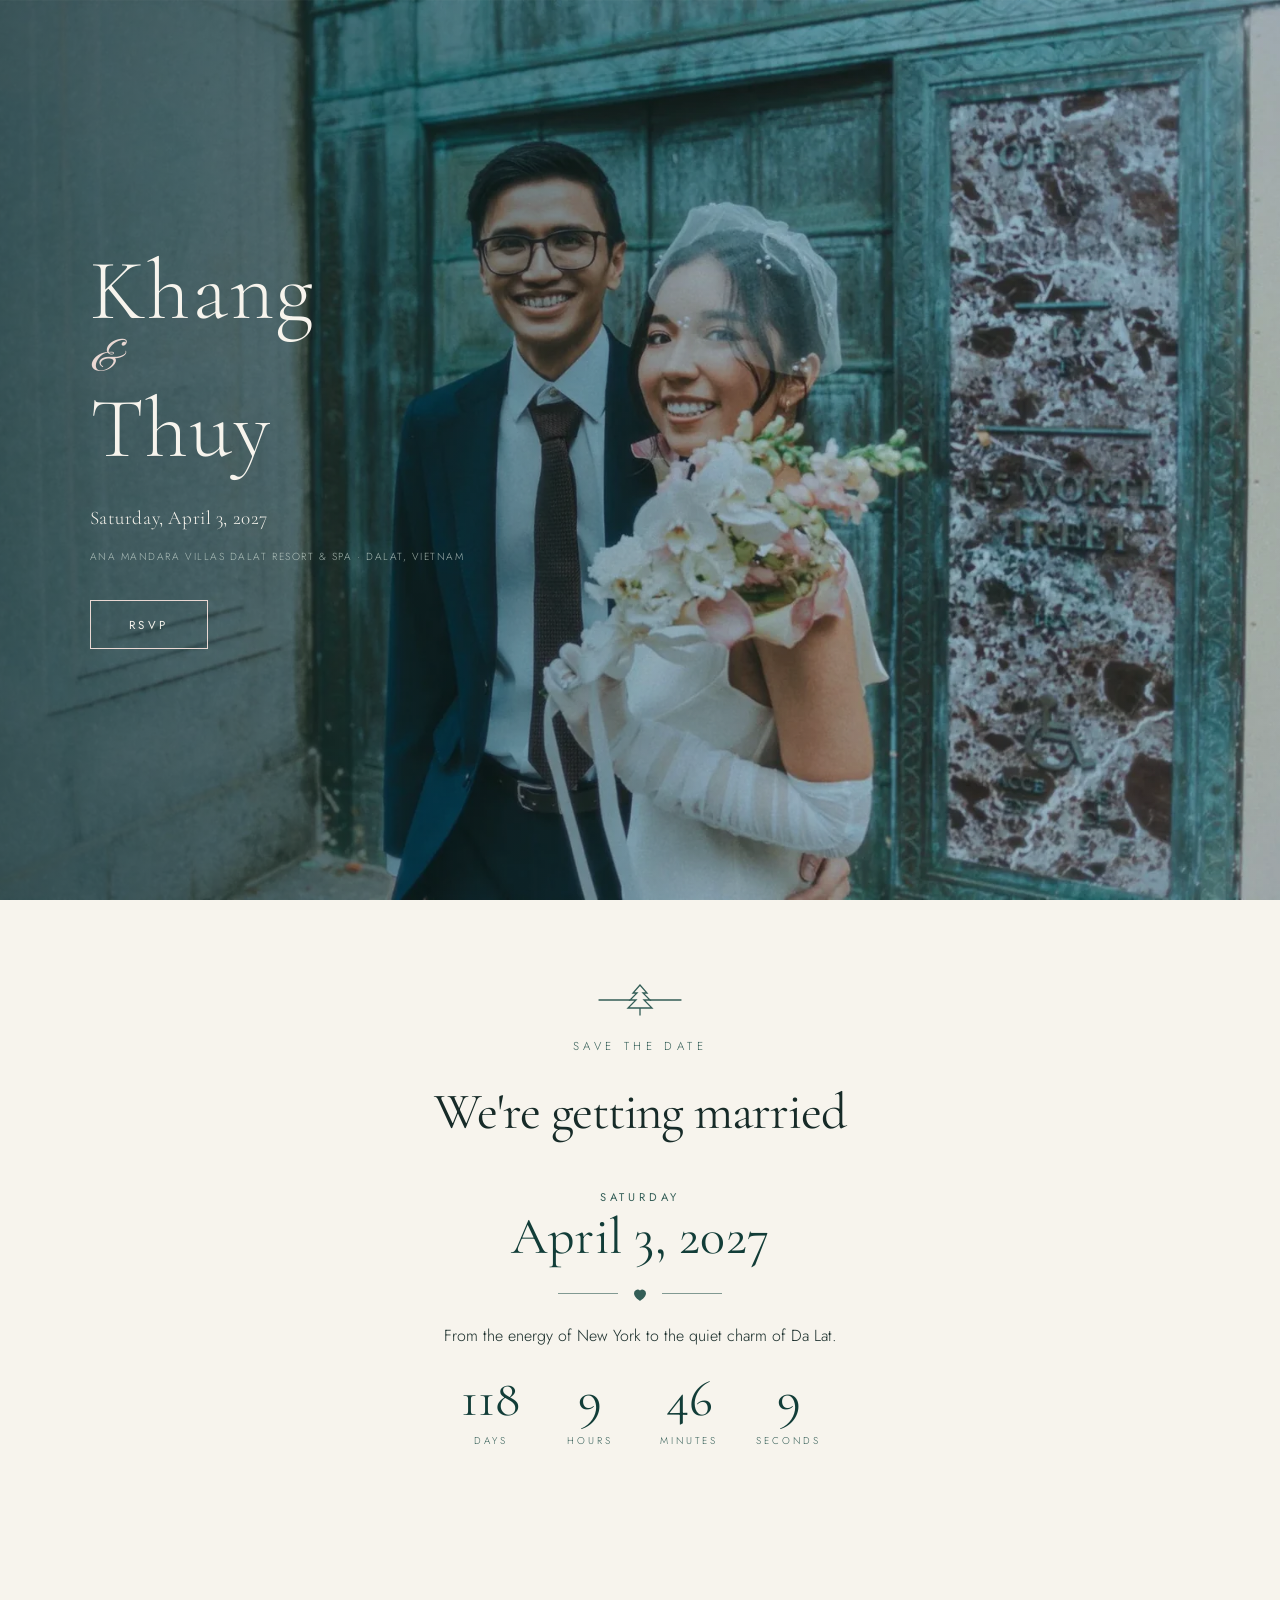
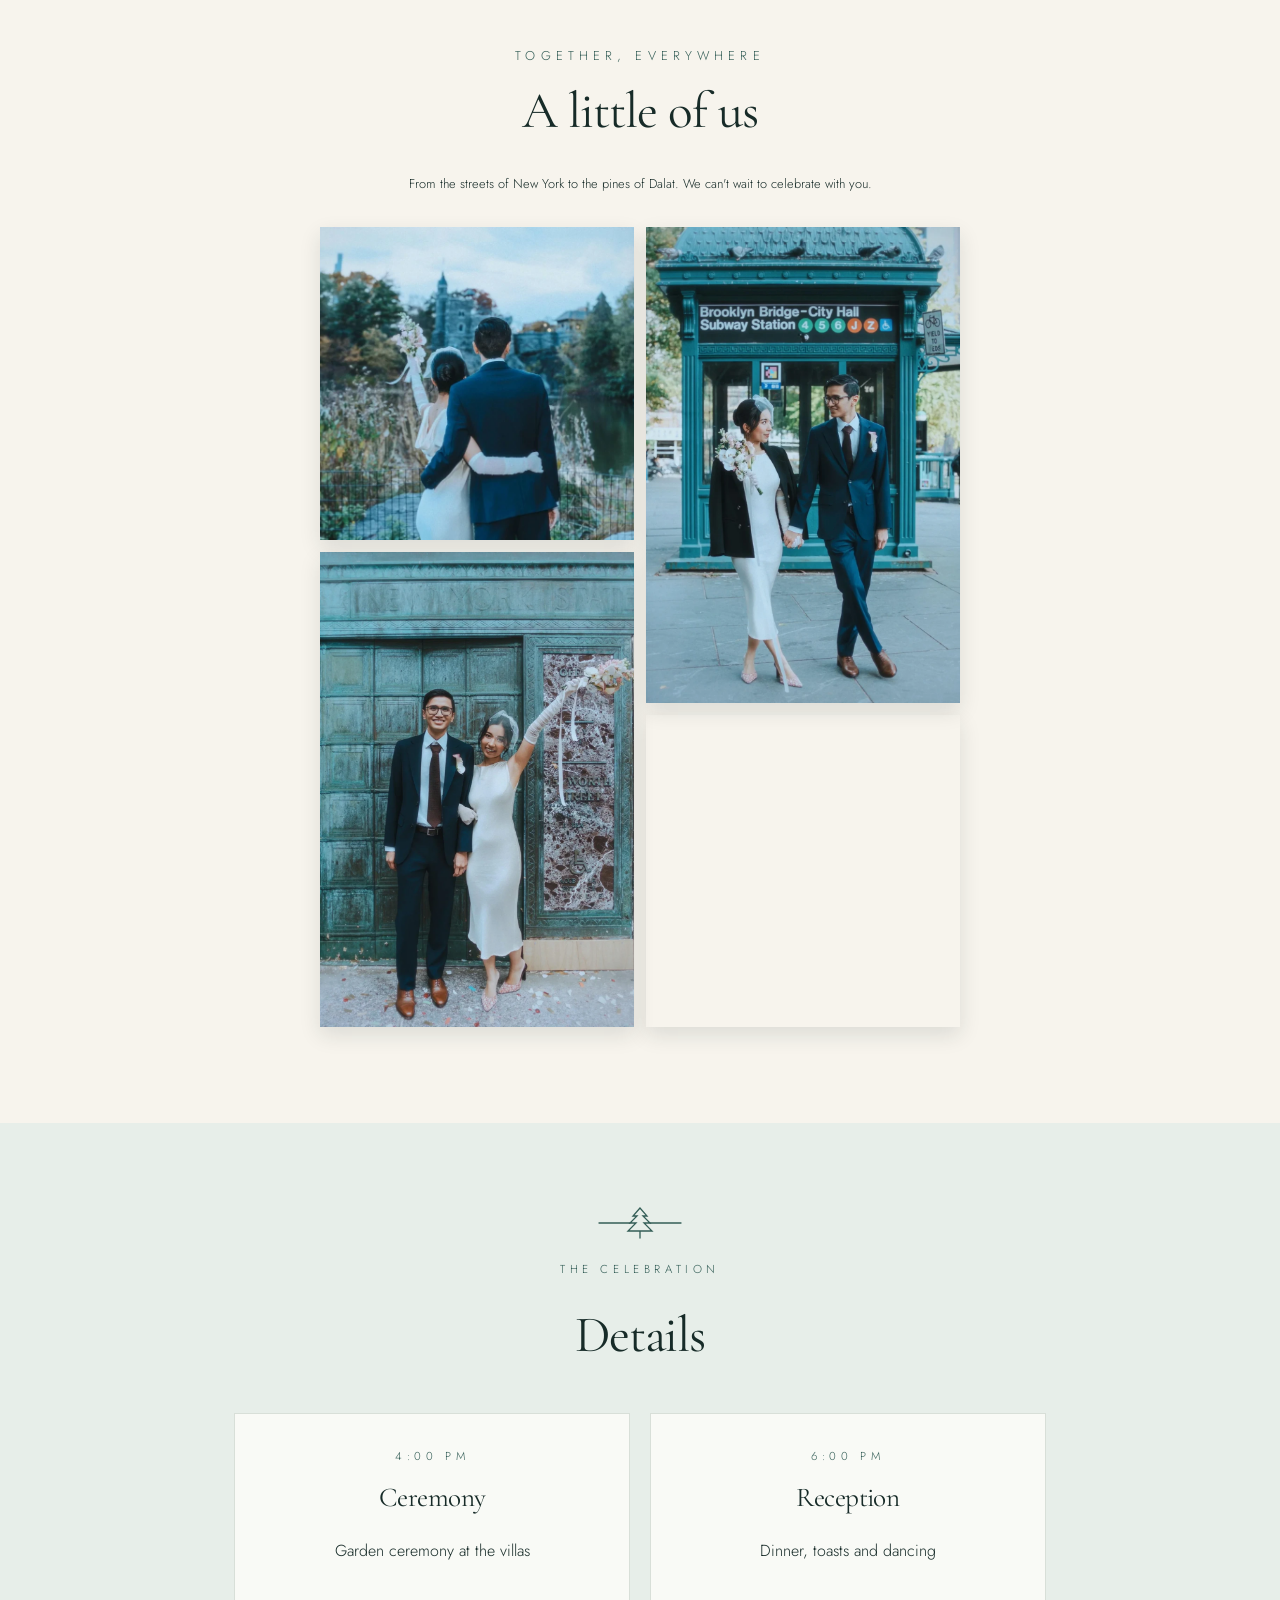
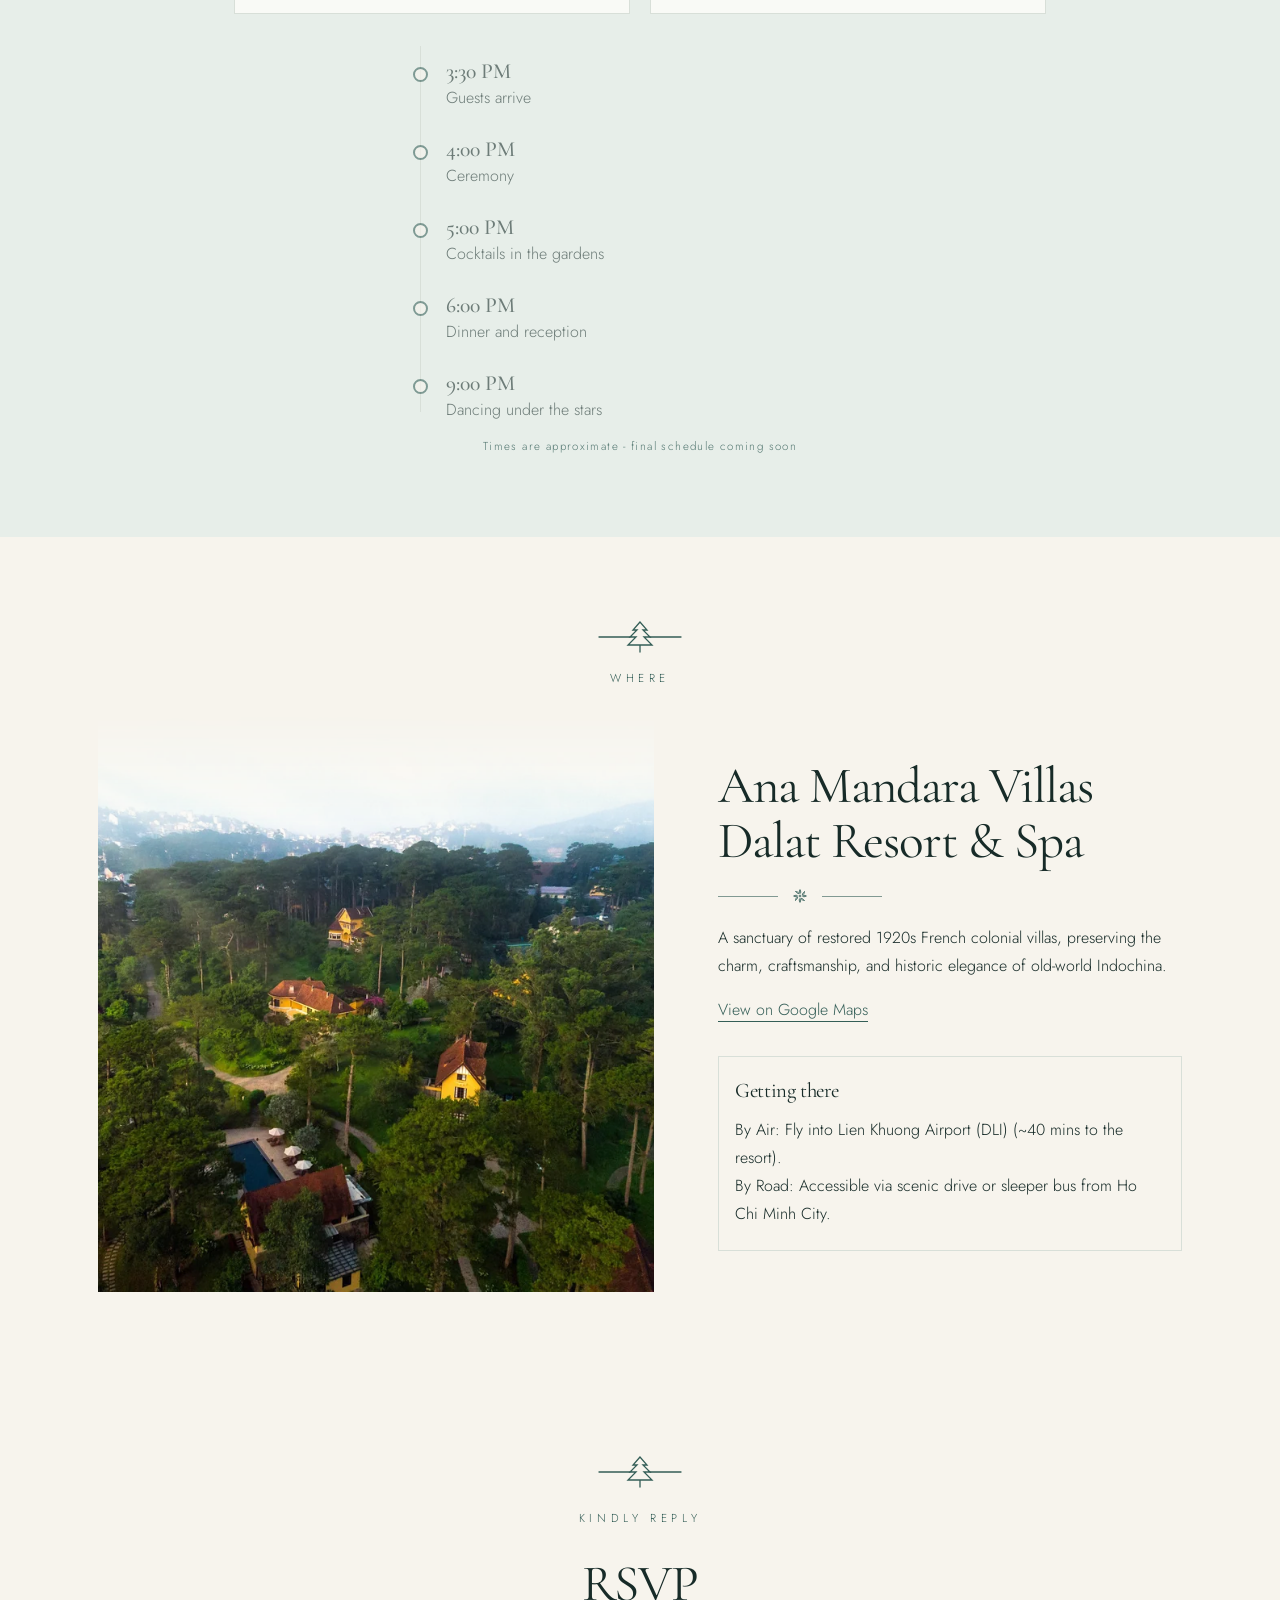
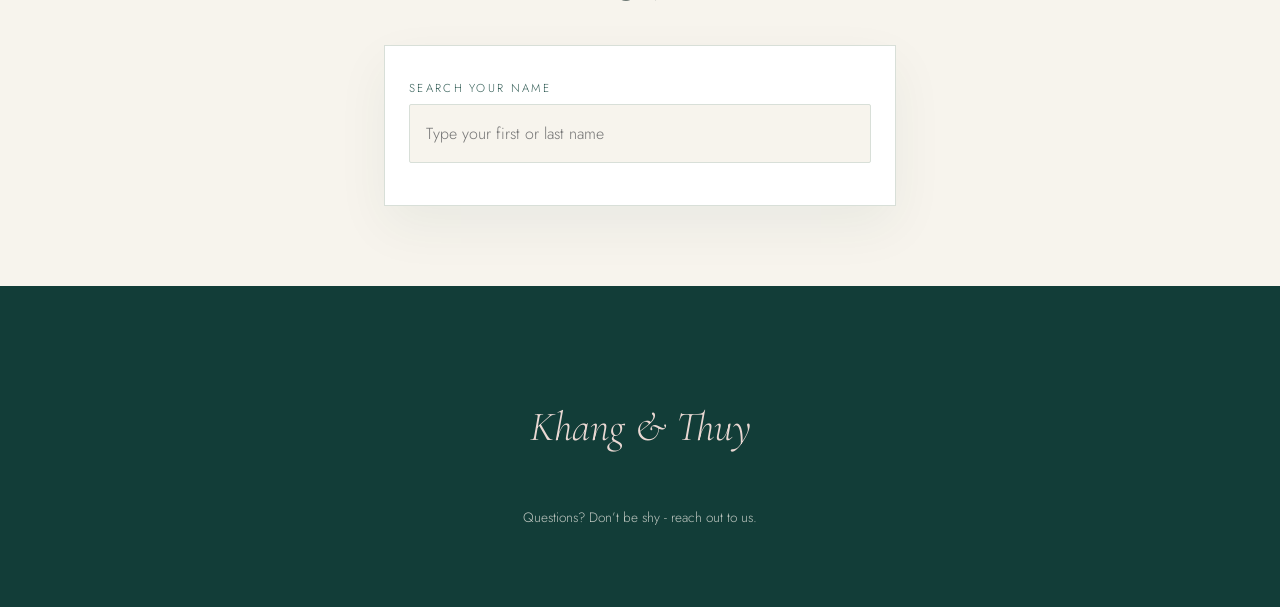
==== commit d50c6730: "Hide party size for single-guest invites" ====
--- a/index.html
+++ b/index.html
@@ -1774,7 +1774,8 @@
   $("acceptFields").hidden = false;
   $("declineFields").hidden = true;
   $("email").required = true;
-  $("cntwrap").hidden = false;
+  // One-person invites have nothing to choose: hide the party size field (the value stays 1).
+  $("cntwrap").hidden = g.max <= 1;
   $("email").value = "";
   $("notes").value = "";
   $("coupleNote").value = "";
